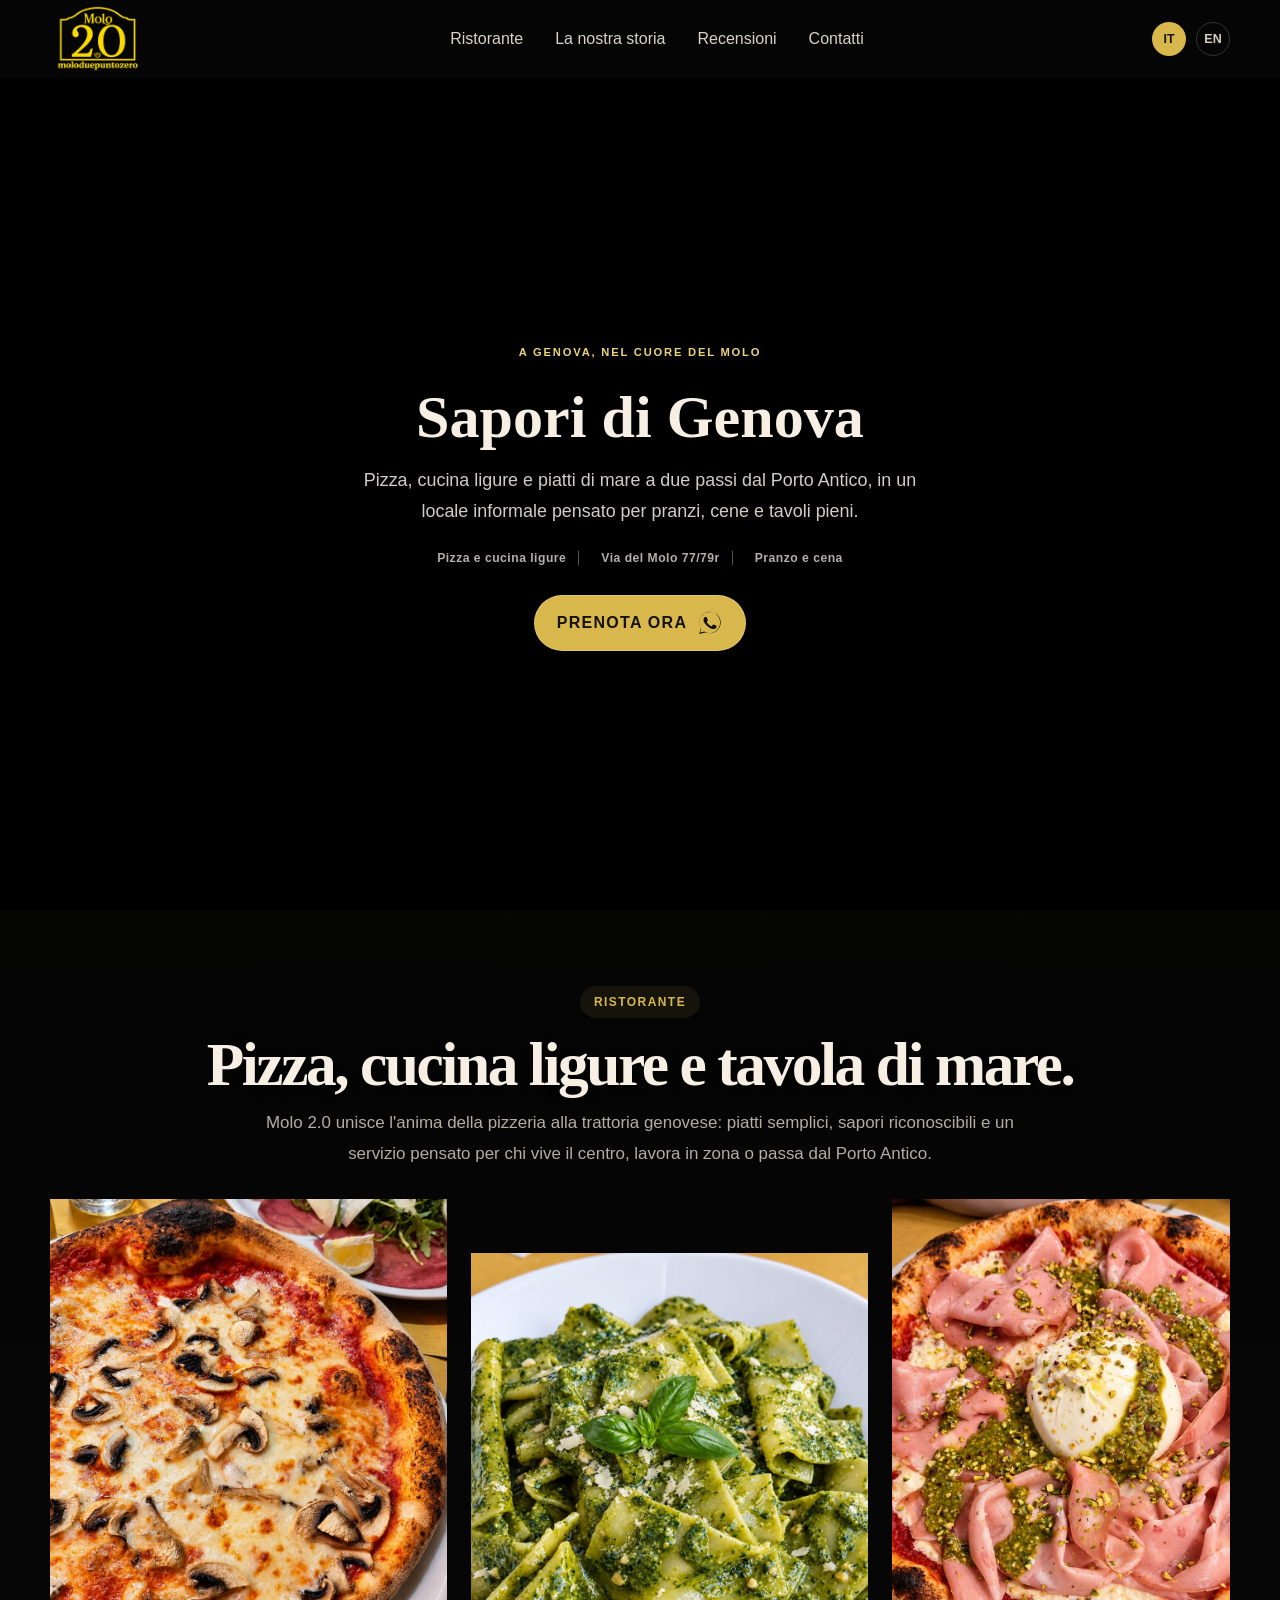
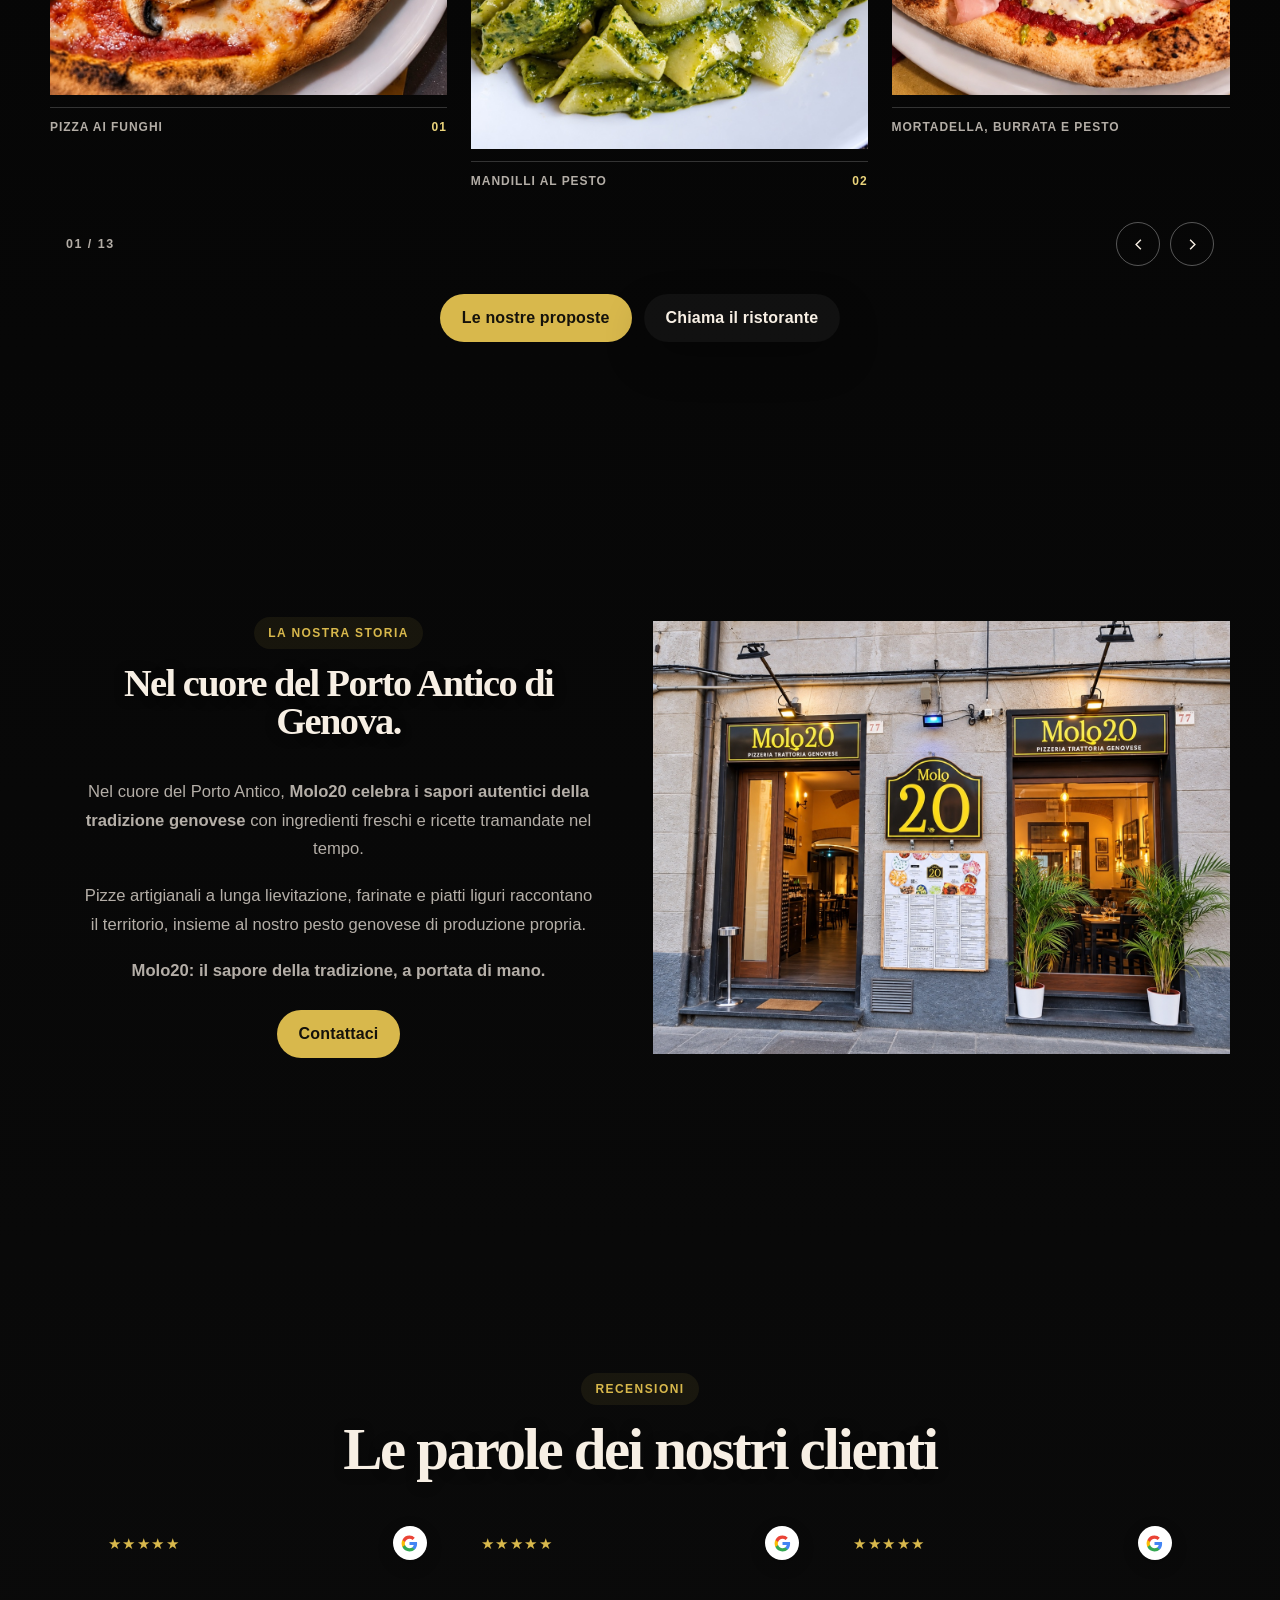
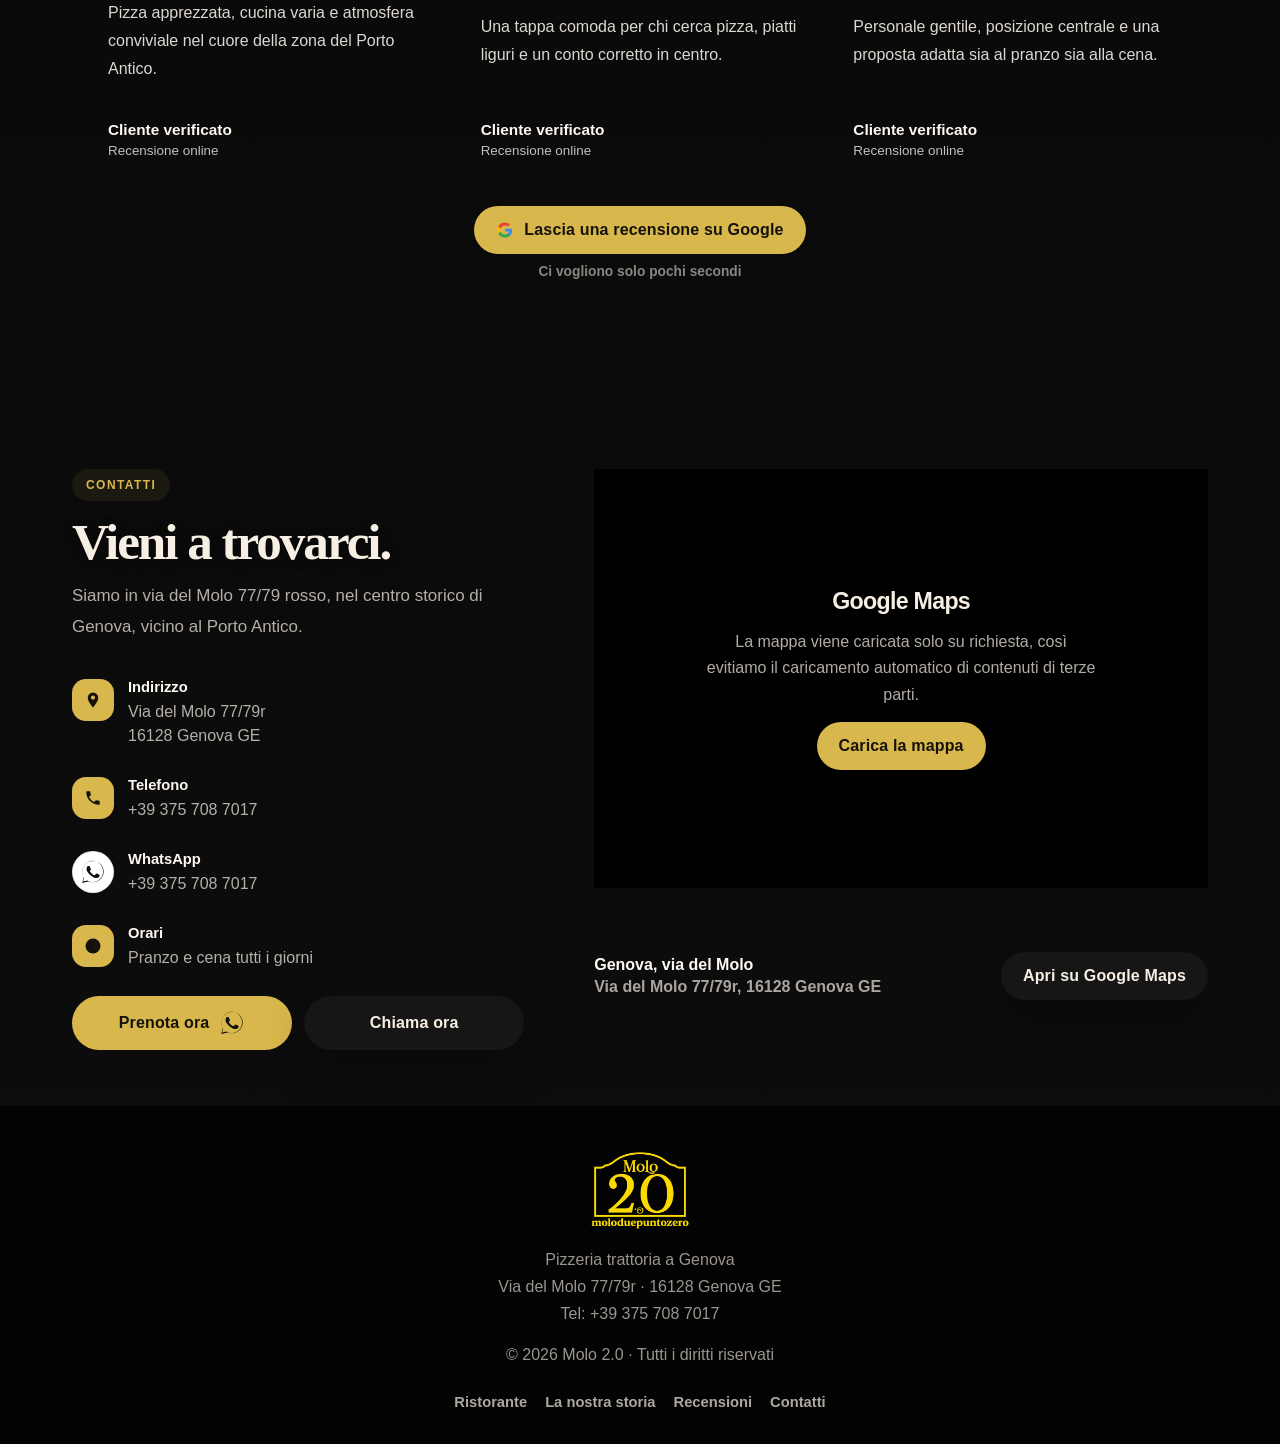
==== index.html @ 2ad23a44 "Point menu CTA to ordering subdomain" ====
<!DOCTYPE html>
<html lang="it" class="notranslate" translate="no">
<head>
  <meta charset="UTF-8" />
  <meta name="viewport" content="width=device-width, initial-scale=1.0" />
  <meta name="google" content="notranslate" />
  <meta name="color-scheme" content="only light" />
  <meta name="supported-color-schemes" content="light" />
  <meta name="theme-color" content="#060606" />
  <title>Molo 2.0 | Pizzeria trattoria a Genova</title>
  <meta
    name="description"
    content="Molo 2.0, pizzeria trattoria a Genova in via del Molo 77/79 rosso: cucina ligure, pizza, pranzo e cena nel cuore del centro storico."
  />
  <link rel="preload" as="image" href="hero-01-desktop.png" media="(min-width: 641px)" fetchpriority="high" />
  <link rel="preload" as="image" href="hero-01-mobile.png" media="(max-width: 640px)" fetchpriority="high" />
  <link
    rel="icon"
    type="image/svg+xml"
    href="data:image/svg+xml,%3Csvg xmlns='http://www.w3.org/2000/svg' viewBox='0 0 64 64'%3E%3Crect width='64' height='64' rx='14' fill='%23060606'/%3E%3Ccircle cx='32' cy='32' r='22' fill='none' stroke='%23d8b45c' stroke-width='5'/%3E%3Cpath d='M20 37c6-9 18-9 24 0' fill='none' stroke='%23fff9f2' stroke-width='5' stroke-linecap='round'/%3E%3Ccircle cx='26' cy='27' r='3' fill='%23d8b45c'/%3E%3Ccircle cx='38' cy='27' r='3' fill='%23d8b45c'/%3E%3C/svg%3E"
  />
  <style>
    :root {
      --cream: #f7efe4;
      --ivory: #fff9f2;
      --paper: rgba(18, 18, 18, 0.86);
      --ink: #e6d8c7;
      --sea: #6eb7bc;
      --foam: #192022;
      --gold: #d1ad4f;
      --gold-deep: #a27c26;
      --gold-light: #ecd486;
      --accent-rgb: 209, 173, 79;
      --line: rgba(255, 255, 255, 0.09);
      --line-strong: rgba(255, 255, 255, 0.18);
      --shadow: 0 30px 80px rgba(0, 0, 0, 0.42);
      --shadow-soft: 0 18px 40px rgba(0, 0, 0, 0.26);
      --radius-xl: 34px;
      --radius-lg: 24px;
      --radius-md: 18px;
      --max: 1180px;
      --body-font: "Avenir Next", Avenir, "Helvetica Neue", Helvetica, Arial, sans-serif;
      --display-font: "Didot", "Bodoni 72", "Bodoni MT", "Baskerville", "Iowan Old Style", "Palatino Linotype", "Book Antiqua", Georgia, serif;
      color-scheme: only light;
    }

    * {
      box-sizing: border-box;
    }

    body,
    body * {
      font-family: var(--body-font) !important;
    }

    h1,
    h2,
    h3,
    h4,
    .brand-name,
    .footer-legal-company {
      font-family: var(--display-font) !important;
    }

    html {
      scroll-behavior: smooth;
      color-scheme: only light;
      -webkit-text-size-adjust: 100%;
      text-size-adjust: 100%;
    }

    body {
      margin: 0;
      color: var(--cream);
      background:
        linear-gradient(180deg, rgba(var(--accent-rgb), 0.06) 0%, rgba(0, 0, 0, 0) 22%),
        linear-gradient(180deg, #020202 0%, #070707 42%, #0d0d0d 100%);
      overflow-x: hidden;
      color-scheme: only light;
      forced-color-adjust: none;
      background-color: #060606;
      -webkit-font-smoothing: antialiased;
      text-rendering: optimizeLegibility;
    }

    body.booking-modal-open,
    body.map-open,
    body.menu-open {
      overflow: hidden;
    }

    a {
      color: inherit;
      text-decoration: none;
    }

    button,
    input,
    textarea {
      font: inherit;
    }

    img {
      display: block;
      max-width: 100%;
    }

    .container {
      width: min(var(--max), calc(100% - 32px));
      margin: 0 auto;
    }

    .topbar {
      position: sticky;
      top: 0;
      z-index: 30;
      background: rgba(6, 6, 6, 0.92);
      backdrop-filter: blur(18px);
      border-bottom: 1px solid rgba(255, 255, 255, 0.08);
      box-shadow: 0 12px 32px rgba(0, 0, 0, 0.22);
    }

    .nav {
      min-height: 68px;
      display: flex;
      align-items: center;
      justify-content: space-between;
      gap: 24px;
    }

    .brand {
      display: inline-flex;
      align-items: center;
      min-width: 0;
      flex: 0 0 auto;
    }

    .brand-logo-wrap {
      display: inline-flex;
      align-items: center;
      justify-content: center;
      min-width: 188px;
      min-height: 66px;
      padding: 4px 14px;
      background: #050505;
      border-radius: 6px;
      box-shadow: 0 18px 32px rgba(0, 0, 0, 0.2);
      line-height: 1;
      overflow: visible;
      flex-shrink: 0;
    }

    .brand-logo-image {
      display: block;
      width: 174px;
      height: 56px;
      object-fit: contain;
    }

    .nav-links {
      display: flex;
      align-items: center;
      gap: 32px;
      flex: 1 1 auto;
      flex-wrap: wrap;
      justify-content: center;
    }

    .nav-links a {
      font-size: 1rem;
      font-weight: 500;
      letter-spacing: 0;
      color: rgba(247, 239, 228, 0.88);
      transition: color 0.2s ease;
    }

    .nav-links a:hover,
    .nav-links a:focus-visible {
      color: var(--gold);
    }

    .nav-actions {
      display: flex;
      align-items: center;
      gap: 12px;
      flex: 0 0 auto;
    }

    .lang-switcher {
      display: inline-flex;
      align-items: center;
      gap: 10px;
      padding: 0;
      border-radius: 999px;
      background: transparent;
      border: 0;
      box-shadow: none;
    }

    .lang-btn {
      display: inline-flex;
      align-items: center;
      justify-content: center;
      width: 34px;
      height: 34px;
      border: 1px solid rgba(255, 255, 255, 0.18);
      background: transparent;
      color: rgba(247, 239, 228, 0.86);
      border-radius: 999px;
      padding: 0;
      font-size: 0.78rem;
      font-weight: 700;
      letter-spacing: 0;
      cursor: pointer;
      transition: background 0.2s ease, color 0.2s ease, transform 0.2s ease, border-color 0.2s ease;
    }

    .lang-btn::before {
      content: attr(data-short);
      display: block;
      line-height: 1;
    }

    .lang-btn:hover {
      transform: translateY(-1px);
    }

    .lang-btn.active {
      background: linear-gradient(145deg, var(--gold-light), var(--gold));
      color: #15120b;
      border-color: transparent;
      box-shadow: none;
    }

    .menu-toggle {
      display: none;
      width: 42px;
      height: 42px;
      border-radius: 12px;
      border: 1px solid rgba(255, 255, 255, 0.1);
      background: rgba(255, 255, 255, 0.04);
      color: var(--cream);
      cursor: pointer;
      align-items: center;
      justify-content: center;
    }

    .menu-toggle svg {
      width: 20px;
      height: 20px;
      display: block;
    }

    .mobile-menu {
      display: none;
      position: fixed;
      top: 78px;
      left: 12px;
      right: 12px;
      z-index: 40;
      padding: 16px;
      border-radius: 24px;
      background: linear-gradient(180deg, rgba(12, 12, 12, 0.98), rgba(18, 18, 18, 0.96));
      box-shadow: var(--shadow);
      border: 1px solid rgba(255, 255, 255, 0.08);
    }

    .mobile-menu.open {
      display: grid;
      gap: 8px;
    }

    .mobile-menu-logo {
      display: block;
      width: 168px;
      height: 64px;
      margin: 0 auto 8px;
      object-fit: contain;
    }

    .mobile-menu a {
      padding: 14px 12px;
      border-bottom: 1px solid rgba(255, 255, 255, 0.08);
      font-size: 0.95rem;
      font-weight: 700;
      color: rgba(247, 239, 228, 0.88);
    }

    .mobile-menu a:last-child {
      border-bottom: 0;
    }

    .btn,
    .btn-ghost {
      display: inline-flex;
      align-items: center;
      justify-content: center;
      gap: 10px;
      min-height: 48px;
      padding: 14px 22px;
      border-radius: 999px;
      border: 0;
      cursor: pointer;
      font-weight: 800;
      letter-spacing: 0.01em;
      transition: transform 0.2s ease, box-shadow 0.2s ease, background 0.2s ease;
    }

    .btn:hover,
    .btn-ghost:hover {
      transform: translateY(-1px);
    }

    .btn {
      color: #15120b;
      background: linear-gradient(145deg, var(--gold-light), var(--gold) 52%, var(--gold-deep));
      box-shadow: 0 16px 32px rgba(var(--accent-rgb), 0.18);
    }

    .btn-ghost {
      color: var(--cream);
      background: rgba(255, 255, 255, 0.04);
      border: 1px solid rgba(255, 255, 255, 0.12);
      box-shadow: var(--shadow-soft);
    }

    .hero {
      position: relative;
      padding: 22px 0 58px;
      min-height: calc(100vh - 68px);
      background: #050505;
      overflow: hidden;
    }

    .hero-media {
      position: absolute;
      inset: 0;
      z-index: 0;
      overflow: hidden;
      background: #000;
    }

    .hero-media::after {
      content: "";
      position: absolute;
      inset: 0;
      background:
        linear-gradient(90deg, rgba(0, 0, 0, 0.3) 0%, rgba(0, 0, 0, 0.12) 50%, rgba(0, 0, 0, 0.28) 100%),
        linear-gradient(180deg, rgba(0, 0, 0, 0.18) 0%, rgba(0, 0, 0, 0) 42%, rgba(0, 0, 0, 0.24) 100%);
      pointer-events: none;
    }

    .hero-grid {
      position: relative;
      z-index: 1;
      display: grid;
      grid-template-columns: minmax(0, 1.16fr) minmax(330px, 400px);
      gap: 22px;
      align-items: center;
      min-height: calc(100vh - 130px);
    }

    .hero-copy,
    .booking-card,
    .panel,
    .review,
    .contact-card,
    .map-card {
      border: 1px solid rgba(255, 255, 255, 0.1);
      box-shadow: var(--shadow);
      border-radius: var(--radius-xl);
    }

    .hero-copy {
      position: relative;
      padding: 40px 30px;
      min-height: 500px;
      overflow: hidden;
      display: flex;
      flex-direction: column;
      justify-content: center;
      background:
        linear-gradient(145deg, rgba(12, 12, 12, 0.04), rgba(8, 8, 8, 0.01)),
        linear-gradient(120deg, rgba(255, 255, 255, 0.01), rgba(255, 255, 255, 0));
      border-width: 1.5px;
      border-color: rgba(255, 255, 255, 0.68);
      box-shadow:
        0 0 0 2px rgba(255, 255, 255, 0.18),
        0 16px 34px rgba(0, 0, 0, 0.1);
    }

    .eyebrow,
    .section-eyebrow,
    .badge {
      display: inline-flex;
      align-items: center;
      gap: 10px;
      width: fit-content;
      padding: 9px 14px;
      border-radius: 999px;
      font-size: 12px;
      font-weight: 800;
      text-transform: uppercase;
      letter-spacing: 0.12em;
    }

    .eyebrow {
      margin-bottom: 22px;
      color: var(--gold);
      background: rgba(var(--accent-rgb), 0.1);
      border: 1px solid rgba(var(--accent-rgb), 0.18);
    }

    .hero-copy h1,
    .section-title h2 {
      margin: 0;
      letter-spacing: -0.04em;
      color: var(--cream);
      text-shadow: 0 2px 14px rgba(0, 0, 0, 0.32);
    }

    .hero-copy h1 {
      max-width: 100%;
      font-size: clamp(2.15rem, 3.95vw, 3.62rem);
      line-height: 0.92;
      margin-bottom: 14px;
      text-wrap: balance;
    }

    .hero-title-line {
      display: block;
      white-space: nowrap;
    }

    .hero-copy p {
      max-width: 640px;
      margin: 0;
      font-size: 0.98rem;
      line-height: 1.72;
      color: var(--cream);
      text-shadow: 0 2px 10px rgba(0, 0, 0, 0.28);
    }

    .hero-facts {
      display: flex;
      flex-wrap: wrap;
      gap: 10px;
      margin-top: 20px;
      position: relative;
      z-index: 1;
    }

    .hero-fact {
      display: inline-flex;
      align-items: center;
      min-height: 36px;
      padding: 9px 13px;
      border-radius: 999px;
      background: rgba(255, 255, 255, 0.06);
      border: 1px solid rgba(255, 255, 255, 0.12);
      color: rgba(255, 249, 242, 0.92);
      font-size: 0.84rem;
      font-weight: 800;
      white-space: nowrap;
    }

    .hero-call-cta {
      margin-top: 18px;
      display: flex;
      align-items: center;
      gap: 12px;
      position: relative;
      z-index: 1;
      width: fit-content;
      flex-wrap: wrap;
    }

    .booking-card {
      position: relative;
      z-index: 1;
      scroll-margin-top: 92px;
      padding: 26px;
      background: linear-gradient(180deg, rgba(14, 14, 14, 0.06), rgba(9, 9, 9, 0.02));
      border-width: 1.5px;
      border-color: rgba(255, 255, 255, 0.68);
      display: grid;
      gap: 16px;
      box-shadow:
        0 0 0 2px rgba(255, 255, 255, 0.18),
        0 16px 34px rgba(0, 0, 0, 0.1);
    }

    .booking-card h2,
    .booking-sheet h2 {
      margin: 0;
      font-size: clamp(1.65rem, 3vw, 2.15rem);
      letter-spacing: -0.03em;
      line-height: 0.98;
    }

    .booking-text {
      margin: 0;
      font-size: 0.95rem;
      line-height: 1.65;
      color: rgba(255, 250, 244, 0.94);
      text-shadow: 0 1px 8px rgba(0, 0, 0, 0.26);
    }

    .form {
      display: grid;
      gap: 12px;
    }

    .field-grid {
      display: grid;
      grid-template-columns: 1fr;
      gap: 12px;
    }

    .field {
      display: grid;
      gap: 8px;
    }

    .field label {
      font-size: 13px;
      font-weight: 800;
      color: rgba(255, 250, 244, 0.98);
      text-shadow: 0 1px 8px rgba(0, 0, 0, 0.28);
    }

    input,
    textarea {
      width: 100%;
      padding: 14px 15px;
      border-radius: 16px;
      border: 1px solid rgba(255, 255, 255, 0.1);
      background: rgba(255, 255, 255, 0.02);
      color: var(--cream);
      outline: none;
    }

    input:focus,
    textarea:focus {
      border-color: rgba(var(--accent-rgb), 0.56);
      box-shadow: 0 0 0 3px rgba(var(--accent-rgb), 0.1);
    }

    textarea {
      min-height: 102px;
      resize: vertical;
    }

    input::placeholder,
    textarea::placeholder {
      color: rgba(255, 250, 244, 0.74);
      opacity: 1;
    }

    input[type="date"],
    input[type="time"] {
      color-scheme: dark;
    }

    input::-webkit-calendar-picker-indicator {
      filter: invert(1) brightness(1.08);
      opacity: 0.92;
    }

    .booking-actions {
      display: grid;
      gap: 0;
      margin-top: 4px;
    }

    .booking-actions .btn {
      width: 100%;
    }

    .btn-wa-icon {
      display: none;
    }

    .whatsapp-mark {
      width: 24px;
      height: 24px;
      display: inline-flex;
      align-items: center;
      justify-content: center;
      flex: 0 0 auto;
      color: currentColor;
      background: currentColor;
      -webkit-mask: url("data:image/svg+xml,%3Csvg xmlns='http://www.w3.org/2000/svg' viewBox='0 0 24 24'%3E%3Cpath fill='black' d='M17.47 14.38c-.3-.15-1.76-.87-2.03-.97-.27-.1-.47-.15-.67.15-.2.3-.77.97-.94 1.17-.17.2-.35.22-.64.07-.3-.15-1.26-.46-2.39-1.48-.88-.79-1.48-1.76-1.65-2.06-.17-.3-.02-.46.13-.61.13-.13.3-.35.45-.52.15-.17.2-.3.3-.5.1-.2.05-.37-.02-.52-.08-.15-.67-1.61-.92-2.21-.24-.58-.49-.5-.67-.51h-.57c-.2 0-.52.07-.79.37-.27.3-1.04 1.02-1.04 2.48s1.07 2.88 1.21 3.08c.15.2 2.1 3.2 5.08 4.49.71.31 1.26.49 1.69.63.71.23 1.36.19 1.87.12.57-.08 1.76-.72 2.01-1.41.25-.7.25-1.29.17-1.41-.07-.13-.27-.2-.57-.35ZM12.04 21.4h-.01a9.84 9.84 0 0 1-5.02-1.38l-.36-.21-3.73.98 1-3.64-.24-.37A9.83 9.83 0 1 1 12.04 21.4Zm0-19.74A9.9 9.9 0 0 0 3.56 16.7L2.05 22.2l5.63-1.48a9.9 9.9 0 1 0 4.36-19.06Z'/%3E%3C/svg%3E") center / contain no-repeat;
      mask: url("data:image/svg+xml,%3Csvg xmlns='http://www.w3.org/2000/svg' viewBox='0 0 24 24'%3E%3Cpath fill='black' d='M17.47 14.38c-.3-.15-1.76-.87-2.03-.97-.27-.1-.47-.15-.67.15-.2.3-.77.97-.94 1.17-.17.2-.35.22-.64.07-.3-.15-1.26-.46-2.39-1.48-.88-.79-1.48-1.76-1.65-2.06-.17-.3-.02-.46.13-.61.13-.13.3-.35.45-.52.15-.17.2-.3.3-.5.1-.2.05-.37-.02-.52-.08-.15-.67-1.61-.92-2.21-.24-.58-.49-.5-.67-.51h-.57c-.2 0-.52.07-.79.37-.27.3-1.04 1.02-1.04 2.48s1.07 2.88 1.21 3.08c.15.2 2.1 3.2 5.08 4.49.71.31 1.26.49 1.69.63.71.23 1.36.19 1.87.12.57-.08 1.76-.72 2.01-1.41.25-.7.25-1.29.17-1.41-.07-.13-.27-.2-.57-.35ZM12.04 21.4h-.01a9.84 9.84 0 0 1-5.02-1.38l-.36-.21-3.73.98 1-3.64-.24-.37A9.83 9.83 0 1 1 12.04 21.4Zm0-19.74A9.9 9.9 0 0 0 3.56 16.7L2.05 22.2l5.63-1.48a9.9 9.9 0 1 0 4.36-19.06Z'/%3E%3C/svg%3E") center / contain no-repeat;
      box-shadow: none;
    }

    .hero-mobile-booking,
    .booking-sheet {
      display: none;
    }

    .section {
      padding: 94px 0;
    }

    .section-title {
      max-width: 820px;
      margin-bottom: 26px;
    }

    .section-eyebrow {
      margin-bottom: 16px;
      color: var(--gold);
      background: rgba(var(--accent-rgb), 0.08);
      border: 1px solid rgba(var(--accent-rgb), 0.18);
    }

    .section-title h2 {
      font-size: clamp(2.6rem, 4.8vw, 4.5rem);
      line-height: 0.98;
      margin-bottom: 14px;
    }

    .section-title p {
      margin: 0;
      font-size: 1.06rem;
      line-height: 1.8;
      color: rgba(247, 239, 228, 0.72);
    }

    .story-grid {
      display: grid;
      grid-template-columns: repeat(2, minmax(0, 1fr));
      gap: 26px;
      align-items: stretch;
    }

    .panel {
      padding: 34px;
      background: rgba(16, 16, 16, 0.88);
    }

    .story-copy {
      min-height: clamp(560px, 48vw, 680px);
      text-align: center;
      display: flex;
      flex-direction: column;
      justify-content: center;
    }

    .story-copy .section-title {
      max-width: 700px;
      margin: 0 auto 24px;
      text-align: center;
    }

    .story-copy .section-title h2 {
      font-size: clamp(1.9rem, 3vw, 2.7rem);
    }

    .story-copy p {
      max-width: 720px;
      margin: 0 auto 18px;
      font-size: clamp(1.04rem, 1.28vw, 1.14rem);
      line-height: 1.72;
      color: rgba(247, 239, 228, 0.72);
    }

    .story-cta-row {
      display: flex;
      justify-content: center;
      margin-top: 6px;
    }

    .story-photo-card,
    .restaurant-visual-card,
    .map-frame-placeholder {
      background: #000;
    }

    .story-photo-card {
      padding: 0;
      width: 100%;
      min-height: 0;
      aspect-ratio: 4 / 3;
      align-self: center;
      position: relative;
      overflow: hidden;
      display: flex;
      border-radius: var(--radius-xl);
      border: 1px solid rgba(255, 255, 255, 0.1);
      box-shadow: var(--shadow);
      background-image: url("molo-storia.jpg");
      background-size: cover;
      background-position: center center;
      background-repeat: no-repeat;
    }

    .story-photo-card::after,
    .restaurant-visual-card::after {
      content: "";
      position: absolute;
      inset: 0;
      border-radius: inherit;
      border: 1px solid rgba(255, 255, 255, 0.08);
      pointer-events: none;
    }

    .restaurant-section {
      padding-top: 76px;
    }

    .restaurant-showcase {
      display: grid;
      gap: 28px;
    }

    .restaurant-header {
      display: flex;
      justify-content: center;
      text-align: center;
    }

    .restaurant-header .section-title {
      max-width: 940px;
      margin: 0 auto;
    }

    .restaurant-header .section-eyebrow {
      margin-left: auto;
      margin-right: auto;
    }

    .restaurant-header .section-title p {
      max-width: 800px;
      margin-left: auto;
      margin-right: auto;
    }

    .restaurant-kicker {
      color: var(--gold);
      background: rgba(var(--accent-rgb), 0.08);
      border: 1px solid rgba(var(--accent-rgb), 0.18);
    }

    .proposals-menu {
      display: grid;
      gap: 24px;
      scroll-margin-top: 92px;
    }

    .proposals-track {
      display: flex;
      gap: clamp(16px, 2vw, 24px);
      overflow-x: auto;
      overscroll-behavior-x: contain;
      scroll-behavior: smooth;
      scroll-snap-type: x mandatory;
      scrollbar-width: none;
      padding: 2px max(16px, calc((100vw - var(--max)) / 2)) 10px;
    }

    .proposals-track::-webkit-scrollbar { display: none; }

    .proposal-card {
      flex: 0 0 clamp(280px, 31vw, 410px);
      margin: 0;
      scroll-snap-align: start;
    }

    .proposal-card:nth-child(even) { padding-top: 54px; }

    .proposal-card img {
      display: block;
      width: 100%;
      aspect-ratio: 4 / 5;
      object-fit: cover;
      border-radius: 8px;
      box-shadow: var(--shadow);
    }

    .proposal-card figcaption {
      display: flex;
      justify-content: space-between;
      gap: 14px;
      margin-top: 12px;
      padding-top: 12px;
      border-top: 1px solid rgba(255, 255, 255, 0.18);
      color: rgba(247, 239, 228, 0.72);
      font-size: 0.75rem;
      font-weight: 700;
      letter-spacing: 0.08em;
      text-transform: uppercase;
    }

    .proposal-card figcaption span { color: var(--gold-light); }

    .proposals-footer {
      width: min(var(--max), calc(100% - 32px));
      margin: 0 auto;
      display: flex;
      align-items: center;
      justify-content: space-between;
    }

    .proposals-counter {
      margin: 0;
      color: rgba(247, 239, 228, 0.72);
      font-size: 0.78rem;
      font-weight: 800;
      letter-spacing: 0.12em;
    }

    .proposals-arrows { display: flex; gap: 10px; }

    .proposals-arrows button {
      width: 44px;
      height: 44px;
      display: inline-flex;
      align-items: center;
      justify-content: center;
      padding: 0;
      border: 1px solid rgba(255, 255, 255, 0.32);
      border-radius: 50%;
      color: var(--cream);
      background: transparent;
      cursor: pointer;
      transition: color 0.2s ease, background 0.2s ease, border-color 0.2s ease;
    }

    .proposals-arrows button:hover,
    .proposals-arrows button:focus-visible {
      color: #111;
      background: var(--gold);
      border-color: var(--gold);
    }

    .proposals-arrows button:hover,
    .proposals-arrows button:focus-visible {
      color: #111;
      background: var(--gold-light);
      border-color: var(--gold-light);
    }

    .proposals-arrows svg { width: 19px; height: 19px; }

    .restaurant-cta-row {
      display: flex;
      align-items: center;
      justify-content: center;
      gap: 12px;
      flex-wrap: wrap;
    }

    .reviews-shell {
      width: min(var(--max), calc(100% - 32px));
      margin: 0 auto;
      padding: 40px;
      border-radius: 34px;
      background: linear-gradient(180deg, rgba(18, 18, 18, 0.94), rgba(10, 10, 10, 0.98));
      border: 1px solid rgba(255, 255, 255, 0.09);
      box-shadow: var(--shadow);
      position: relative;
      overflow: hidden;
    }

    .reviews-intro {
      max-width: 730px;
      margin: 0 auto 24px;
      text-align: center;
    }

    .reviews-intro .section-eyebrow {
      margin-left: auto;
      margin-right: auto;
    }

    .reviews-intro h2 {
      font-size: clamp(2.35rem, 4.6vw, 4.2rem);
      line-height: 0.98;
    }

    .review-grid {
      display: grid;
      grid-template-columns: repeat(3, minmax(0, 1fr));
      gap: 18px;
    }

    .review {
      padding: 24px;
      background: rgba(255, 255, 255, 0.035);
      min-height: 280px;
      display: flex;
      flex-direction: column;
      justify-content: space-between;
    }

    .review-top {
      display: flex;
      align-items: center;
      justify-content: space-between;
      gap: 12px;
      margin-bottom: 24px;
    }

    .stars {
      color: var(--gold);
      letter-spacing: 0.1em;
      font-size: 0.92rem;
    }

    .review-source-pill {
      display: inline-flex;
      align-items: center;
      justify-content: center;
      width: 34px;
      height: 34px;
      border-radius: 50%;
      background: #fff;
      border: 1px solid rgba(255, 255, 255, 0.16);
      box-shadow: 0 5px 16px rgba(0, 0, 0, 0.22);
    }

    .google-icon {
      width: 19px;
      height: 19px;
      flex: 0 0 auto;
    }

    .btn .google-icon {
      width: 18px;
      height: 18px;
    }

    .review p {
      margin: 0 0 24px;
      color: rgba(255, 249, 242, 0.86);
      font-size: 1rem;
      line-height: 1.74;
    }

    .review footer {
      display: grid;
      gap: 4px;
      color: rgba(255, 249, 242, 0.76);
    }

    .review footer strong {
      color: var(--ivory);
      font-size: 0.96rem;
    }

    .review footer span {
      font-size: 0.84rem;
    }

    .reviews-cta-wrap {
      margin-top: 24px;
      display: grid;
      justify-items: center;
      gap: 10px;
    }

    .reviews-note {
      color: rgba(247, 239, 228, 0.54);
      font-size: 0.86rem;
      font-weight: 700;
    }

    #contatti {
      padding: 34px 0;
    }

    .contact-grid {
      display: grid;
      grid-template-columns: minmax(0, 0.86fr) minmax(0, 1.14fr);
      gap: 26px;
      align-items: stretch;
    }

    .contact-card,
    .map-card {
      background: linear-gradient(180deg, rgba(18, 18, 18, 0.95), rgba(10, 10, 10, 0.98));
      padding: 22px;
    }

    .contact-card {
      display: flex;
      flex-direction: column;
      justify-content: space-between;
      min-height: 470px;
    }

    .contact-list {
      list-style: none;
      padding: 0;
      margin: 16px 0 0;
      display: grid;
      gap: 9px;
    }

    .contact-list li {
      display: grid;
      grid-template-columns: 42px minmax(0, 1fr);
      gap: 14px;
      padding: 10px 12px;
      border-radius: 14px;
      background: rgba(255, 255, 255, 0.035);
      border: 1px solid rgba(255, 255, 255, 0.08);
    }

    .contact-item-icon {
      width: 42px;
      height: 42px;
      border-radius: 14px;
      display: inline-flex;
      align-items: center;
      justify-content: center;
      color: #15120b;
      background: linear-gradient(145deg, var(--gold-light), var(--gold));
    }

    .contact-item-icon svg {
      width: 18px;
      height: 18px;
    }

    .contact-item-icon.whatsapp-contact-mark {
      color: #111;
      background: #fff;
      border-radius: 50%;
      box-shadow: inset 0 0 0 1px rgba(0, 0, 0, 0.08);
    }

    .contact-item-icon.whatsapp-contact-mark svg { display: none; }
    .contact-item-icon.whatsapp-contact-mark::before {
      content: "";
      width: 22px;
      height: 22px;
      background: #111;
      -webkit-mask: inherit;
      mask: inherit;
      -webkit-mask-image: url("data:image/svg+xml,%3Csvg xmlns='http://www.w3.org/2000/svg' viewBox='0 0 24 24'%3E%3Cpath fill='black' d='M17.47 14.38c-.3-.15-1.76-.87-2.03-.97-.27-.1-.47-.15-.67.15-.2.3-.77.97-.94 1.17-.17.2-.35.22-.64.07-.3-.15-1.26-.46-2.39-1.48-.88-.79-1.48-1.76-1.65-2.06-.17-.3-.02-.46.13-.61.13-.13.3-.35.45-.52.15-.17.2-.3.3-.5.1-.2.05-.37-.02-.52-.08-.15-.67-1.61-.92-2.21-.24-.58-.49-.5-.67-.51h-.57c-.2 0-.52.07-.79.37-.27.3-1.04 1.02-1.04 2.48s1.07 2.88 1.21 3.08c.15.2 2.1 3.2 5.08 4.49.71.31 1.26.49 1.69.63.71.23 1.36.19 1.87.12.57-.08 1.76-.72 2.01-1.41.25-.7.25-1.29.17-1.41-.07-.13-.27-.2-.57-.35ZM12.04 21.4h-.01a9.84 9.84 0 0 1-5.02-1.38l-.36-.21-3.73.98 1-3.64-.24-.37A9.83 9.83 0 1 1 12.04 21.4Zm0-19.74A9.9 9.9 0 0 0 3.56 16.7L2.05 22.2l5.63-1.48a9.9 9.9 0 1 0 4.36-19.06Z'/%3E%3C/svg%3E");
      -webkit-mask-position: center;
      -webkit-mask-size: contain;
      -webkit-mask-repeat: no-repeat;
      mask-position: center;
      mask-size: contain;
      mask-repeat: no-repeat;
    }

    .contact-item-body {
      display: grid;
      gap: 5px;
      min-width: 0;
    }

    .contact-item-body strong {
      color: var(--ivory);
      font-size: 0.92rem;
    }

    .contact-item-body span,
    .contact-item-body a {
      color: rgba(247, 239, 228, 0.72);
      line-height: 1.5;
      overflow-wrap: anywhere;
    }

    .contact-item-body a:hover {
      color: var(--gold);
    }

    .contact-actions {
      display: flex;
      flex-wrap: wrap;
      gap: 12px;
      margin-top: 16px;
    }

    .contact-actions .btn,
    .contact-actions .btn-ghost {
      flex: 1 1 170px;
    }

    .map-card {
      display: grid;
      gap: 14px;
      min-height: 470px;
    }

    .map-frame {
      position: relative;
      min-height: 320px;
      border-radius: 26px;
      overflow: hidden;
      background: #000;
      border: 1px solid rgba(255, 255, 255, 0.08);
    }

    .map-frame iframe {
      width: 100%;
      height: 100%;
      min-height: 320px;
      border: 0;
      display: block;
      background: #000;
    }

    .map-consent {
      position: absolute;
      inset: 0;
      display: grid;
      place-items: center;
      padding: 24px;
      background: #000;
      text-align: center;
    }

    .map-consent-inner {
      display: grid;
      justify-items: center;
      gap: 14px;
      max-width: 390px;
    }

    .map-consent strong {
      font-size: 1.45rem;
      letter-spacing: -0.03em;
    }

    .map-consent p {
      margin: 0;
      color: rgba(247, 239, 228, 0.72);
      line-height: 1.65;
    }

    .map-caption {
      display: flex;
      align-items: center;
      justify-content: space-between;
      gap: 16px;
      color: rgba(247, 239, 228, 0.68);
      font-weight: 700;
    }

    .map-caption strong {
      color: var(--ivory);
      display: block;
      margin-bottom: 4px;
    }

    .footer {
      padding: 44px 0 34px;
      border-top: 1px solid rgba(255, 255, 255, 0.08);
      background: rgba(3, 3, 3, 0.94);
    }

    .footer-grid {
      display: grid;
      grid-template-columns: minmax(0, 1.35fr) minmax(260px, 0.65fr);
      gap: 26px;
      align-items: start;
    }

    .footer-legal-company {
      display: block;
      margin-bottom: 10px;
      color: var(--ivory);
      font-size: 1.35rem;
      letter-spacing: -0.03em;
    }

    .footer-logo {
      display: block;
      width: min(240px, 70vw);
      height: 82px;
      margin: 0 auto 14px;
      object-fit: contain;
    }

    .footer p {
      margin: 0;
      color: rgba(247, 239, 228, 0.62);
      line-height: 1.7;
    }

    .footer-links {
      display: flex;
      flex-wrap: wrap;
      justify-content: flex-end;
      gap: 12px 18px;
      color: rgba(247, 239, 228, 0.7);
      font-size: 0.92rem;
      font-weight: 700;
    }

    .footer-links a:hover {
      color: var(--gold);
    }

    .menu-sheet {
      display: none;
      position: fixed;
      inset: 0;
      z-index: 320;
      background: rgba(0, 0, 0, 0.86);
      backdrop-filter: blur(10px);
    }

    body.menu-sheet-open { overflow: hidden; }
    body.menu-sheet-open .menu-sheet { display: block; }

    .menu-sheet-dialog {
      position: absolute;
      inset: 18px;
      display: grid;
      grid-template-rows: auto auto 1fr;
      overflow: hidden;
      background: #f2eee3;
      color: #18120e;
      border: 1px solid rgba(var(--accent-rgb), 0.62);
      border-radius: 8px;
      box-shadow: 0 28px 90px rgba(0, 0, 0, 0.62);
    }

    .menu-sheet-header {
      position: relative;
      display: flex;
      align-items: center;
      justify-content: center;
      min-height: 104px;
      padding: 12px 72px;
      color: var(--gold-light);
      background: #080706;
      border-bottom: 12px solid var(--gold);
    }

    .menu-sheet-logo { width: 190px; height: 70px; object-fit: contain; }
    .menu-sheet-close {
      position: absolute;
      top: 26px;
      right: 26px;
      width: 44px;
      height: 44px;
      display: inline-flex;
      align-items: center;
      justify-content: center;
      padding: 0;
      border: 1px solid rgba(255, 255, 255, 0.34);
      border-radius: 50%;
      color: #fff;
      background: transparent;
      cursor: pointer;
    }

    .menu-categories {
      display: flex;
      gap: 8px;
      overflow-x: auto;
      padding: 14px max(18px, calc((100% - 1120px) / 2));
      scrollbar-width: none;
      background: #18120e;
    }
    .menu-categories::-webkit-scrollbar { display: none; }
    .menu-category {
      flex: 0 0 auto;
      min-height: 38px;
      padding: 8px 15px;
      border: 1px solid rgba(var(--accent-rgb), 0.45);
      border-radius: 999px;
      color: #f2eee3;
      background: transparent;
      font: inherit;
      font-size: 0.76rem;
      font-weight: 800;
      cursor: pointer;
    }
    .menu-category.active { color: #17110a; background: var(--gold); border-color: var(--gold); }

    .digital-menu-content {
      overflow-y: auto;
      padding: 46px max(24px, calc((100% - 1040px) / 2)) 72px;
      background-color: #f2eee3;
      background-image: repeating-linear-gradient(118deg, rgba(76, 57, 35, 0.025) 0 1px, transparent 1px 12px);
    }
    .digital-menu-section[hidden] { display: none; }
    .digital-menu-title {
      margin: 0 0 34px;
      padding-bottom: 16px;
      text-align: center;
      color: #1d1510;
      border-bottom: 2px solid #1d1510;
      font-size: clamp(2.4rem, 6vw, 5rem);
      line-height: 0.95;
    }
    .menu-items { display: grid; grid-template-columns: repeat(2, minmax(0, 1fr)); gap: 0 54px; }
    .menu-item {
      display: grid;
      grid-template-columns: minmax(0, 1fr) auto;
      gap: 6px 18px;
      padding: 16px 0;
      border-bottom: 1px solid rgba(29, 21, 16, 0.22);
    }
    .menu-item h4 { margin: 0; color: #17110d; font-size: 1rem; line-height: 1.3; text-transform: uppercase; }
    .menu-item p { grid-column: 1 / -1; margin: 0; color: rgba(29, 21, 16, 0.68); font-size: 0.9rem; line-height: 1.5; }
    .menu-price { color: #17110d; font-weight: 900; white-space: nowrap; }
    .beer-pairing {
      grid-column: 1 / -1;
      width: fit-content;
      margin-top: 3px;
      padding: 5px 9px;
      border: 1px solid rgba(162, 124, 38, 0.38);
      border-radius: 4px;
      color: #654b15;
      background: rgba(var(--accent-rgb), 0.16);
      font-size: 0.7rem;
      font-weight: 800;
      text-transform: uppercase;
    }
    .menu-note { margin: 34px 0 0; color: rgba(29, 21, 16, 0.66); text-align: center; font-size: 0.8rem; }

    [data-animate] {
      opacity: 0;
      transform: translateY(18px);
      transition: opacity 0.55s ease, transform 0.55s ease;
    }

    [data-animate].visible {
      opacity: 1;
      transform: translateY(0);
    }

    .sr-only {
      position: absolute;
      width: 1px;
      height: 1px;
      padding: 0;
      margin: -1px;
      overflow: hidden;
      clip: rect(0, 0, 0, 0);
      white-space: nowrap;
      border: 0;
    }

    @media (max-width: 1080px) {
      .nav-links {
        gap: 22px;
      }

      .hero-grid {
        grid-template-columns: minmax(0, 1fr) minmax(300px, 360px);
      }

      .reviews-shell {
        padding: 32px;
      }

      .review-grid {
        gap: 14px;
      }
    }

    @media (max-width: 880px) {
      .container {
        width: min(100% - 24px, var(--max));
      }

      .nav {
        min-height: 66px;
        gap: 12px;
      }

      .brand-logo-wrap {
        min-width: 134px;
        min-height: 52px;
        padding: 4px 12px;
      }

      .brand-logo-image {
        width: 150px;
        height: 50px;
      }

      .nav-links,
      .lang-switcher {
        display: none;
      }

      .menu-toggle {
        display: inline-flex;
      }

      .hero {
        padding: 18px 0 42px;
        min-height: auto;
      }

      .hero-grid {
        min-height: calc(100svh - 106px);
        grid-template-columns: 1fr;
        align-content: center;
      }

      .hero-copy {
        min-height: min(620px, calc(100svh - 126px));
        padding: 34px 24px;
        border-radius: 30px;
      }

      .hero-copy h1 {
        font-size: clamp(2.55rem, 13vw, 4.5rem);
        line-height: 0.9;
      }

      .hero-title-line {
        white-space: normal;
      }

      .hero-copy p {
        font-size: 1rem;
      }

      .booking-card {
        display: none;
      }

      .hero-mobile-booking {
        display: inline-flex;
      }

      .booking-sheet {
        display: none;
        position: fixed;
        inset: 0;
        z-index: 260;
        overflow: hidden;
      }

      body.booking-modal-open .booking-sheet {
        display: block;
      }

      .booking-sheet-backdrop {
        position: absolute;
        inset: 0;
        border: 0;
        padding: 0;
        background: rgba(4, 4, 4, 0.68);
        backdrop-filter: blur(12px);
      }

      .booking-sheet-dialog {
        position: absolute;
        top: 50%;
        left: 50%;
        width: min(540px, calc(100% - 28px));
        max-height: calc(100svh - 44px);
        display: grid;
        align-content: start;
        gap: 16px;
        overflow-x: hidden;
        overflow-y: auto;
        padding: 58px 24px 22px;
        border-radius: 28px;
        background: linear-gradient(180deg, rgba(18, 18, 18, 0.985), rgba(10, 10, 10, 0.995));
        border: 1px solid rgba(255, 255, 255, 0.1);
        box-shadow: 0 24px 64px rgba(0, 0, 0, 0.42);
        transform: translate(-50%, -50%);
        overscroll-behavior: contain;
      }

      .booking-sheet-close {
        position: absolute;
        top: 12px;
        right: 12px;
        width: 40px;
        height: 40px;
        display: inline-flex;
        align-items: center;
        justify-content: center;
        border: 0;
        border-radius: 999px;
        color: rgba(255, 250, 244, 0.94);
        background: rgba(255, 255, 255, 0.06);
        cursor: pointer;
      }

      .booking-sheet-close svg {
        width: 16px;
        height: 16px;
      }

      .section {
        padding: 76px 0;
      }

      .section-title h2 {
        font-size: clamp(2.35rem, 10vw, 3.8rem);
      }

      .story-grid,
      .restaurant-header,
      .contact-grid,
      .footer-grid {
        grid-template-columns: 1fr;
      }

      .story-copy,
      .story-photo-card {
        min-height: auto;
      }

      .story-copy {
        padding: 28px 22px;
      }

      .story-photo-card {
        min-height: 0;
      }

      .proposal-card { flex-basis: min(72vw, 390px); }
      .proposal-card:nth-child(even) { padding-top: 36px; }

      .review-grid {
        display: grid;
        grid-auto-flow: column;
        grid-auto-columns: minmax(80%, 1fr);
        grid-template-columns: none;
        gap: 14px;
        overflow-x: auto;
        scroll-snap-type: x mandatory;
        padding-bottom: 10px;
      }

      .review {
        min-height: 300px;
        scroll-snap-align: center;
      }

      .contact-card,
      .map-card {
        min-height: auto;
      }

      .map-frame,
      .map-frame iframe {
        min-height: 380px;
      }

      .footer-links {
        justify-content: flex-start;
      }

      .menu-sheet-dialog { inset: 8px; }
      .menu-sheet-header { min-height: 86px; padding-inline: 58px; border-bottom-width: 8px; }
      .menu-sheet-logo { width: 150px; height: 56px; }
      .menu-sheet-close { top: 20px; right: 16px; width: 40px; height: 40px; }
      .digital-menu-content { padding: 34px 20px 56px; }
      .menu-items { grid-template-columns: 1fr; }
    }

    @media (max-width: 640px) {
      .topbar {
        position: sticky;
      }

      .mobile-menu {
        top: 76px;
        border-radius: 22px;
      }

      .hero {
        padding-top: 12px;
      }

      .hero-grid {
        min-height: calc(100svh - 90px);
      }

      .hero-copy {
        min-height: min(680px, calc(100svh - 100px));
        padding: 28px 20px;
        justify-content: flex-end;
      }

      .eyebrow,
      .section-eyebrow,
      .badge {
        font-size: 0.7rem;
        letter-spacing: 0.1em;
        padding: 8px 12px;
      }

      .hero-copy h1 {
        font-size: clamp(2.38rem, 13.5vw, 4rem);
        max-width: 8.2em;
      }

      .hero-call-cta,
      .restaurant-cta-row,
      .contact-actions {
        width: 100%;
      }

      .hero-call-cta .btn,
      .hero-call-cta .btn-ghost,
      .restaurant-cta-row .btn,
      .restaurant-cta-row .btn-ghost {
        flex: 1 1 100%;
        width: 100%;
      }

      .hero-facts {
        display: grid;
        grid-template-columns: 1fr;
        gap: 8px;
      }

      .hero-fact {
        justify-content: center;
        white-space: normal;
      }

      .section {
        padding: 64px 0;
      }

      .panel,
      .reviews-shell,
      .contact-card,
      .map-card {
        border-radius: 28px;
      }

      .reviews-shell {
        width: min(100% - 24px, var(--max));
        padding: 26px 18px;
      }

      .review-grid {
        grid-auto-columns: minmax(88%, 1fr);
      }

      .restaurant-visual-grid {
        grid-auto-columns: minmax(88%, 1fr);
      }

      .restaurant-visual-card {
        min-height: 360px;
        border-radius: 26px;
      }

      .story-photo-card {
        min-height: 360px;
        border-radius: 28px;
      }

      .story-photo-note {
        left: 14px;
        right: 14px;
        bottom: 14px;
        padding: 15px;
        border-radius: 18px;
      }

      .contact-list li {
        grid-template-columns: 38px minmax(0, 1fr);
        gap: 12px;
      }

      .contact-item-icon {
        width: 38px;
        height: 38px;
      }

      .map-caption {
        display: grid;
        gap: 12px;
      }
    }

    @media (max-width: 430px) {
      .container {
        width: min(100% - 20px, var(--max));
      }

      .brand-logo-wrap {
        min-width: 122px;
      }

      .brand-logo-text strong {
        font-size: 1.12rem;
      }

      .brand-logo-text span {
        font-size: 0.51rem;
      }

      .hero-copy {
        padding: 24px 18px;
      }

      .hero-copy h1 {
        font-size: clamp(2.18rem, 13.2vw, 3.3rem);
      }

      .section-title h2 {
        font-size: clamp(2.08rem, 11vw, 3.1rem);
      }
    }

    /* Refined hero, booking dialog and footer */
    .hero { padding: 0; min-height: calc(100svh - 68px); }
    .hero-media::after {
      background: radial-gradient(circle at 50% 46%, rgba(255,255,255,.025), transparent 42%), linear-gradient(180deg, rgba(0,0,0,.16), rgba(0,0,0,.34));
    }
    .hero-grid {
      display: flex; align-items: center; justify-content: center;
      min-height: calc(100svh - 68px); padding-block: 56px;
    }
    .hero-copy {
      width: min(820px, 100%); min-height: 0; padding: 52px 44px;
      align-items: center; text-align: center; background: rgba(4,4,4,.16);
      border: 1px solid rgba(255,255,255,.2); border-radius: 8px;
      box-shadow: 0 24px 70px rgba(0,0,0,.18); backdrop-filter: blur(2px);
    }
    .hero-copy .eyebrow {
      margin: 0 0 20px; color: var(--gold-light); background: transparent;
      border-color: rgba(var(--accent-rgb),.45); border-radius: 4px;
      font-size: .7rem; font-weight: 700; letter-spacing: .16em;
    }
    .hero-copy h1 {
      margin-bottom: 18px; font-size: clamp(3.8rem,8vw,7.2rem);
      line-height: .88; letter-spacing: 0;
    }
    .hero-copy p {
      max-width: 590px; font-size: clamp(1rem,1.45vw,1.12rem);
      line-height: 1.75; color: rgba(255,249,242,.82);
    }
    .hero-facts { justify-content: center; margin-top: 24px; }
    .hero-fact {
      min-height: auto; padding: 0 12px; border: 0;
      border-right: 1px solid rgba(var(--accent-rgb),.45); border-radius: 0;
      background: transparent; color: rgba(255,249,242,.7);
      font-size: .76rem; font-weight: 600; letter-spacing: .04em;
    }
    .hero-fact:last-child { border-right: 0; }
    .hero-call-cta { justify-content: center; margin-top: 30px; }
    .hero-booking-cta {
      min-width: 190px; text-transform: uppercase; letter-spacing: .08em;
      border: 1px solid rgba(255,235,178,.28);
    }
    .booking-sheet { display: none; position: fixed; inset: 0; z-index: 260; overflow: hidden; }
    body.booking-modal-open .booking-sheet { display: block; }
    .booking-sheet-backdrop {
      position: absolute; inset: 0; border: 0; padding: 0;
      background: rgba(0,0,0,.76); backdrop-filter: blur(10px);
    }
    .booking-sheet-dialog {
      position: absolute; top: 50%; left: 50%; width: min(520px,calc(100% - 32px));
      max-height: calc(100svh - 40px); display: grid; align-content: start; gap: 16px;
      overflow-y: auto; padding: 54px 30px 28px; border: 1px solid rgba(var(--accent-rgb),.28);
      border-radius: 8px; background: #101010; box-shadow: 0 28px 90px rgba(0,0,0,.55);
      transform: translate(-50%,-50%); overscroll-behavior: contain;
    }
    .booking-sheet-close {
      position: absolute; top: 12px; right: 12px; width: 38px; height: 38px;
      display: inline-flex; align-items: center; justify-content: center;
      border: 1px solid rgba(255,255,255,.1); border-radius: 50%;
      color: var(--cream); background: rgba(255,255,255,.04); cursor: pointer;
    }
    .booking-sheet-close svg { width: 16px; height: 16px; }
    .booking-sheet h2 { letter-spacing: 0; }
    .footer-grid { grid-template-columns: 1fr; justify-items: center; text-align: center; }
    .footer-links { justify-content: center; }

    @media (max-width: 880px) {
      .hero, .hero-grid { min-height: calc(100svh - 66px); }
      .hero-grid { padding-block: 34px; }
      .hero-copy { min-height: 0; padding: 44px 28px; border-radius: 8px; }
      .hero-copy h1 { font-size: clamp(3.5rem,15vw,6rem); line-height: .9; }
      .footer-links { justify-content: center; }
    }
    @media (max-width: 640px) {
      .hero { padding: 0; }
      .hero-grid { min-height: calc(100svh - 66px); padding-block: 24px; }
      .hero-copy { min-height: 0; padding: 38px 20px; justify-content: center; }
      .hero-copy h1 { max-width: none; font-size: clamp(3.25rem,18vw,5rem); }
      .hero-facts { display: flex; flex-wrap: wrap; gap: 9px 0; }
      .hero-fact { justify-content: center; white-space: normal; }
      .hero-call-cta { width: auto; }
      .hero-call-cta .hero-booking-cta { width: auto; min-width: 190px; flex: 0 0 auto; }
      .booking-sheet-dialog { padding: 52px 20px 22px; }
      .proposal-card { flex-basis: 84vw; }
      .proposal-card:nth-child(even) { padding-top: 24px; }
      .story-photo-card { min-height: 0; aspect-ratio: 4 / 3; }
    }

    @media (min-width: 881px) {
      .contact-card .section-title h2 {
        white-space: nowrap;
        font-size: clamp(2.35rem, 4vw, 4rem);
      }
    }

    /* Final visual system: open sections, restrained gold-yellow, clean brand marks. */
    :root {
      --gold: #d8b84c;
      --gold-deep: #a47b20;
      --gold-light: #ead37b;
      --accent-rgb: 216, 184, 76;
    }

    .nav { min-height: 78px; }
    .brand-logo-wrap {
      width: 112px;
      min-width: 112px;
      height: 70px;
      min-height: 70px;
      padding: 0;
      overflow: visible;
      background: transparent;
      box-shadow: none;
    }
    .brand-logo-image {
      width: auto;
      max-width: none;
      height: 66px;
      flex: 0 0 auto;
      object-fit: contain;
    }

    .btn,
    .lang-btn.active,
    .contact-item-icon {
      background: var(--gold);
      box-shadow: none;
    }
    .topbar,
    .footer,
    .btn-ghost,
    .review-source-pill { border: 0; }
    .btn:hover,
    .btn:focus-visible { background: var(--gold-light); }

    .whatsapp-mark {
      width: 27px;
      height: 27px;
      filter: none;
      -webkit-mask-image: url("whatsapp-mark.png");
      mask-image: url("whatsapp-mark.png");
    }

    .contact-item-icon.whatsapp-contact-mark::before {
      width: 25px;
      height: 25px;
      -webkit-mask-image: url("whatsapp-mark.png");
      mask-image: url("whatsapp-mark.png");
    }

    .hero-copy,
    .booking-card,
    .panel,
    .story-photo-card,
    .reviews-shell,
    .review,
    .contact-card,
    .map-card,
    .map-frame,
    .contact-list li,
    .proposal-card img {
      border: 0;
      box-shadow: none;
    }

    .hero-copy,
    .panel,
    .reviews-shell,
    .review,
    .contact-card,
    .map-card,
    .contact-list li {
      background: transparent;
    }

    .hero-copy { border-radius: 0; }
    .reviews-shell { overflow: visible; }
    .review { padding-inline: 18px; }
    .contact-list li { padding-inline: 0; }
    .story-photo-card,
    .proposal-card img,
    .map-frame { border-radius: 0; }
    .story-photo-card::after,
    .restaurant-visual-card::after { display: none; }

    .menu-modal-card,
    .menu-category,
    .menu-list-item,
    .booking-sheet-panel,
    .booking-sheet-close,
    .restaurant-carousel,
    .carousel-control,
    .carousel-dot {
      border: 0;
      box-shadow: none;
    }

    .eyebrow,
    .section-eyebrow,
    .restaurant-kicker,
    .hero-copy .eyebrow {
      border: 0;
      box-shadow: none;
    }

    @media (max-width: 880px) {
      .nav { min-height: 72px; }
      .brand-logo-wrap {
        width: 104px;
        min-width: 104px;
        height: 64px;
        min-height: 64px;
        padding: 0;
      }
      .brand-logo-image {
        width: auto;
        max-width: none;
        height: 62px;
      }
      .hero-copy { border-radius: 0; }
      .reviews-shell,
      .contact-card,
      .map-card,
      .panel { border-radius: 0; }
    }

    @media (max-width: 430px) {
      .brand-logo-wrap { width: 100px; min-width: 100px; }
      .brand-logo-image { width: auto; height: 60px; }
    }

    /* Cinematic hero carousel */
    .hero-media {
      isolation: isolate;
    }

    .hero-slide {
      position: absolute;
      inset: 0;
      z-index: 0;
      margin: 0;
      opacity: 0;
      transition: opacity 0.8s ease-in-out;
      pointer-events: none;
    }

    .hero-slide.is-active {
      z-index: 1;
      opacity: 1;
    }

    .hero-slide picture,
    .hero-slide img {
      display: block;
      width: 100%;
      height: 100%;
    }

    .hero-slide img {
      object-fit: cover;
      object-position: var(--desktop-position, center);
      transform: scale(1);
      transition: transform 4.8s linear;
      will-change: transform, opacity;
    }

    .hero-slide.is-active img {
      transform: scale(1.03);
    }

    .hero-media::after {
      z-index: 2;
      background:
        linear-gradient(90deg, rgba(0, 0, 0, 0.13), rgba(0, 0, 0, 0.04) 50%, rgba(0, 0, 0, 0.13)),
        linear-gradient(180deg, rgba(0, 0, 0, 0.12), rgba(0, 0, 0, 0.02) 42%, rgba(0, 0, 0, 0.2));
    }

    .hero-copy {
      background: transparent;
      backdrop-filter: none;
    }

    .hero-copy h1 {
      max-width: calc(100vw - 64px);
      font-size: clamp(2.65rem, 4.7vw, 4.9rem);
      line-height: 1;
      white-space: nowrap;
      opacity: 1;
      transform: translateY(0);
      transition: opacity 0.34s ease, transform 0.34s ease;
    }

    .hero-copy h1[data-hero-index="4"] {
      font-size: clamp(2.4rem, 3.9vw, 4.25rem);
    }

    .hero-copy h1.is-changing {
      opacity: 0;
      transform: translateY(10px);
    }

    @media (max-width: 640px) {
      .hero-slide img {
        object-position: var(--mobile-position, center);
      }

      .hero-copy h1 {
        max-width: calc(100vw - 32px);
        font-size: clamp(2.35rem, 11vw, 3.8rem);
        line-height: 1.04;
        white-space: normal;
        text-wrap: balance;
      }

      .hero-copy h1[data-hero-index="4"] {
        max-width: calc(100vw - 40px);
        font-size: clamp(2rem, 9vw, 3.15rem);
        line-height: 1.06;
      }
    }

    .hero-booking-cta .whatsapp-mark {
      width: 25px;
      height: 25px;
      background: none;
      -webkit-mask: none;
      mask: none;
    }

    .hero-booking-cta .btn-wa-icon {
      display: block;
      width: 25px;
      height: 25px;
      fill: currentColor;
    }

    .hero-copy { overflow: visible; }

    .whatsapp-mark {
      width: 26px !important;
      height: 26px !important;
      display: inline-flex !important;
      align-items: center;
      justify-content: center;
      background: transparent !important;
      -webkit-mask: none !important;
      mask: none !important;
      filter: none !important;
    }

    .whatsapp-mark .btn-wa-icon {
      display: block !important;
      width: 26px !important;
      height: 26px !important;
      fill: #111 !important;
      flex: 0 0 26px;
    }

    .contact-item-icon.whatsapp-contact-mark::before { display: none !important; content: none !important; }
    .contact-item-icon.whatsapp-contact-mark svg {
      display: block !important;
      width: 26px !important;
      height: 26px !important;
      fill: #111 !important;
    }

    @media (prefers-reduced-motion: reduce) {
      .hero-slide,
      .hero-slide img,
      .hero-copy h1 {
        transition: none;
      }

      .hero-slide.is-active img {
        transform: none;
      }
    }
  </style>
</head>
<body>
  <header class="topbar">
    <nav class="container nav" aria-label="Navigazione principale">
      <a class="brand" href="#top" aria-label="Molo 2.0">
        <span class="brand-logo-wrap">
          <img class="brand-logo-image" src="molo20-logo-cropped.png" alt="" aria-hidden="true" />
        </span>
      </a>

      <div class="nav-links" aria-label="Sezioni">
        <a href="#ristorante" data-i18n="nav_restaurant">Ristorante</a>
        <a href="#storia" data-i18n="nav_story">La nostra storia</a>
        <a href="#recensioni" data-i18n="nav_reviews">Recensioni</a>
        <a href="#contatti" data-i18n="nav_contacts">Contatti</a>
      </div>

      <div class="nav-actions">
        <div class="lang-switcher" aria-label="Lingua">
          <button class="lang-btn active" type="button" data-lang="it" data-short="IT" aria-label="Italiano"></button>
          <button class="lang-btn" type="button" data-lang="en" data-short="EN" aria-label="English"></button>
        </div>
        <button class="menu-toggle" type="button" aria-label="Apri menu" aria-expanded="false" aria-controls="mobileMenu">
          <svg xmlns="http://www.w3.org/2000/svg" viewBox="0 0 24 24" fill="none" stroke="currentColor" stroke-width="2" aria-hidden="true">
            <path d="M4 7h16M4 12h16M4 17h16" />
          </svg>
        </button>
      </div>
    </nav>
  </header>

  <div class="mobile-menu" id="mobileMenu">
    <img class="mobile-menu-logo" src="molo20-logo.png" alt="Molo20" />
    <a href="#ristorante" data-i18n="nav_restaurant">Ristorante</a>
    <a href="#storia" data-i18n="nav_story">La nostra storia</a>
    <a href="#recensioni" data-i18n="nav_reviews">Recensioni</a>
    <a href="#contatti" data-i18n="nav_contacts">Contatti</a>
  </div>

  <main>
    <section class="hero" id="top">
      <div class="hero-media" aria-hidden="true">
        <figure class="hero-slide is-active" data-hero-slide style="--desktop-position: center 54%; --mobile-position: center 50%;">
          <picture>
            <source media="(max-width: 640px)" srcset="hero-01-mobile.png" />
            <img src="hero-01-desktop.png" alt="" fetchpriority="high" decoding="async" />
          </picture>
        </figure>
        <figure class="hero-slide" data-hero-slide data-desktop="hero-02-desktop.png" data-mobile="hero-02-mobile.png" style="--desktop-position: center 51%; --mobile-position: center 50%;">
          <picture><source media="(max-width: 640px)" /><img alt="" decoding="async" /></picture>
        </figure>
        <figure class="hero-slide" data-hero-slide data-desktop="hero-03-desktop.png" data-mobile="hero-03-mobile.png" style="--desktop-position: center 58%; --mobile-position: center 54%;">
          <picture><source media="(max-width: 640px)" /><img alt="" decoding="async" /></picture>
        </figure>
        <figure class="hero-slide" data-hero-slide data-desktop="hero-04-desktop.png" data-mobile="hero-04-mobile.png" style="--desktop-position: center 53%; --mobile-position: center 50%;">
          <picture><source media="(max-width: 640px)" /><img alt="" decoding="async" /></picture>
        </figure>
        <figure class="hero-slide" data-hero-slide data-desktop="hero-05-desktop.png" data-mobile="hero-05-mobile.png" style="--desktop-position: center 52%; --mobile-position: center 50%;">
          <picture><source media="(max-width: 640px)" /><img alt="" decoding="async" /></picture>
        </figure>
      </div>
      <div class="container hero-grid">
        <div class="hero-copy" data-animate>
          <span class="eyebrow" data-i18n="hero_eyebrow">A Genova, nel cuore del Molo</span>
          <h1 data-hero-title data-hero-index="0" aria-live="polite">Sapori di Genova</h1>
          <p data-i18n="hero_text">
            Pizza, cucina ligure e piatti di mare a due passi dal Porto Antico, in un locale informale pensato per pranzi, cene e tavoli pieni.
          </p>
          <div class="hero-facts" aria-label="Punti forti">
            <span class="hero-fact" data-i18n="hero_fact_1">Pizza e cucina ligure</span>
            <span class="hero-fact" data-i18n="hero_fact_2">Via del Molo 77/79r</span>
            <span class="hero-fact" data-i18n="hero_fact_3">Pranzo e cena</span>
          </div>
          <div class="hero-call-cta">
            <button class="btn hero-booking-cta" type="button" data-open-booking>
              <span data-i18n="hero_booking_cta">Prenota ora</span>
              <span class="whatsapp-mark"><svg class="btn-wa-icon" viewBox="0 0 24 24" aria-hidden="true"><path d="M17.47 14.38c-.3-.15-1.76-.87-2.03-.97-.27-.1-.47-.15-.67.15-.2.3-.77.97-.94 1.17-.17.2-.35.22-.64.07-.3-.15-1.26-.46-2.39-1.48-.88-.79-1.48-1.76-1.65-2.06-.17-.3-.02-.46.13-.61.13-.13.3-.35.45-.52.15-.17.2-.3.3-.5.1-.2.05-.37-.02-.52-.08-.15-.67-1.61-.92-2.21-.24-.58-.49-.5-.67-.51h-.57c-.2 0-.52.07-.79.37-.27.3-1.04 1.02-1.04 2.48s1.07 2.88 1.21 3.08c.15.2 2.1 3.2 5.08 4.49.71.31 1.26.49 1.69.63.71.23 1.36.19 1.87.12.57-.08 1.76-.72 2.01-1.41.25-.7.25-1.29.17-1.41-.07-.13-.27-.2-.57-.35ZM12.04 21.4h-.01a9.84 9.84 0 0 1-5.02-1.38l-.36-.21-3.73.98 1-3.64-.24-.37A9.83 9.83 0 1 1 12.04 21.4Zm0-19.74A9.9 9.9 0 0 0 3.56 16.7L2.05 22.2l5.63-1.48a9.9 9.9 0 1 0 4.36-19.06Z"/></svg></span>
            </button>
          </div>
        </div>
      </div>
    </section>

    <section class="section restaurant-section" id="ristorante">
      <div class="container restaurant-showcase">
        <div class="restaurant-header" data-animate>
          <div class="section-title">
            <span class="section-eyebrow restaurant-kicker" data-i18n="restaurant_eyebrow">Ristorante</span>
            <h2 data-i18n="restaurant_title">Pizza, cucina ligure e tavola di mare.</h2>
            <p data-i18n="restaurant_text">
              Molo 2.0 unisce l'anima della pizzeria alla trattoria genovese: piatti semplici, sapori riconoscibili e un servizio pensato per chi vive il centro, lavora in zona o passa dal Porto Antico.
            </p>
          </div>
        </div>

        <div class="proposals-menu" id="proposte" data-animate>
          <div class="proposals-track" data-proposals-track aria-label="Le nostre proposte">
            <figure class="proposal-card"><img src="proposta-01.jpg" alt="Pizza ai funghi" loading="lazy" /><figcaption><strong>Pizza ai funghi</strong><span>01</span></figcaption></figure>
            <figure class="proposal-card"><img src="proposta-02.jpg" alt="Mandilli al pesto" loading="lazy" /><figcaption><strong>Mandilli al pesto</strong><span>02</span></figcaption></figure>
            <figure class="proposal-card"><img src="proposta-03.jpg" alt="Pizza con mortadella, burrata e pesto" loading="lazy" /><figcaption><strong>Mortadella, burrata e pesto</strong><span>03</span></figcaption></figure>
            <figure class="proposal-card"><img src="proposta-04.jpg" alt="Pansoti in salsa di noci" loading="lazy" /><figcaption><strong>Pansoti in salsa di noci</strong><span>04</span></figcaption></figure>
            <figure class="proposal-card"><img src="proposta-05.jpg" alt="Pizza al pesto" loading="lazy" /><figcaption><strong>Pizza al pesto</strong><span>05</span></figcaption></figure>
            <figure class="proposal-card"><img src="proposta-06.jpg" alt="Spaghetti allo scoglio" loading="lazy" /><figcaption><strong>Spaghetti allo scoglio</strong><span>06</span></figcaption></figure>
            <figure class="proposal-card"><img src="proposta-07.jpg" alt="Focaccia al formaggio" loading="lazy" /><figcaption><strong>Focaccia al formaggio</strong><span>07</span></figcaption></figure>
            <figure class="proposal-card"><img src="proposta-08.jpg" alt="Spaghetti alle vongole" loading="lazy" /><figcaption><strong>Spaghetti alle vongole</strong><span>08</span></figcaption></figure>
            <figure class="proposal-card"><img src="proposta-09.jpg" alt="Pizza con salsiccia" loading="lazy" /><figcaption><strong>Pizza con salsiccia</strong><span>09</span></figcaption></figure>
            <figure class="proposal-card"><img src="proposta-10.jpg" alt="Carbonara" loading="lazy" /><figcaption><strong>Carbonara</strong><span>10</span></figcaption></figure>
            <figure class="proposal-card"><img src="proposta-11.jpg" alt="Fritto di calamari" loading="lazy" /><figcaption><strong>Fritto di calamari</strong><span>11</span></figcaption></figure>
            <figure class="proposal-card"><img src="proposta-12.jpg" alt="Calzone al cioccolato" loading="lazy" /><figcaption><strong>Calzone al cioccolato</strong><span>12</span></figcaption></figure>
            <figure class="proposal-card"><img src="proposta-13.jpg" alt="Torta della nonna" loading="lazy" /><figcaption><strong>Torta della nonna</strong><span>13</span></figcaption></figure>
          </div>
          <div class="proposals-footer">
            <p class="proposals-counter"><span data-proposals-current>01</span> / 13</p>
            <div class="proposals-arrows">
              <button type="button" data-proposals-prev aria-label="Proposta precedente"><svg viewBox="0 0 24 24" width="20" height="20" fill="none" stroke="currentColor" stroke-width="1.8" aria-hidden="true"><path d="m15 18-6-6 6-6" /></svg></button>
              <button type="button" data-proposals-next aria-label="Proposta successiva"><svg viewBox="0 0 24 24" width="20" height="20" fill="none" stroke="currentColor" stroke-width="1.8" aria-hidden="true"><path d="m9 18 6-6-6-6" /></svg></button>
            </div>
          </div>
        </div>

        <div class="restaurant-cta-row" data-animate>
          <a class="btn" href="https://ordina.pizzeria-trattoria-molo.it">
            <span data-i18n="restaurant_cta_primary">Le nostre proposte</span>
          </a>
          <a class="btn-ghost" href="tel:+393757087017" data-i18n="restaurant_cta_secondary">Chiama il ristorante</a>
        </div>
      </div>
    </section>

    <section class="section" id="storia">
      <div class="container story-grid">
        <div class="panel story-copy" data-animate>
          <div class="section-title">
            <span class="section-eyebrow" data-i18n="story_eyebrow">La nostra storia</span>
            <h2 data-i18n="story_title">Nel cuore del Porto Antico di Genova.</h2>
          </div>
          <p data-i18n="story_text_1">Nel cuore del Porto Antico, <strong>Molo20 celebra i sapori autentici della tradizione genovese</strong> con ingredienti freschi e ricette tramandate nel tempo.</p>
          <p data-i18n="story_text_2">Pizze artigianali a lunga lievitazione, farinate e piatti liguri raccontano il territorio, insieme al nostro pesto genovese di produzione propria.</p>
          <p data-i18n="story_closing"><strong>Molo20: il sapore della tradizione, a portata di mano.</strong></p>
          <div class="story-cta-row">
            <a class="btn" href="#contatti" data-i18n="story_cta">Contattaci</a>
          </div>
        </div>

        <div class="story-photo-card" role="img" aria-label="Ingresso della pizzeria trattoria Molo 2.0 in via del Molo a Genova" data-animate></div>
      </div>
    </section>

    <section class="section" id="recensioni">
      <div class="reviews-shell">
        <div class="section-title reviews-intro" data-animate>
          <span class="section-eyebrow" data-i18n="reviews_eyebrow">Recensioni</span>
          <h2 data-i18n="reviews_title">Le parole dei nostri clienti</h2>
        </div>

        <div class="review-grid">
          <article class="review" data-animate>
            <div class="review-top">
              <span class="stars" aria-label="5 stelle">★★★★★</span>
              <span class="review-source-pill" aria-label="Google"><svg class="google-icon" viewBox="0 0 24 24" aria-hidden="true"><path fill="#4285F4" d="M21.6 12.23c0-.71-.06-1.4-.18-2.05H12v3.87h5.38a4.6 4.6 0 0 1-2 3.02v2.51h3.24c1.9-1.75 2.98-4.33 2.98-7.35Z"/><path fill="#34A853" d="M12 22c2.7 0 4.96-.9 6.62-2.42l-3.24-2.51c-.9.6-2.05.96-3.38.96-2.6 0-4.81-1.76-5.6-4.12H3.05v2.59A10 10 0 0 0 12 22Z"/><path fill="#FBBC05" d="M6.4 13.91A6.02 6.02 0 0 1 6.09 12c0-.66.11-1.31.31-1.91V7.5H3.05A10 10 0 0 0 2 12c0 1.61.39 3.14 1.05 4.5l3.35-2.59Z"/><path fill="#EA4335" d="M12 5.97c1.47 0 2.79.51 3.82 1.5l2.87-2.87A9.62 9.62 0 0 0 12 2a10 10 0 0 0-8.95 5.5l3.35 2.59c.79-2.36 3-4.12 5.6-4.12Z"/></svg></span>
            </div>
            <p data-i18n="reviews_quote_1">Pizza apprezzata, cucina varia e atmosfera conviviale nel cuore della zona del Porto Antico.</p>
            <footer>
              <strong data-i18n="reviews_verified">Cliente verificato</strong>
              <span data-i18n="reviews_source">Recensione online</span>
            </footer>
          </article>

          <article class="review" data-animate>
            <div class="review-top">
              <span class="stars" aria-label="5 stelle">★★★★★</span>
              <span class="review-source-pill" aria-label="Google"><svg class="google-icon" viewBox="0 0 24 24" aria-hidden="true"><path fill="#4285F4" d="M21.6 12.23c0-.71-.06-1.4-.18-2.05H12v3.87h5.38a4.6 4.6 0 0 1-2 3.02v2.51h3.24c1.9-1.75 2.98-4.33 2.98-7.35Z"/><path fill="#34A853" d="M12 22c2.7 0 4.96-.9 6.62-2.42l-3.24-2.51c-.9.6-2.05.96-3.38.96-2.6 0-4.81-1.76-5.6-4.12H3.05v2.59A10 10 0 0 0 12 22Z"/><path fill="#FBBC05" d="M6.4 13.91A6.02 6.02 0 0 1 6.09 12c0-.66.11-1.31.31-1.91V7.5H3.05A10 10 0 0 0 2 12c0 1.61.39 3.14 1.05 4.5l3.35-2.59Z"/><path fill="#EA4335" d="M12 5.97c1.47 0 2.79.51 3.82 1.5l2.87-2.87A9.62 9.62 0 0 0 12 2a10 10 0 0 0-8.95 5.5l3.35 2.59c.79-2.36 3-4.12 5.6-4.12Z"/></svg></span>
            </div>
            <p data-i18n="reviews_quote_2">Una tappa comoda per chi cerca pizza, piatti liguri e un conto corretto in centro.</p>
            <footer>
              <strong data-i18n="reviews_verified">Cliente verificato</strong>
              <span data-i18n="reviews_source">Recensione online</span>
            </footer>
          </article>

          <article class="review" data-animate>
            <div class="review-top">
              <span class="stars" aria-label="5 stelle">★★★★★</span>
              <span class="review-source-pill" aria-label="Google"><svg class="google-icon" viewBox="0 0 24 24" aria-hidden="true"><path fill="#4285F4" d="M21.6 12.23c0-.71-.06-1.4-.18-2.05H12v3.87h5.38a4.6 4.6 0 0 1-2 3.02v2.51h3.24c1.9-1.75 2.98-4.33 2.98-7.35Z"/><path fill="#34A853" d="M12 22c2.7 0 4.96-.9 6.62-2.42l-3.24-2.51c-.9.6-2.05.96-3.38.96-2.6 0-4.81-1.76-5.6-4.12H3.05v2.59A10 10 0 0 0 12 22Z"/><path fill="#FBBC05" d="M6.4 13.91A6.02 6.02 0 0 1 6.09 12c0-.66.11-1.31.31-1.91V7.5H3.05A10 10 0 0 0 2 12c0 1.61.39 3.14 1.05 4.5l3.35-2.59Z"/><path fill="#EA4335" d="M12 5.97c1.47 0 2.79.51 3.82 1.5l2.87-2.87A9.62 9.62 0 0 0 12 2a10 10 0 0 0-8.95 5.5l3.35 2.59c.79-2.36 3-4.12 5.6-4.12Z"/></svg></span>
            </div>
            <p data-i18n="reviews_quote_3">Personale gentile, posizione centrale e una proposta adatta sia al pranzo sia alla cena.</p>
            <footer>
              <strong data-i18n="reviews_verified">Cliente verificato</strong>
              <span data-i18n="reviews_source">Recensione online</span>
            </footer>
          </article>
        </div>

        <div class="reviews-cta-wrap" data-animate>
          <a class="btn" href="https://www.google.com/search?q=Pizzeria+Trattoria+Molo+2.0+Via+del+Molo+77+79r+Genova+recensioni" target="_blank" rel="noopener noreferrer">
            <svg class="google-icon" viewBox="0 0 24 24" aria-hidden="true"><path fill="#4285F4" d="M21.6 12.23c0-.71-.06-1.4-.18-2.05H12v3.87h5.38a4.6 4.6 0 0 1-2 3.02v2.51h3.24c1.9-1.75 2.98-4.33 2.98-7.35Z"/><path fill="#34A853" d="M12 22c2.7 0 4.96-.9 6.62-2.42l-3.24-2.51c-.9.6-2.05.96-3.38.96-2.6 0-4.81-1.76-5.6-4.12H3.05v2.59A10 10 0 0 0 12 22Z"/><path fill="#FBBC05" d="M6.4 13.91A6.02 6.02 0 0 1 6.09 12c0-.66.11-1.31.31-1.91V7.5H3.05A10 10 0 0 0 2 12c0 1.61.39 3.14 1.05 4.5l3.35-2.59Z"/><path fill="#EA4335" d="M12 5.97c1.47 0 2.79.51 3.82 1.5l2.87-2.87A9.62 9.62 0 0 0 12 2a10 10 0 0 0-8.95 5.5l3.35 2.59c.79-2.36 3-4.12 5.6-4.12Z"/></svg>
            <span data-i18n="reviews_cta">Lascia una recensione su Google</span>
          </a>
          <div class="reviews-note" data-i18n="reviews_note">Ci vogliono solo pochi secondi</div>
        </div>
      </div>
    </section>

    <section class="section" id="contatti">
      <div class="container contact-grid">
        <div class="contact-card" data-animate>
          <div>
            <div class="section-title">
              <span class="section-eyebrow" data-i18n="contact_eyebrow">Contatti</span>
              <h2 data-i18n="contact_title">Vieni a trovarci.</h2>
              <p data-i18n="contact_text">Siamo in via del Molo 77/79 rosso, nel centro storico di Genova, vicino al Porto Antico.</p>
            </div>

            <ul class="contact-list">
              <li>
                <span class="contact-item-icon" aria-hidden="true">
                  <svg xmlns="http://www.w3.org/2000/svg" viewBox="0 0 24 24" fill="currentColor">
                    <path d="M12 2a7 7 0 0 0-7 7c0 5.25 7 13 7 13s7-7.75 7-13a7 7 0 0 0-7-7Zm0 9.5A2.5 2.5 0 1 1 12 6a2.5 2.5 0 0 1 0 5.5Z" />
                  </svg>
                </span>
                <div class="contact-item-body">
                  <strong data-i18n="contact_address_label">Indirizzo</strong>
                  <span>Via del Molo 77/79r<br />16128 Genova GE</span>
                </div>
              </li>
              <li>
                <span class="contact-item-icon" aria-hidden="true">
                  <svg xmlns="http://www.w3.org/2000/svg" viewBox="0 0 24 24" fill="currentColor">
                    <path d="M6.62 10.79a15.05 15.05 0 0 0 6.59 6.59l2.2-2.2a1 1 0 0 1 1.01-.24c1.11.37 2.31.56 3.58.56a1 1 0 0 1 1 1V20a1 1 0 0 1-1 1C10.61 21 3 13.39 3 4a1 1 0 0 1 1-1h3.5a1 1 0 0 1 1 1c0 1.27.19 2.47.56 3.58a1 1 0 0 1-.24 1.01l-2.2 2.2Z" />
                  </svg>
                </span>
                <div class="contact-item-body">
                  <strong data-i18n="contact_phone_label">Telefono</strong>
                  <a href="tel:+393757087017">+39 375 708 7017</a>
                </div>
              </li>
              <li>
                <span class="contact-item-icon whatsapp-contact-mark" aria-hidden="true">
                  <svg xmlns="http://www.w3.org/2000/svg" viewBox="0 0 24 24" fill="currentColor">
                    <path d="M17.47 14.38c-.3-.15-1.76-.87-2.03-.97-.27-.1-.47-.15-.67.15-.2.3-.77.97-.94 1.17-.17.2-.35.22-.64.07-.3-.15-1.26-.46-2.39-1.48-.88-.79-1.48-1.76-1.65-2.06-.17-.3-.02-.46.13-.61.13-.13.3-.35.45-.52.15-.17.2-.3.3-.5.1-.2.05-.37-.02-.52-.08-.15-.67-1.61-.92-2.21-.24-.58-.49-.5-.67-.51h-.57c-.2 0-.52.07-.79.37-.27.3-1.04 1.02-1.04 2.48s1.07 2.88 1.21 3.08c.15.2 2.1 3.2 5.08 4.49.71.31 1.26.49 1.69.63.71.23 1.36.19 1.87.12.57-.08 1.76-.72 2.01-1.41.25-.7.25-1.29.17-1.41-.07-.13-.27-.2-.57-.35ZM12.04 21.4h-.01a9.84 9.84 0 0 1-5.02-1.38l-.36-.21-3.73.98 1-3.64-.24-.37A9.83 9.83 0 1 1 12.04 21.4Zm0-19.74A9.9 9.9 0 0 0 3.56 16.7L2.05 22.2l5.63-1.48a9.9 9.9 0 1 0 4.36-19.06Z"/>
                  </svg>
                </span>
                <div class="contact-item-body">
                  <strong>WhatsApp</strong>
                  <a href="https://wa.me/393757087017" target="_blank" rel="noopener noreferrer">+39 375 708 7017</a>
                </div>
              </li>
              <li>
                <span class="contact-item-icon" aria-hidden="true">
                  <svg xmlns="http://www.w3.org/2000/svg" viewBox="0 0 24 24" fill="currentColor">
                    <path d="M12 2a10 10 0 1 0 10 10A10.01 10.01 0 0 0 12 2Zm1 10.41V6h-2v7.25l5.15 3.09 1-1.64-4.15-2.29Z" />
                  </svg>
                </span>
                <div class="contact-item-body">
                  <strong data-i18n="contact_hours_label">Orari</strong>
                  <span data-i18n="contact_hours_value">Pranzo e cena tutti i giorni</span>
                </div>
              </li>
            </ul>
          </div>

          <div class="contact-actions">
            <button class="btn" type="button" data-open-booking>
              <span data-i18n="contact_book">Prenota ora</span>
              <span class="whatsapp-mark"><svg class="btn-wa-icon" viewBox="0 0 24 24" aria-hidden="true"><path d="M17.47 14.38c-.3-.15-1.76-.87-2.03-.97-.27-.1-.47-.15-.67.15-.2.3-.77.97-.94 1.17-.17.2-.35.22-.64.07-.3-.15-1.26-.46-2.39-1.48-.88-.79-1.48-1.76-1.65-2.06-.17-.3-.02-.46.13-.61.13-.13.3-.35.45-.52.15-.17.2-.3.3-.5.1-.2.05-.37-.02-.52-.08-.15-.67-1.61-.92-2.21-.24-.58-.49-.5-.67-.51h-.57c-.2 0-.52.07-.79.37-.27.3-1.04 1.02-1.04 2.48s1.07 2.88 1.21 3.08c.15.2 2.1 3.2 5.08 4.49.71.31 1.26.49 1.69.63.71.23 1.36.19 1.87.12.57-.08 1.76-.72 2.01-1.41.25-.7.25-1.29.17-1.41-.07-.13-.27-.2-.57-.35ZM12.04 21.4h-.01a9.84 9.84 0 0 1-5.02-1.38l-.36-.21-3.73.98 1-3.64-.24-.37A9.83 9.83 0 1 1 12.04 21.4Zm0-19.74A9.9 9.9 0 0 0 3.56 16.7L2.05 22.2l5.63-1.48a9.9 9.9 0 1 0 4.36-19.06Z"/></svg></span>
            </button>
            <a class="btn-ghost" href="tel:+393757087017" data-i18n="contact_call">Chiama ora</a>
          </div>
        </div>

        <div class="map-card" data-animate>
          <div class="map-frame" id="mapFrame">
            <div class="map-consent" id="mapConsent">
              <div class="map-consent-inner">
                <strong>Google Maps</strong>
                <p data-i18n="map_text">La mappa viene caricata solo su richiesta, cos&igrave; evitiamo il caricamento automatico di contenuti di terze parti.</p>
                <button class="btn" type="button" id="loadMap" data-i18n="map_button">Carica la mappa</button>
              </div>
            </div>
          </div>
          <div class="map-caption">
            <div>
              <strong data-i18n="map_caption_title">Genova, via del Molo</strong>
              <span>Via del Molo 77/79r, 16128 Genova GE</span>
            </div>
            <a class="btn-ghost" href="https://www.google.com/maps/search/?api=1&query=Via%20del%20Molo%2077%2079r%20Genova" target="_blank" rel="noopener noreferrer" data-i18n="map_open">Apri su Google Maps</a>
          </div>
        </div>
      </div>
    </section>
  </main>

  <footer class="footer">
    <div class="container footer-grid">
      <div>
        <img class="footer-logo" src="molo20-logo.png" alt="Molo20" />
        <p>
          <span data-i18n="footer_line_1">Pizzeria trattoria a Genova</span><br />
          Via del Molo 77/79r · 16128 Genova GE<br />
          Tel: <a href="tel:+393757087017">+39 375 708 7017</a>
        </p>
        <p style="margin-top: 14px;">&copy; <span id="year"></span> Molo 2.0 · <span data-i18n="footer_rights">Tutti i diritti riservati</span></p>
      </div>
      <div class="footer-links" aria-label="Link footer">
        <a href="#ristorante" data-i18n="nav_restaurant">Ristorante</a>
        <a href="#storia" data-i18n="nav_story">La nostra storia</a>
        <a href="#recensioni" data-i18n="nav_reviews">Recensioni</a>
        <a href="#contatti" data-i18n="nav_contacts">Contatti</a>
      </div>
    </div>
  </footer>

  <div class="booking-sheet" id="bookingSheet" aria-hidden="true">
    <button class="booking-sheet-backdrop" type="button" data-close-booking aria-label="Chiudi prenotazione"></button>
    <div class="booking-sheet-dialog" role="dialog" aria-modal="true" aria-labelledby="bookingSheetTitle">
      <button class="booking-sheet-close" type="button" data-close-booking aria-label="Chiudi">
        <svg xmlns="http://www.w3.org/2000/svg" viewBox="0 0 24 24" fill="none" stroke="currentColor" stroke-width="2" aria-hidden="true">
          <path d="M18 6 6 18M6 6l12 12" />
        </svg>
      </button>
      <h2 id="bookingSheetTitle" data-i18n="booking_title">Prenota il tuo tavolo</h2>
      <p class="booking-text" data-i18n="booking_text">Compila i dettagli e invia la richiesta su WhatsApp in pochi secondi.</p>
      <form class="form booking-form">
        <div class="field">
          <label for="mobileName" data-i18n="form_name">Nome</label>
          <input id="mobileName" name="name" autocomplete="name" placeholder="Mario Rossi" required />
        </div>
        <div class="field-grid">
          <div class="field">
            <label for="mobilePeople" data-i18n="form_people">Persone</label>
            <input id="mobilePeople" name="people" type="number" inputmode="numeric" min="1" max="30" placeholder="2" required />
          </div>
          <div class="field">
            <label for="mobileDate" data-i18n="form_date">Data</label>
            <input id="mobileDate" name="date" type="date" required />
          </div>
          <div class="field">
            <label for="mobileTime" data-i18n="form_time">Ora</label>
            <input id="mobileTime" name="time" type="time" required />
          </div>
        </div>
        <div class="field">
          <label for="mobileNotes" data-i18n="form_notes">Note</label>
          <textarea id="mobileNotes" name="notes" placeholder="Richieste particolari"></textarea>
        </div>
        <div class="booking-actions">
          <button class="btn" type="submit">
            <span class="whatsapp-mark"><svg class="btn-wa-icon" viewBox="0 0 24 24" aria-hidden="true"><path d="M17.47 14.38c-.3-.15-1.76-.87-2.03-.97-.27-.1-.47-.15-.67.15-.2.3-.77.97-.94 1.17-.17.2-.35.22-.64.07-.3-.15-1.26-.46-2.39-1.48-.88-.79-1.48-1.76-1.65-2.06-.17-.3-.02-.46.13-.61.13-.13.3-.35.45-.52.15-.17.2-.3.3-.5.1-.2.05-.37-.02-.52-.08-.15-.67-1.61-.92-2.21-.24-.58-.49-.5-.67-.51h-.57c-.2 0-.52.07-.79.37-.27.3-1.04 1.02-1.04 2.48s1.07 2.88 1.21 3.08c.15.2 2.1 3.2 5.08 4.49.71.31 1.26.49 1.69.63.71.23 1.36.19 1.87.12.57-.08 1.76-.72 2.01-1.41.25-.7.25-1.29.17-1.41-.07-.13-.27-.2-.57-.35ZM12.04 21.4h-.01a9.84 9.84 0 0 1-5.02-1.38l-.36-.21-3.73.98 1-3.64-.24-.37A9.83 9.83 0 1 1 12.04 21.4Zm0-19.74A9.9 9.9 0 0 0 3.56 16.7L2.05 22.2l5.63-1.48a9.9 9.9 0 1 0 4.36-19.06Z"/></svg></span>
            <span data-i18n="form_submit">Invia su WhatsApp</span>
          </button>
        </div>
      </form>
    </div>
  </div>

  <div class="menu-sheet" id="menuSheet" aria-hidden="true">
    <div class="menu-sheet-dialog" role="dialog" aria-modal="true" aria-labelledby="digitalMenuTitle">
      <header class="menu-sheet-header">
        <img class="menu-sheet-logo" src="molo20-logo.png" alt="Molo20" />
        <button class="menu-sheet-close" type="button" data-close-menu aria-label="Chiudi menu">
          <svg viewBox="0 0 24 24" width="18" height="18" fill="none" stroke="currentColor" stroke-width="2" aria-hidden="true"><path d="M18 6 6 18M6 6l12 12" /></svg>
        </button>
      </header>
      <nav class="menu-categories" aria-label="Categorie del menu" data-menu-categories></nav>
      <div class="digital-menu-content" id="digitalMenuTitle" data-menu-content></div>
    </div>
  </div>

  <script>
    const phoneNumber = "393757087017";
    const toggle = document.querySelector(".menu-toggle");
    const mobileMenu = document.getElementById("mobileMenu");
    const menuLinks = mobileMenu.querySelectorAll("a");
    const year = document.getElementById("year");
    const mapFrame = document.getElementById("mapFrame");
    const mapConsent = document.getElementById("mapConsent");
    const loadMap = document.getElementById("loadMap");
    const bookingSheet = document.getElementById("bookingSheet");
    const bookingOpeners = document.querySelectorAll("[data-open-booking]");
    const bookingClosers = document.querySelectorAll("[data-close-booking]");
    const langButtons = document.querySelectorAll(".lang-btn");
    const proposalsTrack = document.querySelector("[data-proposals-track]");
    const proposalCards = Array.from(document.querySelectorAll(".proposal-card"));
    const proposalsCurrent = document.querySelector("[data-proposals-current]");
    const proposalsPrev = document.querySelector("[data-proposals-prev]");
    const proposalsNext = document.querySelector("[data-proposals-next]");
    const menuSheet = document.getElementById("menuSheet");
    const menuOpeners = document.querySelectorAll("[data-open-menu]");
    const menuClosers = document.querySelectorAll("[data-close-menu]");
    const menuCategories = document.querySelector("[data-menu-categories]");
    const menuContent = document.querySelector("[data-menu-content]");
    const heroSlides = Array.from(document.querySelectorAll("[data-hero-slide]"));
    const heroTitle = document.querySelector("[data-hero-title]");

    const heroTitles = [
      "Sapori di Genova",
      "La pizza, come deve essere",
      "La tradizione genovese",
      "Nel cuore di Genova",
      "Una tradizione da condividere"
    ];

    let activeHeroSlide = 0;
    let heroTimer;
    let heroIsChanging = false;

    function loadHeroSlide(index) {
      const slide = heroSlides[index];
      if (!slide || slide.dataset.loaded === "true" || index === 0) {
        return Promise.resolve();
      }

      const source = slide.querySelector("source");
      const image = slide.querySelector("img");
      source.srcset = slide.dataset.mobile;
      image.src = slide.dataset.desktop;
      slide.dataset.loaded = "true";

      if (image.decode) {
        return image.decode().catch(() => {});
      }
      return new Promise((resolve) => {
        image.addEventListener("load", resolve, { once: true });
        image.addEventListener("error", resolve, { once: true });
      });
    }

    async function advanceHero() {
      if (heroIsChanging || heroSlides.length < 2) return;
      heroIsChanging = true;
      const nextIndex = (activeHeroSlide + 1) % heroSlides.length;
      await loadHeroSlide(nextIndex);

      heroTitle.classList.add("is-changing");
      heroSlides[activeHeroSlide].classList.remove("is-active");
      heroSlides[nextIndex].classList.add("is-active");

      window.setTimeout(() => {
        heroTitle.dataset.heroIndex = String(nextIndex);
        heroTitle.textContent = heroTitles[nextIndex];
        heroTitle.classList.remove("is-changing");
      }, 300);

      activeHeroSlide = nextIndex;
      loadHeroSlide((activeHeroSlide + 1) % heroSlides.length);
      window.setTimeout(() => { heroIsChanging = false; }, 850);
    }

    function startHeroCarousel() {
      window.clearInterval(heroTimer);
      heroTimer = window.setInterval(advanceHero, 4000);
    }

    if (heroSlides.length && heroTitle) {
      heroSlides[0].dataset.loaded = "true";
      loadHeroSlide(1);
      startHeroCarousel();
      document.addEventListener("visibilitychange", () => {
        if (document.hidden) {
          window.clearInterval(heroTimer);
        } else {
          startHeroCarousel();
        }
      });
    }

    const digitalMenu = [
      { id: "pizze", title: "Le Pizze", note: "Tutte le pizze hanno pasta base con farina 00, acqua, olio EVO, sale, lievito e lievito pasta madre.", items: [
        ["Marinara", "Pomodoro, aglio, origano", "7"], ["Marinara gorgonzola", "Pomodoro, aglio, origano e gorgonzola", "7,5"], ["Margherita", "Pomodoro, mozzarella, basilico fresco", "7,5"], ["Prosciutto cotto", "Pomodoro, mozzarella, prosciutto cotto", "8,5"], ["Funghi", "Pomodoro, mozzarella, champignon", "8,5"], ["Würstel", "Pomodoro, mozzarella, würstel", "8,5"], ["Patatine", "Pomodoro, mozzarella, patatine fritte", "8"], ["Sfiziosa", "Pomodoro, mozzarella, panna, burrata, mortadella, pistacchio", "11"], ["Napoli", "Pomodoro, mozzarella, acciughe, origano", "7,5"], ["Salsiccia", "Pomodoro, mozzarella, salsiccia", "8,5"], ["Stracchino rossa", "Pomodoro, stracchino", "8,5"], ["Biancaneve", "Stracchino, mozzarella", "8,5"], ["Salame dolce, piccante o 'nduja", "Pomodoro, mozzarella e salame a scelta", "8,5"], ["Pizza di mare", "Pomodoro, mozzarella, vongole, cozze, gamberetti", "12"], ["Tonno e cipolla", "Pomodoro, mozzarella, tonno, cipolla", "8,5"], ["Bismark", "Pomodoro, mozzarella, prosciutto cotto e uovo", "9"], ["Panna e speck", "Panna, speck", "9"], ["Vegetariana", "Pomodoro, mozzarella, zucchine, melanzane, peperoni", "8,5"], ["Quattro formaggi", "Bianca o rossa con mozzarella, stracchino, brie e gorgonzola", "8"], ["Valtellina", "Pomodoro, mozzarella, bresaola, rucola e grana", "9"], ["Pesto 2.0", "Stracchino, Pesto 2.0, patate, fagiolini", "8,5"], ["Parmigiana", "Pomodoro, mozzarella, melanzane, prosciutto cotto, formaggio, grana", "9,5"], ["Amatriciana", "Pomodoro, guanciale, pecorino", "9,5"], ["Regina", "Pomodoro, mozzarella, prosciutto cotto, funghi", "9"], ["Rustica", "Pomodoro, mozzarella, speck, zola", "9,5"], ["Ripiena", "Fantasia del pizzaiolo con cornicione ripieno", "10"], ["Appetitosa", "Pomodoro, scamorza, friarielli, salsiccia", "11"], ["Delicata", "Pomodoro, mozzarella, panna, stracchino, salmone", "12"], ["Bufala", "Pomodoro, mozzarella di bufala DOP, basilico fresco", "9"], ["Quattro stagioni", "Pomodoro, mozzarella, champignon, prosciutto cotto, carciofi, olive", "8,5"], ["Crudo", "Pomodoro, mozzarella, prosciutto crudo", "9"], ["Crudo e grana", "Pomodoro, mozzarella, prosciutto crudo, grana, basilico, olio EVO", "9"], ["Calzone", "Pomodoro, mozzarella, aglio, origano", "9"], ["Calzone farcito", "Pomodoro, mozzarella, aglio, origano e farcitura a scelta", "10"], ["Boscaiola", "Pomodoro, mozzarella, salsiccia, funghi", "9,5"], ["Pizza fritta", "Pomodoro, aglio, origano e farcitura a scelta", "10"], ["Capricciosa", "Pomodoro, mozzarella, prosciutto cotto, funghi, olive e carciofini", "8,5"]
      ]},
      { id: "focacce", title: "Focacce e Farinate", items: [
        ["Focaccia al formaggio", "Stracchino", "10"], ["Focaccia pizzata", "Stracchino, pomodoro, acciughe, capperi, olive, origano", "11"], ["Focaccia formaggio Pesto 2.0", "Stracchino e Pesto 2.0", "11"], ["Focaccia formaggio crudo o cotto", "Stracchino e prosciutto", "11"], ["Focaccia formaggio 2.0", "Metà Pesto 2.0 e metà prosciutto crudo", "12"], ["Focaccia in salsa di noci", "Stracchino e salsa di noci", "11"], ["Focaccia formaggio salmone", "Stracchino e salmone", "12"], ["Farinata", "Acqua, olio EVO, farina di ceci, sale", "8"], ["Farinata con zola", "Con gorgonzola", "9"], ["Farinata con salsiccia", "Con salsiccia", "9"], ["Farinata con cipolle", "Con cipolle", "9"], ["Farinata con carciofi", "Con carciofi", "9"], ["Farinata mix", "Uno spicchio di ogni farinata", "11"]
      ]},
      { id: "specialita", title: "Specialità", items: [
        ["Fugassette di Sori fritte - 2 pz", "Stracchino", "4,5"], ["Fugassette di Sori con cotto", "Stracchino e prosciutto cotto", "5"], ["Fugassette di Sori con Pesto 2.0", "Stracchino e Pesto 2.0", "5"], ["Tris fugassette", "Pesto, crudo e cotto", "6"], ["Panissette fritte", "Farina di ceci", "4"], ["Schiacciata con sale e origano", "", "4"], ["Schiacciata Molo 2.0", "Pomodoro, salsa, olio EVO e grana padano", "7,5"], ["Focaccia a pezzetti", "Con Pesto 2.0", "4"]
      ]},
      { id: "antipasti", title: "Antipasti e Sfizi", items: [
        ["Torta di bietole", "", "5"], ["Torta di cipolle", "", "5"], ["Torta di zucchine", "", "5"], ["Polpettone genovese", "Senza carne", "5"], ["Misto torte", "", "7"], ["Misto della casa", "", "8"], ["Tagliere poca fame", "Salumi e formaggi con schiacciata", "8"], ["Tagliere sì ho fame", "Salumi e formaggi con schiacciata", "12"], ["Tagliere tanta fame", "Salumi e formaggi con schiacciata", "15"], ["Caprese", "Mozzarella e pomodori", "7"], ["Caprese di bufala", "Mozzarella di bufala e pomodori", "8"], ["Condigiun", "Tonno, patate, fagiolini, cipolla cruda e uovo sodo", "8,5"], ["Bresaola, rucola e grana", "", "10"], ["Crudo e melone", "", "10"], ["Crudo e bufala", "", "10"]
      ]},
      { id: "primi", title: "Primi Piatti", items: [
        ["Trofie al Pesto 2.0", "Fagiolini e patate", "10"], ["Taglierini al Pesto 2.0", "Fagiolini e patate", "10"], ["Gnocchi al Pesto 2.0", "", "10"], ["Mandilli al Pesto 2.0", "", "10"], ["Pansoti", "Della tradizione in salsa di noci", "10"], ["Lasagna al forno", "Pesto o ragù", "10"], ["Parmigiana di melanzane", "", "8,5"], ["Ravioli al ragù", "", "10"], ["Spaghetti aglio, olio e peperoncino", "", "7"], ["Spaghetti al ragù", "", "7,5"], ["Spaghetti alla carbonara", "", "10"], ["Linguine allo scoglio", "In bianco o rosso", "13"], ["Taglierini panna e salmone", "", "12"], ["Taglierini alle vongole", "", "12"], ["Taglierini con i muscoli", "", "12"], ["Taglierini gamberi e zucchine", "", "12"], ["Taglierini Molo 2.0", "Gambero, burrata e pistacchio", "14"], ["Primo del giorno", "", "12"]
      ]},
      { id: "secondi", title: "Secondi Piatti", items: [
        ["Cappon magro", "", "12"], ["Acciughe fritte", "", "9,5"], ["Fritto di calamari", "", "13"], ["Fritto misto di pesce", "", "15"], ["Burridda", "Seppie con piselli, patate e pomodoro", "9,5"], ["Cozze", "Impepate, al guazzetto o alla sorrentina", "9"], ["Trancio di pesce spada", "", "12"], ["Trancio di tonno alla griglia", "", "15"], ["Salmone alla piastra", "", "11"], ["Gamberoni alla griglia", "", "16"], ["Grigliata di pesce", "Gambero, salmone, pesce spada e calamaro", "22"], ["Tartare di salmone", "", "12"], ["Costata di manzo", "", "22"], ["Tartare di manzo", "", "12"], ["Tagliata di manzo", "Rucola e grana", "18"], ["Cotoletta alla milanese", "", "8"], ["Hamburger di Fassona con patatine", "", "11"], ["Hamburger Molo 2.0", "Panino", "14"]
      ]},
      { id: "contorni", title: "Contorni e Insalate", items: [
        ["Insalata mista", "", "5"], ["Patate fritte casalinghe", "", "5"], ["Verdure grigliate", "", "5"], ["Insalata base", "Iceberg, rucola e pomodori", "5"], ["Aggiunte vegetali", "Mais, olive verdi, uovo sodo, fagiolini o cipolla", "0,5"], ["Aggiunte speciali", "Tonno, salmone, bufala, prosciutto crudo o cotto, acciughe", "2"]
      ]},
      { id: "dolci", title: "I Dolci", items: [
        ["Fugassetta di Sori alla Nutella", "", "4,5"], ["Cheesecake", "", "5"], ["Focaccia tipo Recco alla Nutella", "", "4,5"], ["Tiramisù tradizionale o in coppa", "", "5"], ["Panna cotta", "Con glassa a scelta", "4"], ["Torta della nonna o limone", "", "5"], ["Sacher", "", "5"], ["Crostata", "", "4,5"], ["Sorbetto al limone", "", "4,5"], ["Sorbetto al limone con vodka", "", "5"], ["Macedonia", "", "4,5"], ["Macedonia con gelato", "", "5"], ["Coppa gelato affogato", "", "6,5"], ["Melone con gelato", "", "5"], ["Dolce del giorno", "", "5"]
      ]},
      { id: "bere", title: "Il Bere", items: [
        ["Bibite in lattina 33 cl", "Coca Cola, Coca Zero, Fanta, Sprite", "3"], ["Tè limone o pesca 33 cl", "", "3"], ["Bibite in bottiglietta 33 cl", "Coca Cola, Fanta, Sprite", "3,5"], ["Succo di frutta 20 cl", "", "3,5"], ["Chinotto o gazzosa 27 cl", "", "3,5"], ["Acqua microfiltrata 75 cl", "Naturale o frizzante", "2"], ["Acqua 50 cl", "Naturale o frizzante", "1,5"], ["Spritz 2.0", "Aperol, Campari, Martini, Hugo o Limoncello", "7"], ["Beer Spritz", "", "7"], ["Gin tonic", "", "7"], ["Gin lemon", "", "7"], ["Vodka lemon", "", "7"], ["Americano", "", "7"], ["Negroni", "", "7"], ["Negrosky", "", "7"], ["Martini bianco, rosé o rosso", "", "7"],
        ["Peroni Nastro Azzurro alla spina", "20 cl €3,5 · 40 cl €5,5 · 1 lt €8 · enorme €13", ""], ["Raffo grezza alla spina", "20 cl €4 · 40 cl €6 · 1 lt €9 · enorme €15", ""], ["Gran Riserva Rossa alla spina", "20 cl €4 · 40 cl €6 · 1 lt €9 · enorme €15", ""], ["Fuller's Golden Pride alla spina", "20 cl €4 · 40 cl €6 · 1 lt €9 · enorme €15", ""],
        ["Peroni Nastro Azzurro 0.0", "Bottiglia 33 cl", "4,5"], ["Peroni Capri", "Bottiglia 33 cl", "4,5"], ["Peroni senza glutine", "Bottiglia 33 cl", "4,5"], ["Gran Riserva Doppio Malto", "Bottiglia 33 cl", "5"], ["St. Stefanus", "Bottiglia 33 cl", "5"],
        ["Maltus Faber Bianca", "Birrissima artigianale ligure, bottiglia 33 cl", "5"], ["Maltus Faber Cippa l'Ipa", "Birrissima artigianale ligure, bottiglia 33 cl", "5"], ["Maltus Faber Amber", "Birrissima artigianale ligure, bottiglia 33 cl", "5"],
        ["Caffè", "", "1,5"], ["Caffè americano", "", "2"], ["Cappuccino, orzo, ginseng o decaffeinato", "", "2"], ["Limoncello", "", "3"], ["Sambuca", "", "3"], ["Mirto", "", "3,5"], ["Nocino", "", "3,5"], ["Liquirizia", "", "3,5"], ["Whisky", "", "5"], ["Grappa morbida", "", "3"], ["Grappa barricata", "", "3"],
        ["Vino sfuso bianco fermo", "25 cl €3,5 · 1/2 lt €6 · 1 lt €10", ""], ["Vino sfuso bianco mosso", "25 cl €3,5 · 1/2 lt €6 · 1 lt €10", ""], ["Vino sfuso rosso fermo", "25 cl €3,5 · 1/2 lt €6 · 1 lt €10", ""], ["Vino sfuso rosé mosso", "25 cl €3,5 · 1/2 lt €6 · 1 lt €10", ""],
        ["Dolcetto Ovada", "Rocchin", "18"], ["Barbera d'Asti DOCG", "Duca di Aleramo", "16"], ["Nero d'Avola DOC", "Terre Forti", "18"], ["Rossese DOP", "Terrae", "21"], ["Rosso fermo Salento IGP", "Due Palme Risalita", "19"], ["Pigato", "Terrae", "21"], ["Vermentino", "Terrae", "19"], ["Bianchetta Bunassa", "Colline Genovesato", "22"], ["Gewürztraminer", "Tremisse", "21"], ["Ribolla ferma IGT", "Lorenzon Morer", "19"], ["Ribolla gialla mossa brut", "Casa Coller", "18"], ["Greco di Tufo DOCG", "Grotte Castelfranci", "19"], ["Moscato dolce", "Casa Coller", "16"], ["Prosecco", "Lenynae", "18"], ["Valdobbiadene DOCG", "Tre Ville", "23"], ["Ferrari Brut", "Trento D.O.C.", "30"], ["Champagne", "Moët & Chandon", "70"]
      ]},
      { id: "menu", title: "Menu e Formule", items: [
        ["Menu fisso", "Primo, secondo, contorno, acqua, 1/4 vino e caffè", "13"], ["Giro pizza", "Disponibile tutte le sere, minimo 4 persone", "20"], ["Menu degustazione", "Antipasti della casa, primo e secondo in pirofila, sorbetto e caffè", "35"]
      ]},
      { id: "allergeni", title: "Allergeni", note: "In caso di allergie o intolleranze alimentari, avvisare il personale al momento dell'ordinazione.", items: [
        ["1 · Cereali contenenti glutine", "Frumento, segale, orzo, avena, farro, kamut e prodotti derivati", ""], ["2 · Crostacei", "Crostacei e prodotti a base di crostacei", ""], ["3 · Uova", "Uova e prodotti a base di uova", ""], ["4 · Pesce", "Pesce e prodotti ittici", ""], ["5 · Arachidi", "Arachidi e prodotti a base di arachidi", ""], ["6 · Soia", "Soia e prodotti a base di soia", ""], ["7 · Latte", "Latte e prodotti a base di latte", ""], ["8 · Frutta a guscio", "Mandorle, nocciole, noci, pistacchi e loro prodotti", ""], ["9 · Sedano", "Sedano e prodotti contenenti sedano", ""], ["10 · Senape", "Senape e prodotti contenenti senape", ""], ["11 · Semi di sesamo", "Semi di sesamo e prodotti a base di semi di sesamo", ""], ["12 · Anidride solforosa e solfiti", "In concentrazioni superiori a 10 mg/kg o 10 mg/litro", ""], ["13 · Lupini", "Lupini e prodotti a base di lupini", ""], ["14 · Molluschi", "Molluschi e prodotti a base di molluschi", ""]
      ]}
    ];

    const beerPairings = {
      pizze: ["Gran Riserva Rossa", "Raffo Grezza", "Peroni Nastro Azzurro", "Peroni Capri", "Gran Riserva Doppio Malto", "Peroni Nastro Azzurro", "Raffo Grezza", "Gran Riserva Rossa", "Peroni Capri", "St. Stefanus", "Raffo Grezza", "Peroni Nastro Azzurro", "Fuller's Golden Pride", "Peroni Capri", "Peroni Nastro Azzurro", "Raffo Grezza", "Gran Riserva Rossa", "St. Stefanus", "Raffo Grezza", "Gran Riserva Rossa", "Peroni Nastro Azzurro", "Fuller's Golden Pride", "Raffo Grezza", "Peroni Nastro Azzurro", "St. Stefanus", "Gran Riserva Doppio Malto", "Peroni Nastro Azzurro", "Peroni Capri", "Raffo Grezza", "Gran Riserva Doppio Malto", "Gran Riserva Rossa", "St. Stefanus", "Peroni Nastro Azzurro", "Fuller's Golden Pride", "Raffo Grezza", "Peroni Nastro Azzurro", "Gran Riserva Rossa"],
      focacce: ["Peroni Nastro Azzurro", "Raffo Grezza", "Peroni Nastro Azzurro", "Gran Riserva Rossa", "Fuller's Golden Pride", "Gran Riserva Doppio Malto", "Peroni Capri", "Peroni Nastro Azzurro", "Raffo Grezza", "Fuller's Golden Pride", "Peroni Nastro Azzurro", "Gran Riserva Rossa", ""],
      specialita: ["Peroni Nastro Azzurro", "Raffo Grezza", "Gran Riserva Rossa", "Peroni Nastro Azzurro", "Fuller's Golden Pride", "Peroni Nastro Azzurro", "Peroni Nastro Azzurro", "Raffo Grezza"]
    };

    const translations = {
      it: {
        nav_restaurant: "Ristorante",
        nav_story: "La nostra storia",
        nav_reviews: "Recensioni",
        nav_contacts: "Contatti",
        hero_eyebrow: "A Genova, nel cuore del Molo",
        hero_title_1: "Molo 2.0",
        hero_text: "Pizza, cucina ligure e piatti di mare a due passi dal Porto Antico, in un locale informale pensato per pranzi, cene e tavoli pieni.",
        hero_fact_1: "Pizza e cucina ligure",
        hero_fact_2: "Via del Molo 77/79r",
        hero_fact_3: "Pranzo e cena",
        hero_booking_cta: "Prenota ora",
        hero_call_cta: "Chiama ora",
        hero_restaurant_cta: "Scopri il ristorante",
        booking_title: "Prenota il tuo tavolo",
        booking_text: "Compila i dettagli e invia la richiesta su WhatsApp in pochi secondi.",
        form_name: "Nome",
        form_people: "Persone",
        form_date: "Data",
        form_time: "Ora",
        form_notes: "Note",
        form_submit: "Invia su WhatsApp",
        restaurant_eyebrow: "Ristorante",
        restaurant_title: "Pizza, cucina ligure e tavola di mare.",
        restaurant_text: "Molo 2.0 unisce l'anima della pizzeria alla trattoria genovese: piatti semplici, sapori riconoscibili e un servizio pensato per chi vive il centro, lavora in zona o passa dal Porto Antico.",
        restaurant_card_title: "A pranzo e a cena, senza complicare le cose.",
        restaurant_card_text: "Tavoli informali, cucina diretta e una posizione comoda in via del Molo, tra carruggi, Acquario e passeggiata sul porto.",
        restaurant_cta_primary: "Le nostre proposte",
        restaurant_cta_secondary: "Chiama il ristorante",
        story_eyebrow: "La nostra storia",
        story_title: "Nel cuore del Porto Antico di Genova.",
        story_text_1: "Nel cuore del Porto Antico, <strong>Molo20 celebra i sapori autentici della tradizione genovese</strong> con ingredienti freschi e ricette tramandate nel tempo.",
        story_text_2: "Pizze artigianali a lunga lievitazione, farinate e piatti liguri raccontano il territorio, insieme al nostro pesto genovese di produzione propria.",
        story_closing: "<strong>Molo20: il sapore della tradizione, a portata di mano.</strong>",
        story_cta: "Contattaci",
        story_photo_title: "Via del Molo",
        story_photo_text: "Uno spazio nero pronto per la fotografia del locale, da sostituire quando arriveranno le immagini definitive.",
        reviews_eyebrow: "Recensioni",
        reviews_title: "Le parole dei nostri clienti",
        reviews_quote_1: "Pizza apprezzata, cucina varia e atmosfera conviviale nel cuore della zona del Porto Antico.",
        reviews_quote_2: "Una tappa comoda per chi cerca pizza, piatti liguri e un conto corretto in centro.",
        reviews_quote_3: "Personale gentile, posizione centrale e una proposta adatta sia al pranzo sia alla cena.",
        reviews_verified: "Cliente verificato",
        reviews_source: "Recensione online",
        reviews_cta: "Lascia una recensione su Google",
        reviews_note: "Ci vogliono solo pochi secondi",
        contact_eyebrow: "Contatti",
        contact_title: "Vieni a trovarci.",
        contact_text: "Siamo in via del Molo 77/79 rosso, nel centro storico di Genova, vicino al Porto Antico.",
        contact_address_label: "Indirizzo",
        contact_phone_label: "Telefono",
        contact_hours_label: "Orari",
        contact_hours_value: "Pranzo e cena tutti i giorni",
        contact_book: "Prenota ora",
        contact_call: "Chiama ora",
        map_text: "La mappa viene caricata solo su richiesta, cos&igrave; evitiamo il caricamento automatico di contenuti di terze parti.",
        map_button: "Carica la mappa",
        map_caption_title: "Genova, via del Molo",
        map_open: "Apri su Google Maps",
        footer_line_1: "Pizzeria trattoria a Genova",
        footer_rights: "Tutti i diritti riservati"
      },
      en: {
        nav_restaurant: "Restaurant",
        nav_story: "Our story",
        nav_reviews: "Reviews",
        nav_contacts: "Contacts",
        hero_eyebrow: "In Genoa, in the Molo district",
        hero_title_1: "Molo 2.0",
        hero_text: "Pizza, Ligurian cooking and seafood dishes a few steps from the Porto Antico, in an informal place made for lunches, dinners and lively tables.",
        hero_fact_1: "Pizza and Ligurian cooking",
        hero_fact_2: "Via del Molo 77/79r",
        hero_fact_3: "Lunch and dinner",
        hero_booking_cta: "Book now",
        hero_call_cta: "Call now",
        hero_restaurant_cta: "Discover the restaurant",
        booking_title: "Book your table",
        booking_text: "Fill in the details and send your request on WhatsApp in a few seconds.",
        form_name: "Name",
        form_people: "People",
        form_date: "Date",
        form_time: "Time",
        form_notes: "Notes",
        form_submit: "Send on WhatsApp",
        restaurant_eyebrow: "Restaurant",
        restaurant_title: "Pizza, Ligurian cooking and seafood plates.",
        restaurant_text: "Molo 2.0 brings together a pizzeria spirit and Genoese trattoria comfort: simple dishes, familiar flavours and service for locals, workers nearby and people walking through the Porto Antico.",
        restaurant_card_title: "For lunch and dinner, without making things complicated.",
        restaurant_card_text: "Informal tables, direct cooking and a convenient position in via del Molo, between the old lanes, the Aquarium and the harbour walk.",
        restaurant_cta_primary: "Our proposals",
        restaurant_cta_secondary: "Call the restaurant",
        story_eyebrow: "Our story",
        story_title: "A neighbourhood address in the liveliest Genoa.",
        story_text_1: "In the heart of the Porto Antico, <strong>Molo20 celebrates authentic Genoese flavours</strong> with fresh ingredients and time-honoured recipes.",
        story_text_2: "Long-proved artisan pizzas, farinata and Ligurian dishes tell the story of our region, together with our own Genoese pesto.",
        story_closing: "<strong>Molo20: the taste of tradition, close at hand.</strong>",
        story_cta: "Contact us",
        story_photo_title: "Via del Molo",
        story_photo_text: "A black space ready for the restaurant photo, to be replaced when the final images arrive.",
        reviews_eyebrow: "Reviews",
        reviews_title: "What guests say",
        reviews_quote_1: "Well-loved pizza, varied cooking and a convivial atmosphere in the heart of the Porto Antico area.",
        reviews_quote_2: "A convenient stop for pizza, Ligurian dishes and fair value in the city centre.",
        reviews_quote_3: "Kind staff, central location and a proposal suited to both lunch and dinner.",
        reviews_verified: "Verified customer",
        reviews_source: "Online review",
        reviews_cta: "Leave a Google review",
        reviews_note: "It only takes a few seconds",
        contact_eyebrow: "Contacts",
        contact_title: "Come and visit us.",
        contact_text: "We are in via del Molo 77/79r, in Genoa's old town, near the Porto Antico.",
        contact_address_label: "Address",
        contact_phone_label: "Phone",
        contact_hours_label: "Hours",
        contact_hours_value: "Lunch and dinner every day",
        contact_book: "Book now",
        contact_call: "Call now",
        map_text: "The map loads only on request, avoiding automatic loading of third-party content.",
        map_button: "Load map",
        map_caption_title: "Genoa, via del Molo",
        map_open: "Open in Google Maps",
        footer_line_1: "Pizzeria trattoria in Genoa",
        footer_rights: "All rights reserved"
      }
    };

    if (year) {
      year.textContent = new Date().getFullYear();
    }

    const bookingDate = document.getElementById("mobileDate");
    if (bookingDate) {
      const today = new Date();
      const localToday = new Date(today.getTime() - today.getTimezoneOffset() * 60000)
        .toISOString()
        .slice(0, 10);
      bookingDate.min = localToday;
    }

    function setLanguage(language) {
      const dictionary = translations[language] || translations.it;
      document.documentElement.lang = language;

      document.querySelectorAll("[data-i18n]").forEach((element) => {
        const key = element.dataset.i18n;
        if (!dictionary[key]) {
          return;
        }
        if (dictionary[key].includes("&") || dictionary[key].includes("<")) {
          element.innerHTML = dictionary[key];
        } else {
          element.textContent = dictionary[key];
        }
      });

      langButtons.forEach((button) => {
        button.classList.toggle("active", button.dataset.lang === language);
      });
    }

    langButtons.forEach((button) => {
      button.addEventListener("click", () => setLanguage(button.dataset.lang));
    });

    function renderDigitalMenu(activeId = digitalMenu[0].id) {
      if (!menuCategories || !menuContent) return;
      menuCategories.innerHTML = digitalMenu.map((section) => `
        <button class="menu-category${section.id === activeId ? " active" : ""}" type="button" data-menu-category="${section.id}">${section.title}</button>
      `).join("");
      menuContent.innerHTML = digitalMenu.map((section) => `
        <section class="digital-menu-section" data-menu-section="${section.id}" ${section.id === activeId ? "" : "hidden"}>
          <h2 class="digital-menu-title">${section.title}</h2>
          <div class="menu-items">${section.items.map(([name, description, price], index) => `
            <article class="menu-item">
              <h4>${name}</h4>${price ? `<span class="menu-price">€ ${price}</span>` : ""}
              ${description ? `<p>${description}</p>` : ""}
              ${beerPairings[section.id]?.[index] ? `<span class="beer-pairing">Birra consigliata · ${beerPairings[section.id][index]}</span>` : ""}
            </article>
          `).join("")}</div>
          ${section.note ? `<p class="menu-note">${section.note}</p>` : ""}
        </section>
      `).join("");
      menuCategories.querySelectorAll("[data-menu-category]").forEach((button) => {
        button.addEventListener("click", () => {
          renderDigitalMenu(button.dataset.menuCategory);
          menuContent.scrollTop = 0;
        });
      });
    }

    function openDigitalMenu() {
      renderDigitalMenu();
      document.body.classList.add("menu-sheet-open");
      menuSheet.setAttribute("aria-hidden", "false");
      menuSheet.querySelector(".menu-sheet-close").focus();
    }

    function closeDigitalMenu() {
      document.body.classList.remove("menu-sheet-open");
      menuSheet.setAttribute("aria-hidden", "true");
    }

    menuOpeners.forEach((button) => button.addEventListener("click", openDigitalMenu));
    menuClosers.forEach((button) => button.addEventListener("click", closeDigitalMenu));

    if (proposalsTrack && proposalCards.length && proposalsCurrent && proposalsPrev && proposalsNext) {
      const cardStep = () => {
        const gap = parseFloat(getComputedStyle(proposalsTrack).gap) || 0;
        return proposalCards[0].getBoundingClientRect().width + gap;
      };

      const updateProposalCounter = () => {
        const index = Math.min(
          proposalCards.length,
          Math.max(1, Math.round(proposalsTrack.scrollLeft / cardStep()) + 1)
        );
        proposalsCurrent.textContent = String(index).padStart(2, "0");
      };

      proposalsPrev.addEventListener("click", () => {
        proposalsTrack.scrollBy({ left: -cardStep(), behavior: "smooth" });
      });
      proposalsNext.addEventListener("click", () => {
        proposalsTrack.scrollBy({ left: cardStep(), behavior: "smooth" });
      });
      proposalsTrack.addEventListener("scroll", updateProposalCounter, { passive: true });
      window.addEventListener("resize", updateProposalCounter);
      updateProposalCounter();
    }

    if (toggle && mobileMenu) {
      toggle.addEventListener("click", () => {
        const isOpen = mobileMenu.classList.toggle("open");
        document.body.classList.toggle("menu-open", isOpen);
        toggle.setAttribute("aria-expanded", String(isOpen));
      });

      menuLinks.forEach((link) => {
        link.addEventListener("click", () => {
          mobileMenu.classList.remove("open");
          document.body.classList.remove("menu-open");
          toggle.setAttribute("aria-expanded", "false");
        });
      });
    }

    function buildWhatsAppMessage(form) {
      const formData = new FormData(form);
      const values = {
        name: formData.get("name") || "",
        people: formData.get("people") || "",
        date: formData.get("date") || "",
        time: formData.get("time") || "",
        notes: formData.get("notes") || ""
      };
      const lines = [
        "Ciao Molo 2.0, vorrei prenotare un tavolo.",
        values.name ? `Nome: ${values.name}` : "",
        values.people ? `Persone: ${values.people}` : "",
        values.date ? `Data: ${values.date}` : "",
        values.time ? `Ora: ${values.time}` : "",
        values.notes ? `Note: ${values.notes}` : ""
      ].filter(Boolean);

      return lines.join("\n");
    }

    document.querySelectorAll(".booking-form").forEach((form) => {
      form.addEventListener("submit", (event) => {
        event.preventDefault();
        const message = encodeURIComponent(buildWhatsAppMessage(form));
        window.open(`https://wa.me/${phoneNumber}?text=${message}`, "_blank", "noopener,noreferrer");
      });
    });

    function openBooking() {
      if (!bookingSheet) {
        return;
      }
      bookingSheet.setAttribute("aria-hidden", "false");
      document.body.classList.add("booking-modal-open");
    }

    function closeBooking() {
      if (!bookingSheet) {
        return;
      }
      bookingSheet.setAttribute("aria-hidden", "true");
      document.body.classList.remove("booking-modal-open");
    }

    bookingOpeners.forEach((button) => button.addEventListener("click", openBooking));
    bookingClosers.forEach((button) => button.addEventListener("click", closeBooking));

    document.addEventListener("keydown", (event) => {
      if (event.key === "Escape") {
        closeBooking();
        closeDigitalMenu();
        if (mobileMenu) {
          mobileMenu.classList.remove("open");
          document.body.classList.remove("menu-open");
          if (toggle) {
            toggle.setAttribute("aria-expanded", "false");
          }
        }
      }
    });

    if (loadMap && mapFrame && mapConsent) {
      loadMap.addEventListener("click", () => {
        const iframe = document.createElement("iframe");
        iframe.title = "Mappa Molo 2.0 Genova";
        iframe.loading = "lazy";
        iframe.referrerPolicy = "no-referrer-when-downgrade";
        iframe.src = "https://www.google.com/maps?q=Via%20del%20Molo%2077%2079r%20Genova&output=embed";
        mapFrame.appendChild(iframe);
        mapConsent.remove();
      });
    }

    const animated = document.querySelectorAll("[data-animate]");

    if ("IntersectionObserver" in window) {
      const observer = new IntersectionObserver(
        (entries) => {
          entries.forEach((entry) => {
            if (entry.isIntersecting) {
              entry.target.classList.add("visible");
              observer.unobserve(entry.target);
            }
          });
        },
        { threshold: 0.16 }
      );

      animated.forEach((element) => observer.observe(element));
    } else {
      animated.forEach((element) => element.classList.add("visible"));
    }
  </script>
</body>
</html>
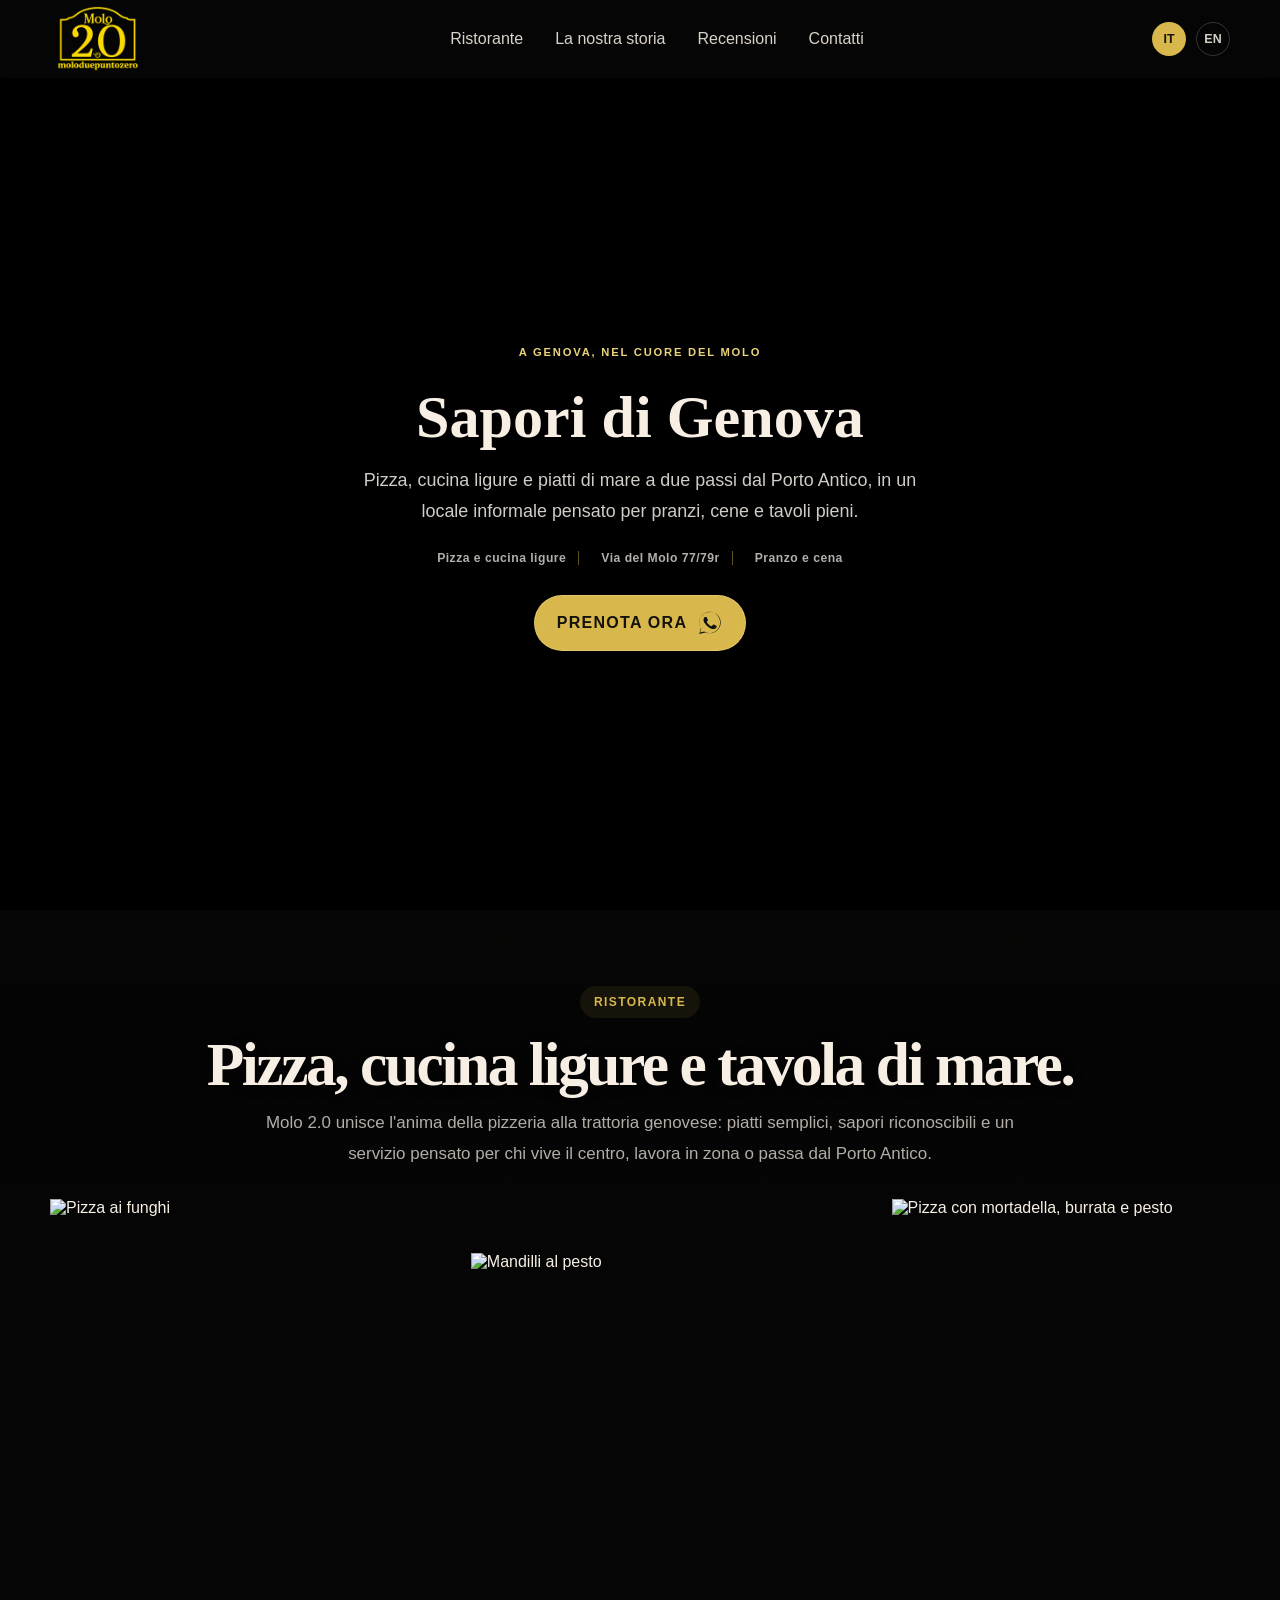
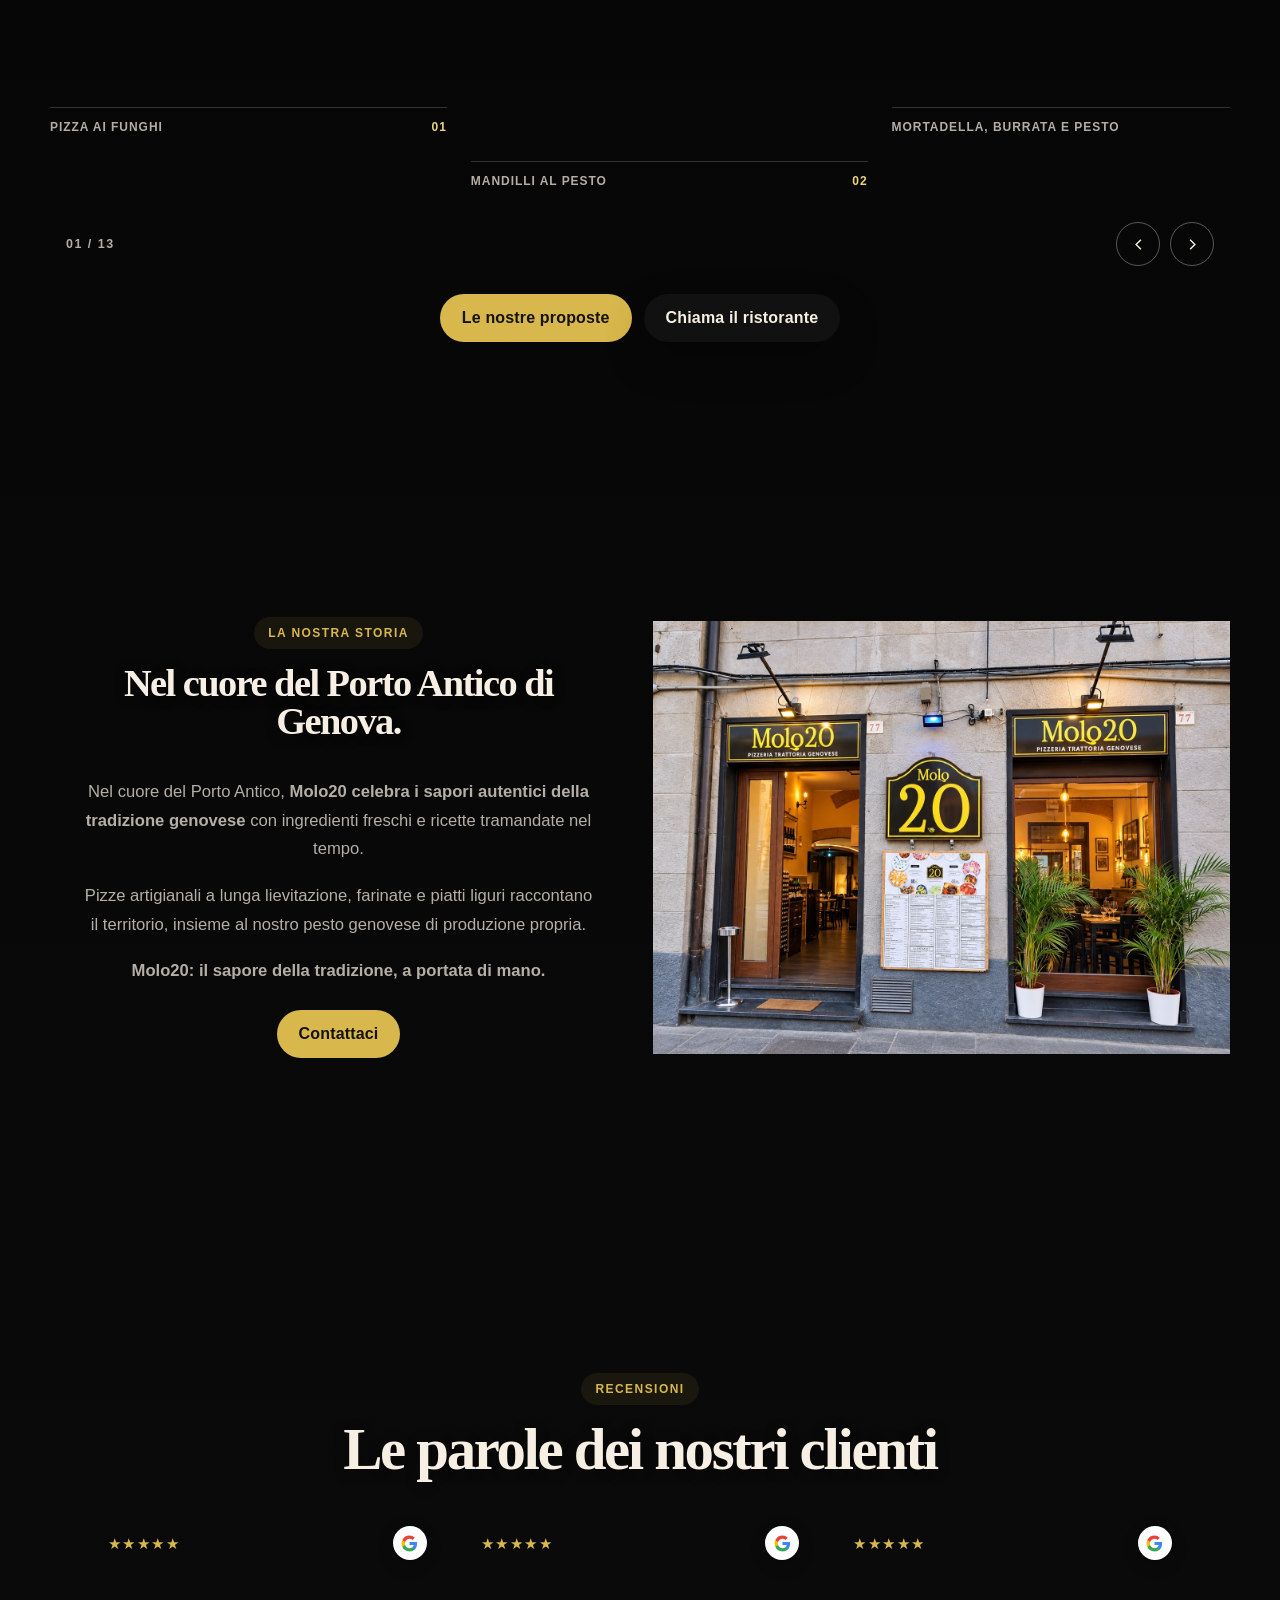
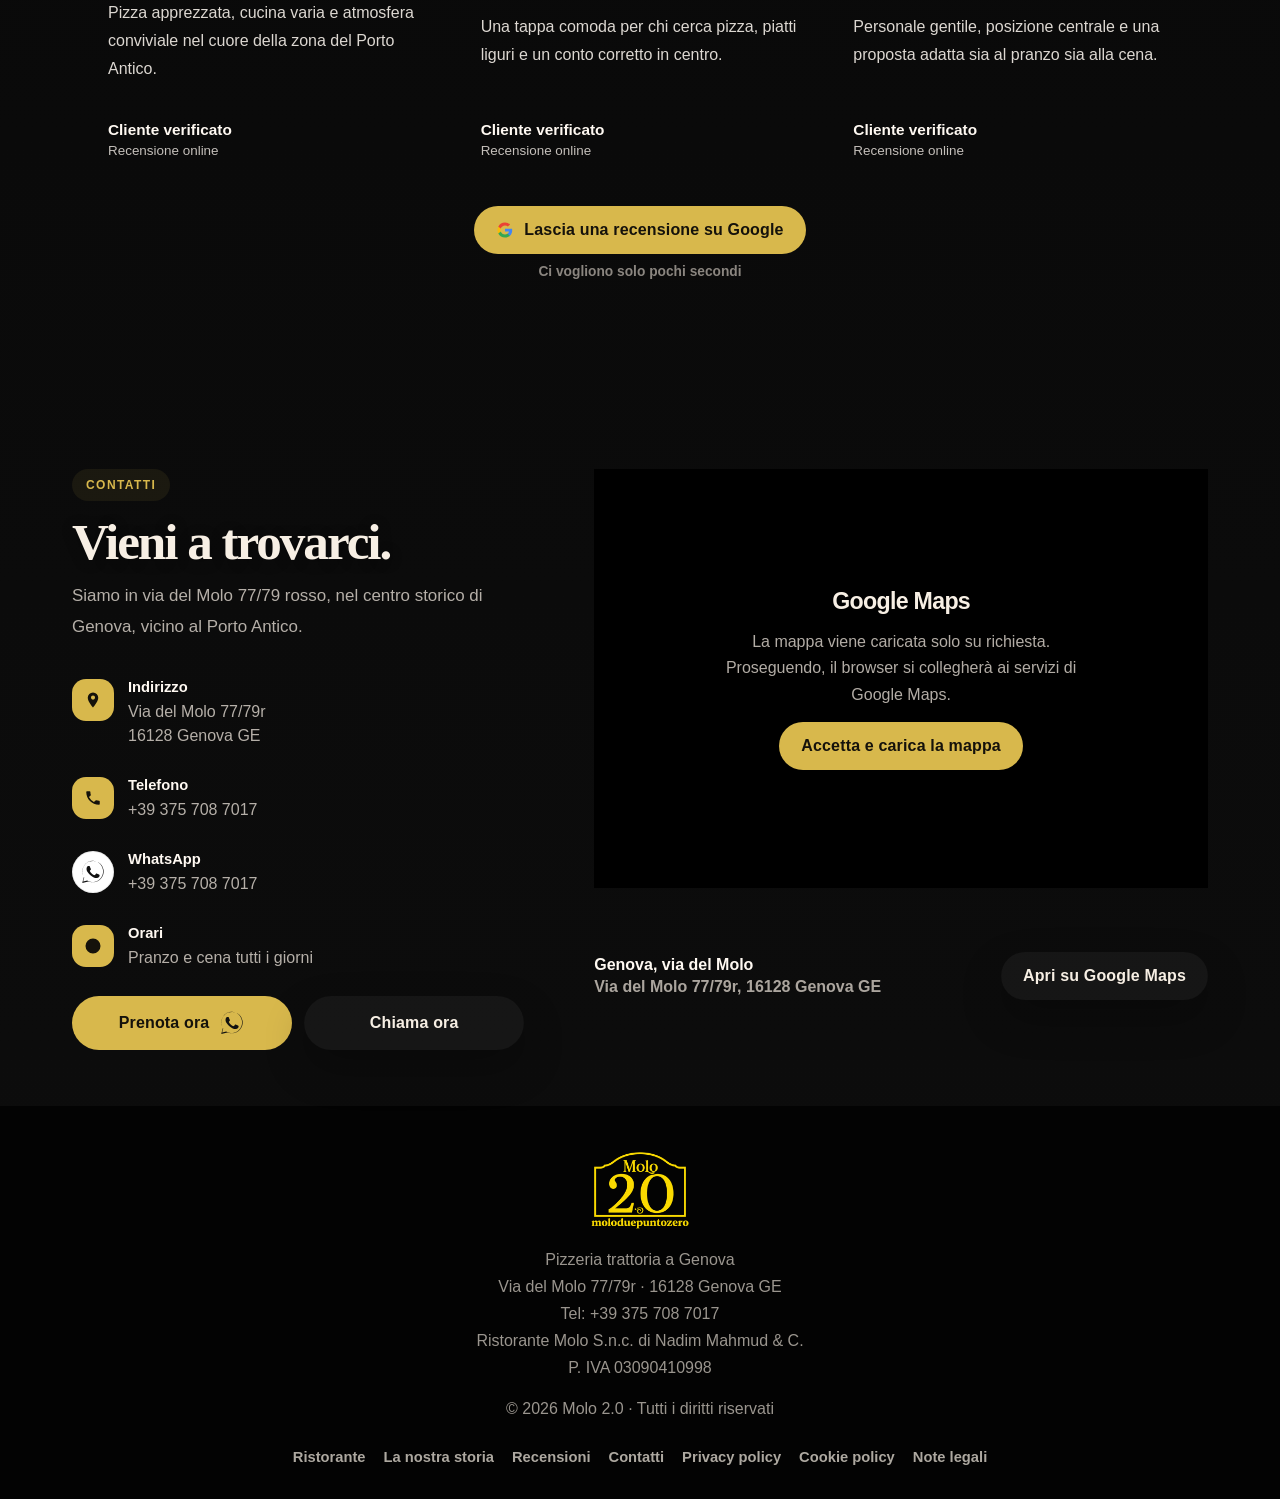
==== commit 88f34d61: "Add legal pages and search engine files" ====
--- a/index.html
+++ b/index.html
@@ -2185,19 +2185,19 @@
 
         <div class="proposals-menu" id="proposte" data-animate>
           <div class="proposals-track" data-proposals-track aria-label="Le nostre proposte">
-            <figure class="proposal-card"><img src="proposta-01.jpg" alt="Pizza ai funghi" loading="lazy" /><figcaption><strong>Pizza ai funghi</strong><span>01</span></figcaption></figure>
-            <figure class="proposal-card"><img src="proposta-02.jpg" alt="Mandilli al pesto" loading="lazy" /><figcaption><strong>Mandilli al pesto</strong><span>02</span></figcaption></figure>
-            <figure class="proposal-card"><img src="proposta-03.jpg" alt="Pizza con mortadella, burrata e pesto" loading="lazy" /><figcaption><strong>Mortadella, burrata e pesto</strong><span>03</span></figcaption></figure>
-            <figure class="proposal-card"><img src="proposta-04.jpg" alt="Pansoti in salsa di noci" loading="lazy" /><figcaption><strong>Pansoti in salsa di noci</strong><span>04</span></figcaption></figure>
-            <figure class="proposal-card"><img src="proposta-05.jpg" alt="Pizza al pesto" loading="lazy" /><figcaption><strong>Pizza al pesto</strong><span>05</span></figcaption></figure>
-            <figure class="proposal-card"><img src="proposta-06.jpg" alt="Spaghetti allo scoglio" loading="lazy" /><figcaption><strong>Spaghetti allo scoglio</strong><span>06</span></figcaption></figure>
-            <figure class="proposal-card"><img src="proposta-07.jpg" alt="Focaccia al formaggio" loading="lazy" /><figcaption><strong>Focaccia al formaggio</strong><span>07</span></figcaption></figure>
-            <figure class="proposal-card"><img src="proposta-08.jpg" alt="Spaghetti alle vongole" loading="lazy" /><figcaption><strong>Spaghetti alle vongole</strong><span>08</span></figcaption></figure>
-            <figure class="proposal-card"><img src="proposta-09.jpg" alt="Pizza con salsiccia" loading="lazy" /><figcaption><strong>Pizza con salsiccia</strong><span>09</span></figcaption></figure>
-            <figure class="proposal-card"><img src="proposta-10.jpg" alt="Carbonara" loading="lazy" /><figcaption><strong>Carbonara</strong><span>10</span></figcaption></figure>
-            <figure class="proposal-card"><img src="proposta-11.jpg" alt="Fritto di calamari" loading="lazy" /><figcaption><strong>Fritto di calamari</strong><span>11</span></figcaption></figure>
-            <figure class="proposal-card"><img src="proposta-12.jpg" alt="Calzone al cioccolato" loading="lazy" /><figcaption><strong>Calzone al cioccolato</strong><span>12</span></figcaption></figure>
-            <figure class="proposal-card"><img src="proposta-13.jpg" alt="Torta della nonna" loading="lazy" /><figcaption><strong>Torta della nonna</strong><span>13</span></figcaption></figure>
+            <figure class="proposal-card"><img src="carousel/proposta-01.jpg" alt="Pizza ai funghi" loading="lazy" /><figcaption><strong>Pizza ai funghi</strong><span>01</span></figcaption></figure>
+            <figure class="proposal-card"><img src="carousel/proposta-02.jpg" alt="Mandilli al pesto" loading="lazy" /><figcaption><strong>Mandilli al pesto</strong><span>02</span></figcaption></figure>
+            <figure class="proposal-card"><img src="carousel/proposta-03.jpg" alt="Pizza con mortadella, burrata e pesto" loading="lazy" /><figcaption><strong>Mortadella, burrata e pesto</strong><span>03</span></figcaption></figure>
+            <figure class="proposal-card"><img src="carousel/proposta-04.jpg" alt="Pansoti in salsa di noci" loading="lazy" /><figcaption><strong>Pansoti in salsa di noci</strong><span>04</span></figcaption></figure>
+            <figure class="proposal-card"><img src="carousel/proposta-05.jpg" alt="Pizza al pesto" loading="lazy" /><figcaption><strong>Pizza al pesto</strong><span>05</span></figcaption></figure>
+            <figure class="proposal-card"><img src="carousel/proposta-06.jpg" alt="Spaghetti allo scoglio" loading="lazy" /><figcaption><strong>Spaghetti allo scoglio</strong><span>06</span></figcaption></figure>
+            <figure class="proposal-card"><img src="carousel/proposta-07.jpg" alt="Focaccia al formaggio" loading="lazy" /><figcaption><strong>Focaccia al formaggio</strong><span>07</span></figcaption></figure>
+            <figure class="proposal-card"><img src="carousel/proposta-08.jpg" alt="Spaghetti alle vongole" loading="lazy" /><figcaption><strong>Spaghetti alle vongole</strong><span>08</span></figcaption></figure>
+            <figure class="proposal-card"><img src="carousel/proposta-09.jpg" alt="Pizza con salsiccia" loading="lazy" /><figcaption><strong>Pizza con salsiccia</strong><span>09</span></figcaption></figure>
+            <figure class="proposal-card"><img src="carousel/proposta-10.jpg" alt="Carbonara" loading="lazy" /><figcaption><strong>Carbonara</strong><span>10</span></figcaption></figure>
+            <figure class="proposal-card"><img src="carousel/proposta-11.jpg" alt="Fritto di calamari" loading="lazy" /><figcaption><strong>Fritto di calamari</strong><span>11</span></figcaption></figure>
+            <figure class="proposal-card"><img src="carousel/proposta-12.jpg" alt="Calzone al cioccolato" loading="lazy" /><figcaption><strong>Calzone al cioccolato</strong><span>12</span></figcaption></figure>
+            <figure class="proposal-card"><img src="carousel/proposta-13.jpg" alt="Torta della nonna" loading="lazy" /><figcaption><strong>Torta della nonna</strong><span>13</span></figcaption></figure>
           </div>
           <div class="proposals-footer">
             <p class="proposals-counter"><span data-proposals-current>01</span> / 13</p>
@@ -2363,8 +2363,8 @@
             <div class="map-consent" id="mapConsent">
               <div class="map-consent-inner">
                 <strong>Google Maps</strong>
-                <p data-i18n="map_text">La mappa viene caricata solo su richiesta, cos&igrave; evitiamo il caricamento automatico di contenuti di terze parti.</p>
-                <button class="btn" type="button" id="loadMap" data-i18n="map_button">Carica la mappa</button>
+                <p data-i18n="map_text">La mappa viene caricata solo su richiesta. Proseguendo, il browser si collegher&agrave; ai servizi di Google Maps.</p>
+                <button class="btn" type="button" id="loadMap" data-i18n="map_button">Accetta e carica la mappa</button>
               </div>
             </div>
           </div>
@@ -2388,6 +2388,8 @@
           <span data-i18n="footer_line_1">Pizzeria trattoria a Genova</span><br />
           Via del Molo 77/79r · 16128 Genova GE<br />
           Tel: <a href="tel:+393757087017">+39 375 708 7017</a>
+          <br />Ristorante Molo S.n.c. di Nadim Mahmud &amp; C.<br />
+          P. IVA 03090410998
         </p>
         <p style="margin-top: 14px;">&copy; <span id="year"></span> Molo 2.0 · <span data-i18n="footer_rights">Tutti i diritti riservati</span></p>
       </div>
@@ -2396,6 +2398,9 @@
         <a href="#storia" data-i18n="nav_story">La nostra storia</a>
         <a href="#recensioni" data-i18n="nav_reviews">Recensioni</a>
         <a href="#contatti" data-i18n="nav_contacts">Contatti</a>
+        <a href="privacy-policy.html">Privacy policy</a>
+        <a href="cookie-policy.html">Cookie policy</a>
+        <a href="note-legali.html">Note legali</a>
       </div>
     </div>
   </footer>
@@ -2439,6 +2444,7 @@
             <span data-i18n="form_submit">Invia su WhatsApp</span>
           </button>
         </div>
+        <p class="booking-text">I dati inseriti saranno trasmessi tramite WhatsApp per gestire la richiesta di prenotazione. Consulta la <a href="privacy-policy.html">privacy policy</a>.</p>
       </form>
     </div>
   </div>
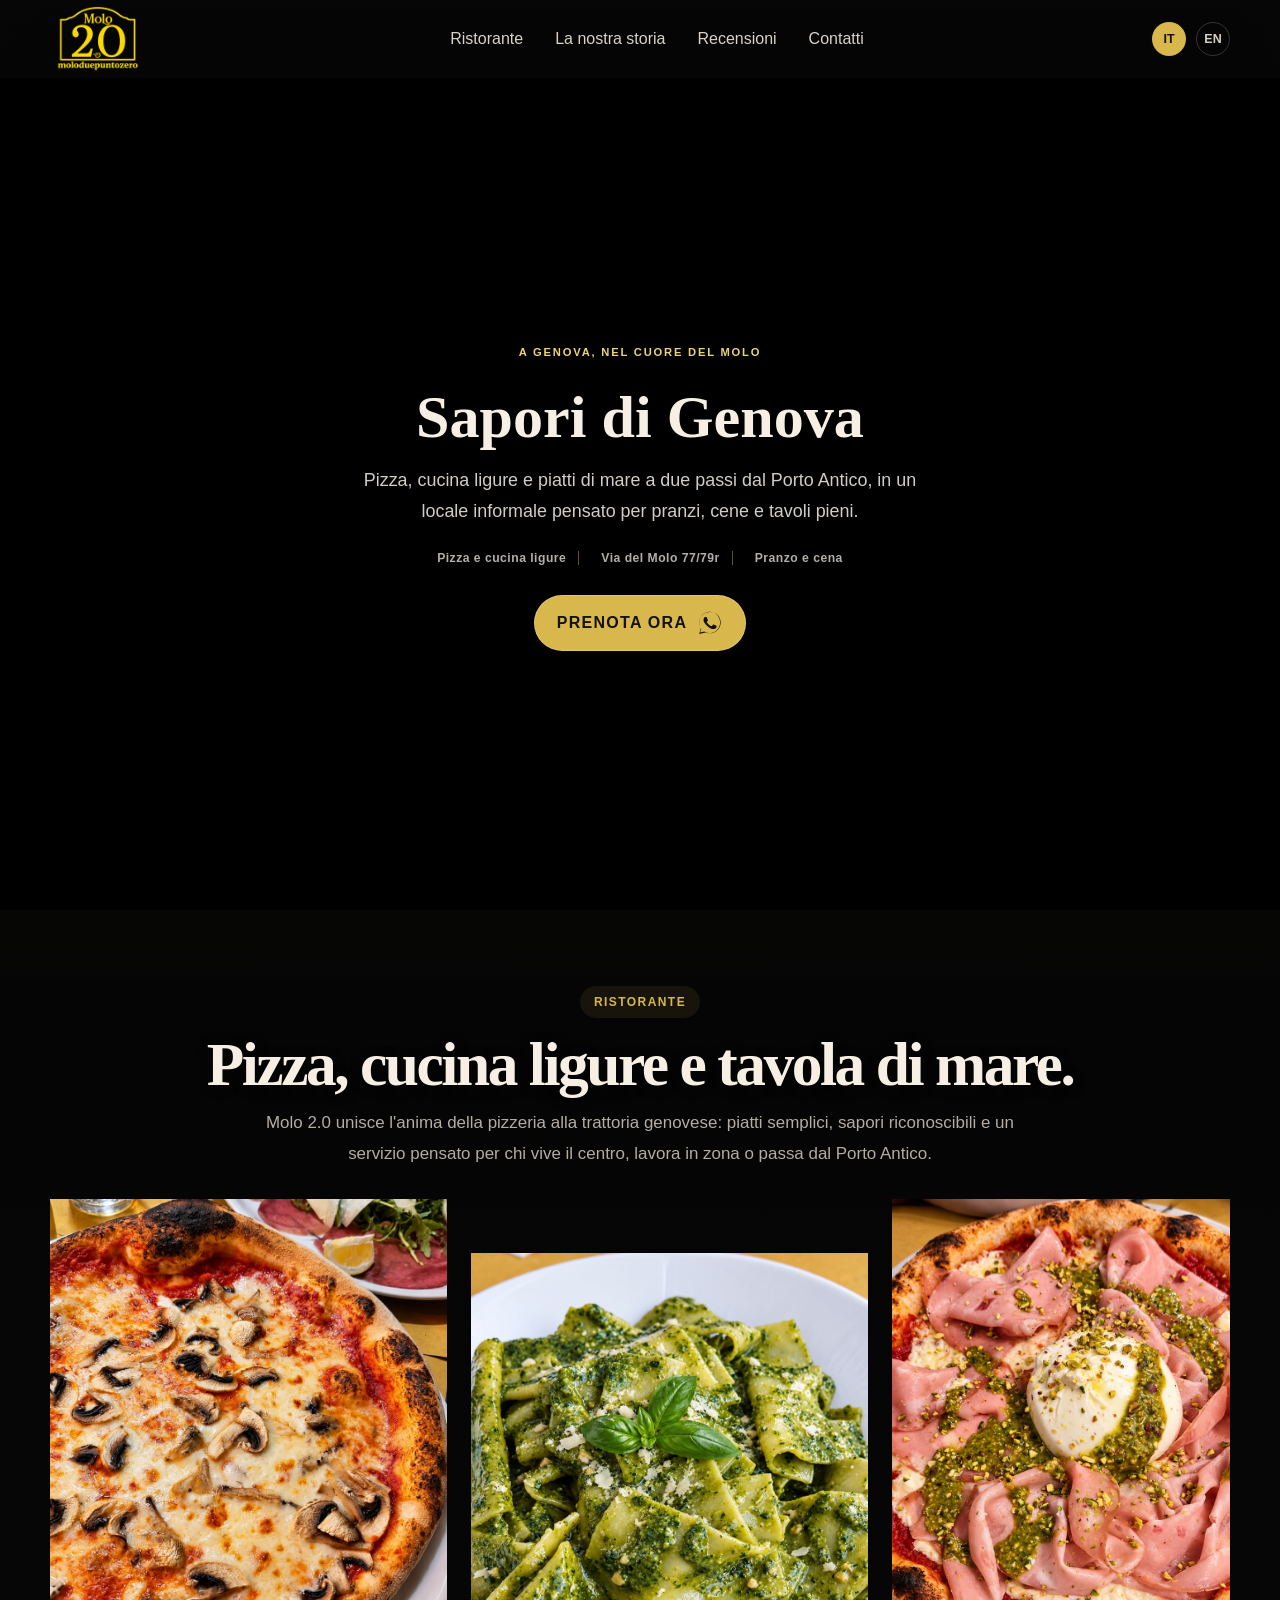
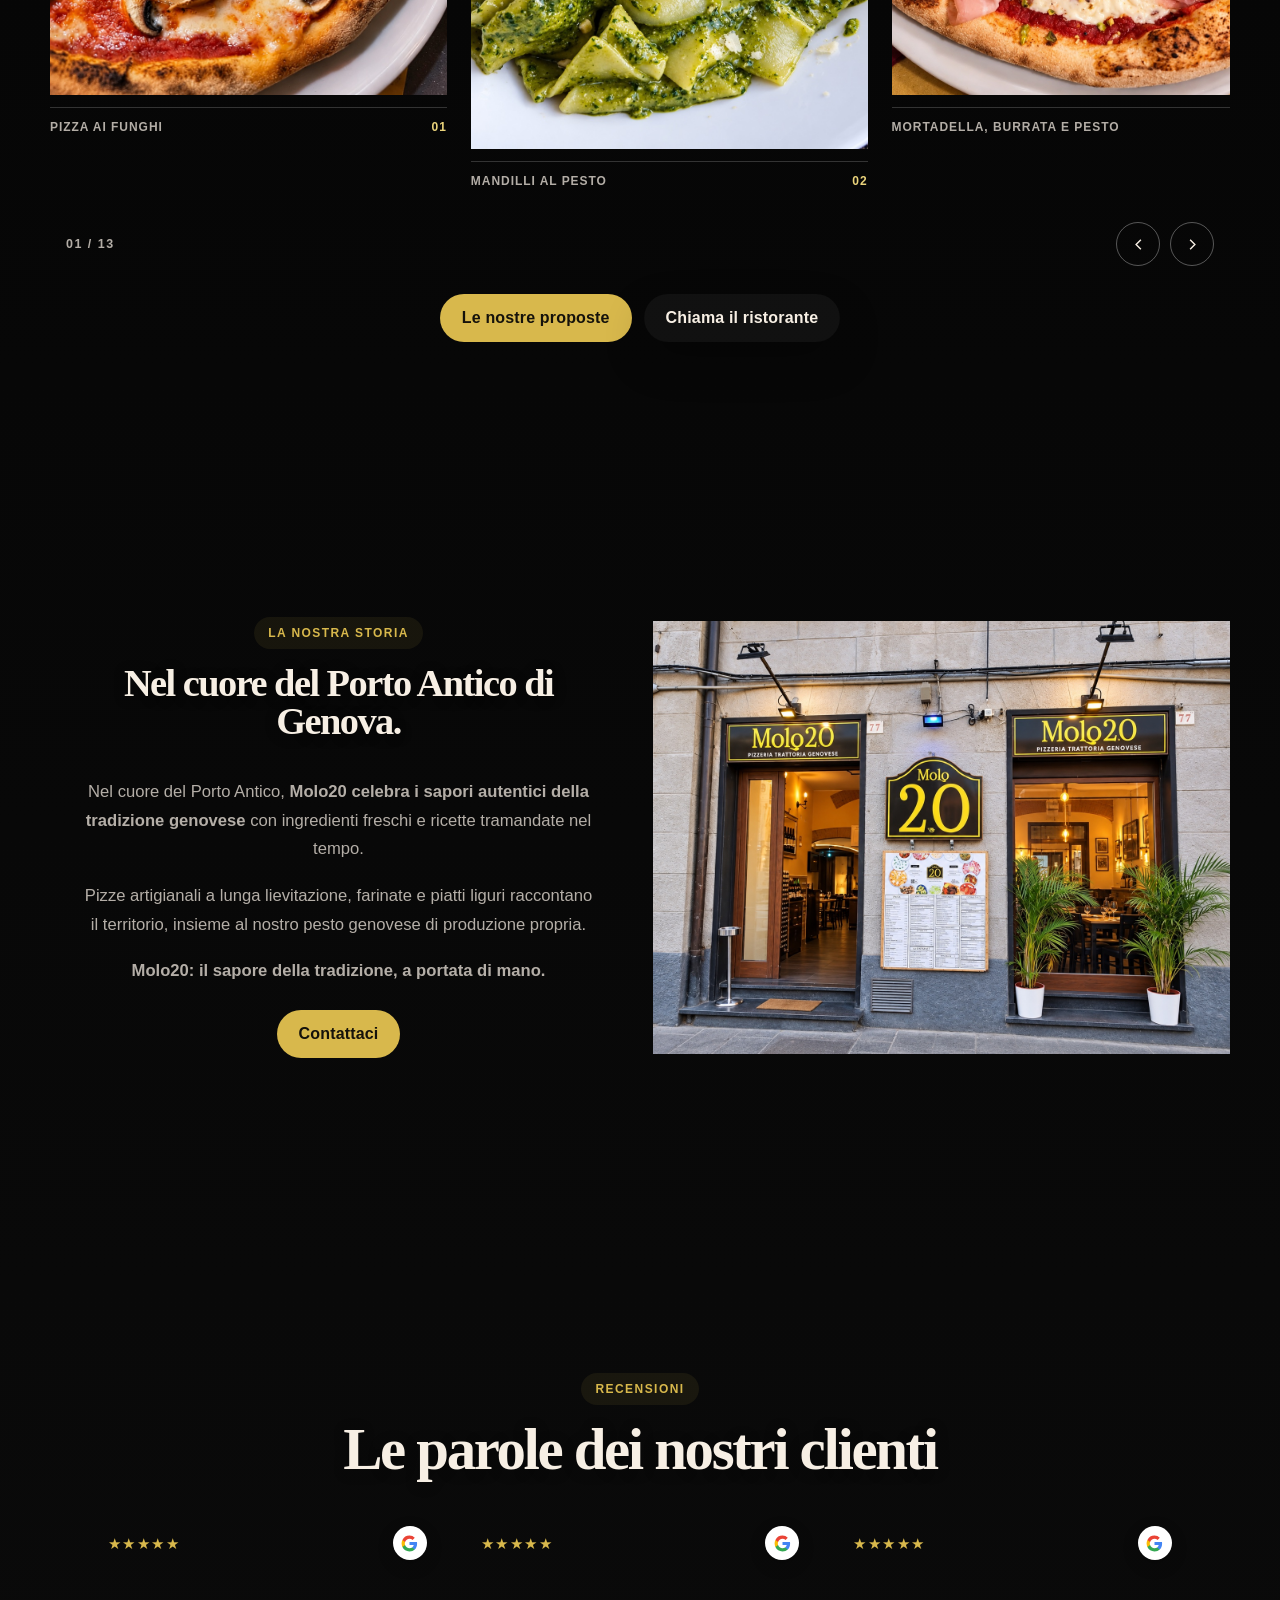
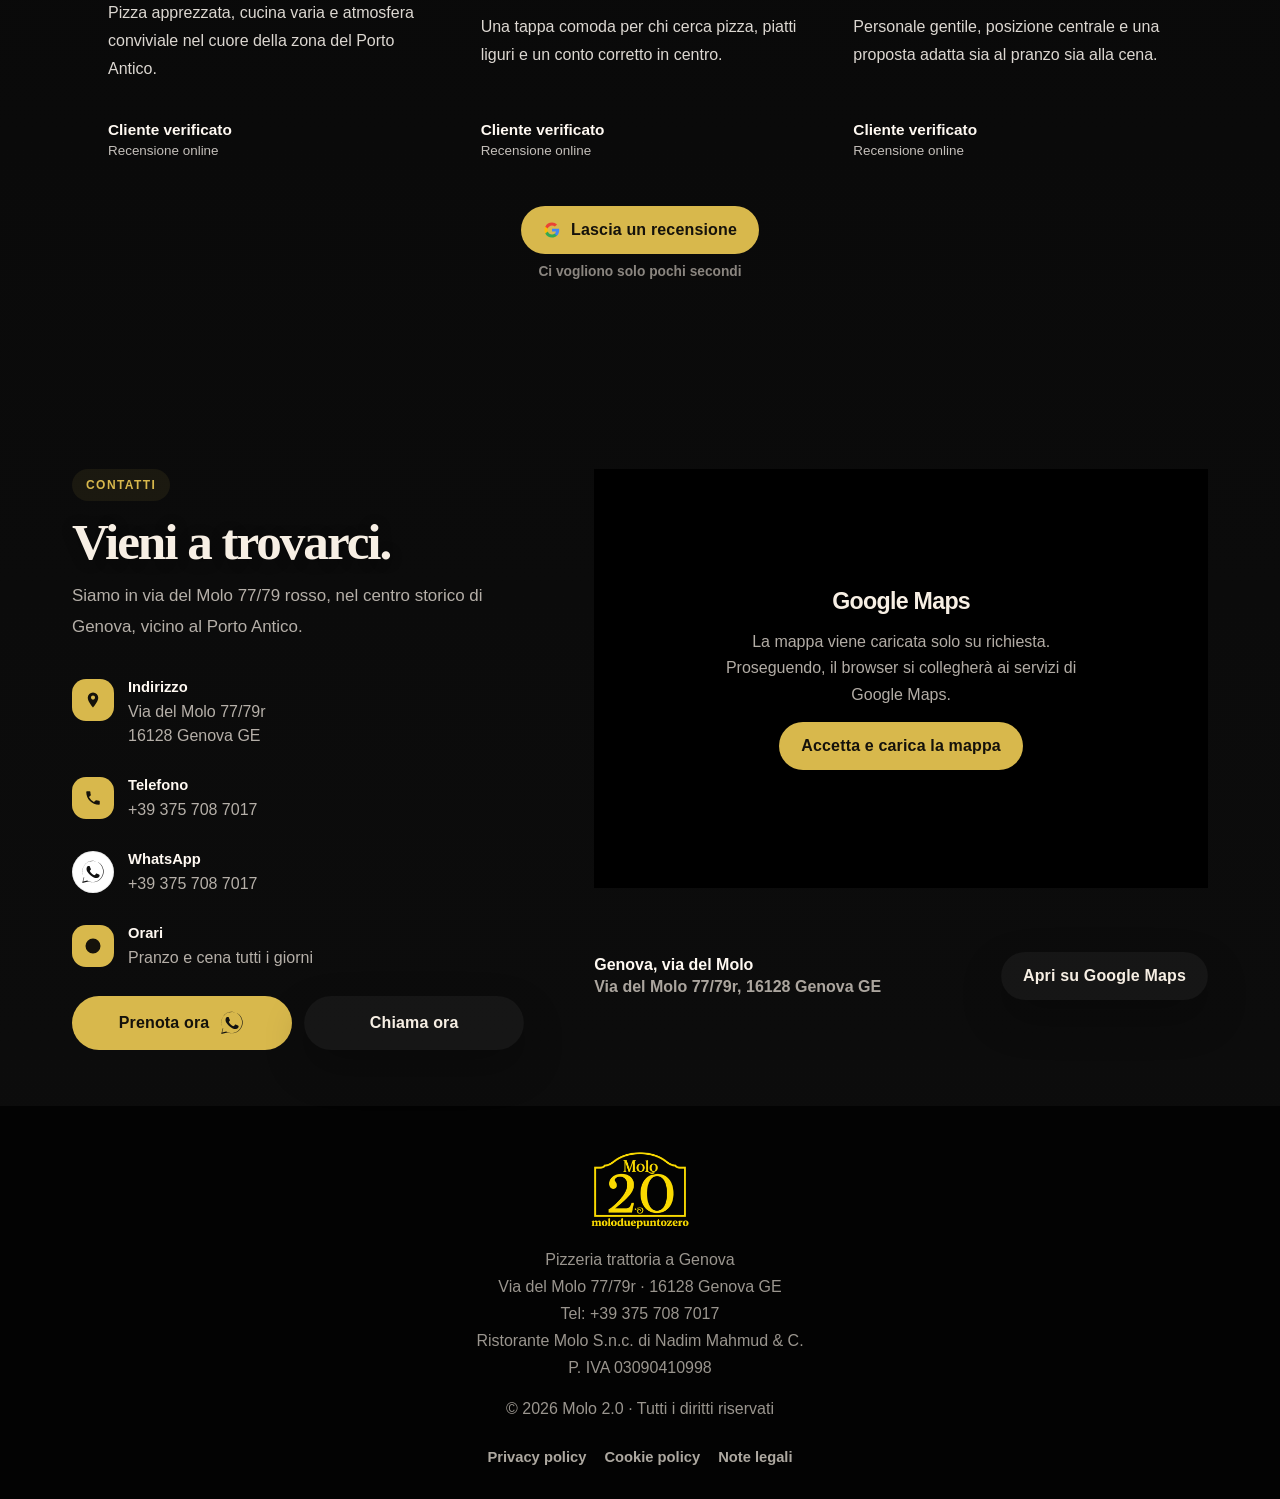
==== commit 23988446: "Refine mobile layout and restore restaurant photos" ====
--- a/index.html
+++ b/index.html
@@ -2087,6 +2087,149 @@
         transform: none;
       }
     }
+
+    /* Mobile refinements */
+    .hero-mobile-text,
+    .story-mobile-summary,
+    .story-mobile-cta {
+      display: none;
+    }
+
+    @media (max-width: 640px) {
+      .nav {
+        gap: 8px;
+      }
+
+      .nav-actions {
+        margin-left: auto;
+        gap: 7px;
+      }
+
+      .nav-actions .lang-switcher {
+        display: inline-flex;
+        gap: 4px;
+      }
+
+      .nav-actions .lang-btn {
+        width: 31px;
+        height: 31px;
+        font-size: 0.68rem;
+      }
+
+      .hero-media::after {
+        background:
+          linear-gradient(180deg, rgba(0, 0, 0, 0.2), rgba(0, 0, 0, 0.08) 34%, rgba(0, 0, 0, 0.55) 76%, rgba(0, 0, 0, 0.7));
+      }
+
+      .hero-copy {
+        padding: 30px 20px;
+        text-shadow: 0 2px 16px rgba(0, 0, 0, 0.76);
+      }
+
+      .hero-copy .hero-desktop-text {
+        display: none;
+      }
+
+      .hero-mobile-text {
+        display: block;
+        max-width: 31ch !important;
+        font-size: 0.91rem !important;
+        line-height: 1.5 !important;
+        color: rgba(255, 255, 255, 0.96) !important;
+        font-weight: 600;
+      }
+
+      .hero-copy h1,
+      .hero-copy .eyebrow,
+      .hero-fact {
+        text-shadow: 0 2px 18px rgba(0, 0, 0, 0.9);
+      }
+
+      .hero-call-cta {
+        margin-top: 20px;
+      }
+
+      .hero-call-cta .hero-booking-cta {
+        min-width: 0;
+        min-height: 42px;
+        padding: 9px 15px;
+        font-size: 0.75rem;
+      }
+
+      .hero-booking-cta .whatsapp-mark,
+      .hero-booking-cta .btn-wa-icon {
+        width: 20px !important;
+        height: 20px !important;
+      }
+
+      .story-copy .story-desktop-text,
+      .story-copy .story-cta-row {
+        display: none;
+      }
+
+      .story-mobile-summary {
+        display: block;
+        margin-bottom: 0;
+      }
+
+      .story-mobile-cta {
+        display: flex;
+        justify-content: center;
+        margin-top: 18px;
+      }
+
+      .story-mobile-cta .btn {
+        min-height: 42px;
+        padding: 9px 18px;
+        font-size: 0.78rem;
+      }
+
+      .review {
+        background: rgba(255, 255, 255, 0.055);
+        border: 1px solid rgba(255, 255, 255, 0.18);
+        box-shadow: 0 14px 34px rgba(0, 0, 0, 0.2);
+      }
+
+      .reviews-cta-wrap .btn {
+        min-height: 42px;
+        padding: 9px 16px;
+        font-size: 0.78rem;
+      }
+
+      .reviews-note {
+        display: none;
+      }
+
+      .contact-card {
+        padding: 24px 18px;
+        background: rgba(255, 255, 255, 0.035);
+        border: 1px solid rgba(255, 255, 255, 0.16);
+        box-shadow: 0 16px 38px rgba(0, 0, 0, 0.2);
+      }
+
+      .contact-card .section-title {
+        text-align: center;
+      }
+
+      .contact-card .section-eyebrow {
+        margin-inline: auto;
+      }
+
+      .contact-card .section-title p {
+        max-width: 34ch;
+        margin-inline: auto;
+      }
+
+      .contact-list li {
+        padding: 11px 10px;
+        background: rgba(255, 255, 255, 0.045);
+        border-bottom: 1px solid rgba(255, 255, 255, 0.11);
+      }
+
+      .footer-links {
+        gap: 10px 16px;
+      }
+    }
   </style>
 </head>
 <body>
@@ -2153,9 +2296,10 @@
         <div class="hero-copy" data-animate>
           <span class="eyebrow" data-i18n="hero_eyebrow">A Genova, nel cuore del Molo</span>
           <h1 data-hero-title data-hero-index="0" aria-live="polite">Sapori di Genova</h1>
-          <p data-i18n="hero_text">
+          <p class="hero-desktop-text" data-i18n="hero_text">
             Pizza, cucina ligure e piatti di mare a due passi dal Porto Antico, in un locale informale pensato per pranzi, cene e tavoli pieni.
           </p>
+          <p class="hero-mobile-text" data-i18n="hero_mobile_text">Pizza, cucina ligure e mare nel cuore di Genova.</p>
           <div class="hero-facts" aria-label="Punti forti">
             <span class="hero-fact" data-i18n="hero_fact_1">Pizza e cucina ligure</span>
             <span class="hero-fact" data-i18n="hero_fact_2">Via del Molo 77/79r</span>
@@ -2185,19 +2329,19 @@
 
         <div class="proposals-menu" id="proposte" data-animate>
           <div class="proposals-track" data-proposals-track aria-label="Le nostre proposte">
-            <figure class="proposal-card"><img src="carousel/proposta-01.jpg" alt="Pizza ai funghi" loading="lazy" /><figcaption><strong>Pizza ai funghi</strong><span>01</span></figcaption></figure>
-            <figure class="proposal-card"><img src="carousel/proposta-02.jpg" alt="Mandilli al pesto" loading="lazy" /><figcaption><strong>Mandilli al pesto</strong><span>02</span></figcaption></figure>
-            <figure class="proposal-card"><img src="carousel/proposta-03.jpg" alt="Pizza con mortadella, burrata e pesto" loading="lazy" /><figcaption><strong>Mortadella, burrata e pesto</strong><span>03</span></figcaption></figure>
-            <figure class="proposal-card"><img src="carousel/proposta-04.jpg" alt="Pansoti in salsa di noci" loading="lazy" /><figcaption><strong>Pansoti in salsa di noci</strong><span>04</span></figcaption></figure>
-            <figure class="proposal-card"><img src="carousel/proposta-05.jpg" alt="Pizza al pesto" loading="lazy" /><figcaption><strong>Pizza al pesto</strong><span>05</span></figcaption></figure>
-            <figure class="proposal-card"><img src="carousel/proposta-06.jpg" alt="Spaghetti allo scoglio" loading="lazy" /><figcaption><strong>Spaghetti allo scoglio</strong><span>06</span></figcaption></figure>
-            <figure class="proposal-card"><img src="carousel/proposta-07.jpg" alt="Focaccia al formaggio" loading="lazy" /><figcaption><strong>Focaccia al formaggio</strong><span>07</span></figcaption></figure>
-            <figure class="proposal-card"><img src="carousel/proposta-08.jpg" alt="Spaghetti alle vongole" loading="lazy" /><figcaption><strong>Spaghetti alle vongole</strong><span>08</span></figcaption></figure>
-            <figure class="proposal-card"><img src="carousel/proposta-09.jpg" alt="Pizza con salsiccia" loading="lazy" /><figcaption><strong>Pizza con salsiccia</strong><span>09</span></figcaption></figure>
-            <figure class="proposal-card"><img src="carousel/proposta-10.jpg" alt="Carbonara" loading="lazy" /><figcaption><strong>Carbonara</strong><span>10</span></figcaption></figure>
-            <figure class="proposal-card"><img src="carousel/proposta-11.jpg" alt="Fritto di calamari" loading="lazy" /><figcaption><strong>Fritto di calamari</strong><span>11</span></figcaption></figure>
-            <figure class="proposal-card"><img src="carousel/proposta-12.jpg" alt="Calzone al cioccolato" loading="lazy" /><figcaption><strong>Calzone al cioccolato</strong><span>12</span></figcaption></figure>
-            <figure class="proposal-card"><img src="carousel/proposta-13.jpg" alt="Torta della nonna" loading="lazy" /><figcaption><strong>Torta della nonna</strong><span>13</span></figcaption></figure>
+            <figure class="proposal-card"><img src="proposta-01.jpg" alt="Pizza ai funghi" loading="lazy" /><figcaption><strong>Pizza ai funghi</strong><span>01</span></figcaption></figure>
+            <figure class="proposal-card"><img src="proposta-02.jpg" alt="Mandilli al pesto" loading="lazy" /><figcaption><strong>Mandilli al pesto</strong><span>02</span></figcaption></figure>
+            <figure class="proposal-card"><img src="proposta-03.jpg" alt="Pizza con mortadella, burrata e pesto" loading="lazy" /><figcaption><strong>Mortadella, burrata e pesto</strong><span>03</span></figcaption></figure>
+            <figure class="proposal-card"><img src="proposta-04.jpg" alt="Pansoti in salsa di noci" loading="lazy" /><figcaption><strong>Pansoti in salsa di noci</strong><span>04</span></figcaption></figure>
+            <figure class="proposal-card"><img src="proposta-05.jpg" alt="Pizza al pesto" loading="lazy" /><figcaption><strong>Pizza al pesto</strong><span>05</span></figcaption></figure>
+            <figure class="proposal-card"><img src="proposta-06.jpg" alt="Spaghetti allo scoglio" loading="lazy" /><figcaption><strong>Spaghetti allo scoglio</strong><span>06</span></figcaption></figure>
+            <figure class="proposal-card"><img src="proposta-07.jpg" alt="Focaccia al formaggio" loading="lazy" /><figcaption><strong>Focaccia al formaggio</strong><span>07</span></figcaption></figure>
+            <figure class="proposal-card"><img src="proposta-08.jpg" alt="Spaghetti alle vongole" loading="lazy" /><figcaption><strong>Spaghetti alle vongole</strong><span>08</span></figcaption></figure>
+            <figure class="proposal-card"><img src="proposta-09.jpg" alt="Pizza con salsiccia" loading="lazy" /><figcaption><strong>Pizza con salsiccia</strong><span>09</span></figcaption></figure>
+            <figure class="proposal-card"><img src="proposta-10.jpg" alt="Carbonara" loading="lazy" /><figcaption><strong>Carbonara</strong><span>10</span></figcaption></figure>
+            <figure class="proposal-card"><img src="proposta-11.jpg" alt="Fritto di calamari" loading="lazy" /><figcaption><strong>Fritto di calamari</strong><span>11</span></figcaption></figure>
+            <figure class="proposal-card"><img src="proposta-12.jpg" alt="Calzone al cioccolato" loading="lazy" /><figcaption><strong>Calzone al cioccolato</strong><span>12</span></figcaption></figure>
+            <figure class="proposal-card"><img src="proposta-13.jpg" alt="Torta della nonna" loading="lazy" /><figcaption><strong>Torta della nonna</strong><span>13</span></figcaption></figure>
           </div>
           <div class="proposals-footer">
             <p class="proposals-counter"><span data-proposals-current>01</span> / 13</p>
@@ -2224,15 +2368,19 @@
             <span class="section-eyebrow" data-i18n="story_eyebrow">La nostra storia</span>
             <h2 data-i18n="story_title">Nel cuore del Porto Antico di Genova.</h2>
           </div>
-          <p data-i18n="story_text_1">Nel cuore del Porto Antico, <strong>Molo20 celebra i sapori autentici della tradizione genovese</strong> con ingredienti freschi e ricette tramandate nel tempo.</p>
-          <p data-i18n="story_text_2">Pizze artigianali a lunga lievitazione, farinate e piatti liguri raccontano il territorio, insieme al nostro pesto genovese di produzione propria.</p>
-          <p data-i18n="story_closing"><strong>Molo20: il sapore della tradizione, a portata di mano.</strong></p>
+          <p class="story-desktop-text" data-i18n="story_text_1">Nel cuore del Porto Antico, <strong>Molo20 celebra i sapori autentici della tradizione genovese</strong> con ingredienti freschi e ricette tramandate nel tempo.</p>
+          <p class="story-desktop-text" data-i18n="story_text_2">Pizze artigianali a lunga lievitazione, farinate e piatti liguri raccontano il territorio, insieme al nostro pesto genovese di produzione propria.</p>
+          <p class="story-desktop-text" data-i18n="story_closing"><strong>Molo20: il sapore della tradizione, a portata di mano.</strong></p>
+          <p class="story-mobile-summary" data-i18n="story_mobile_text">Dal Porto Antico portiamo in tavola pizza artigianale, pesto e autentici sapori genovesi.</p>
           <div class="story-cta-row">
             <a class="btn" href="#contatti" data-i18n="story_cta">Contattaci</a>
           </div>
         </div>
 
         <div class="story-photo-card" role="img" aria-label="Ingresso della pizzeria trattoria Molo 2.0 in via del Molo a Genova" data-animate></div>
+        <div class="story-mobile-cta">
+          <a class="btn" href="#contatti" data-i18n="story_cta">Contattaci</a>
+        </div>
       </div>
     </section>
 
@@ -2284,7 +2432,7 @@
         <div class="reviews-cta-wrap" data-animate>
           <a class="btn" href="https://www.google.com/search?q=Pizzeria+Trattoria+Molo+2.0+Via+del+Molo+77+79r+Genova+recensioni" target="_blank" rel="noopener noreferrer">
             <svg class="google-icon" viewBox="0 0 24 24" aria-hidden="true"><path fill="#4285F4" d="M21.6 12.23c0-.71-.06-1.4-.18-2.05H12v3.87h5.38a4.6 4.6 0 0 1-2 3.02v2.51h3.24c1.9-1.75 2.98-4.33 2.98-7.35Z"/><path fill="#34A853" d="M12 22c2.7 0 4.96-.9 6.62-2.42l-3.24-2.51c-.9.6-2.05.96-3.38.96-2.6 0-4.81-1.76-5.6-4.12H3.05v2.59A10 10 0 0 0 12 22Z"/><path fill="#FBBC05" d="M6.4 13.91A6.02 6.02 0 0 1 6.09 12c0-.66.11-1.31.31-1.91V7.5H3.05A10 10 0 0 0 2 12c0 1.61.39 3.14 1.05 4.5l3.35-2.59Z"/><path fill="#EA4335" d="M12 5.97c1.47 0 2.79.51 3.82 1.5l2.87-2.87A9.62 9.62 0 0 0 12 2a10 10 0 0 0-8.95 5.5l3.35 2.59c.79-2.36 3-4.12 5.6-4.12Z"/></svg>
-            <span data-i18n="reviews_cta">Lascia una recensione su Google</span>
+            <span data-i18n="reviews_cta">Lascia un recensione</span>
           </a>
           <div class="reviews-note" data-i18n="reviews_note">Ci vogliono solo pochi secondi</div>
         </div>
@@ -2394,10 +2542,6 @@
         <p style="margin-top: 14px;">&copy; <span id="year"></span> Molo 2.0 · <span data-i18n="footer_rights">Tutti i diritti riservati</span></p>
       </div>
       <div class="footer-links" aria-label="Link footer">
-        <a href="#ristorante" data-i18n="nav_restaurant">Ristorante</a>
-        <a href="#storia" data-i18n="nav_story">La nostra storia</a>
-        <a href="#recensioni" data-i18n="nav_reviews">Recensioni</a>
-        <a href="#contatti" data-i18n="nav_contacts">Contatti</a>
         <a href="privacy-policy.html">Privacy policy</a>
         <a href="cookie-policy.html">Cookie policy</a>
         <a href="note-legali.html">Note legali</a>
@@ -2617,6 +2761,7 @@
         hero_eyebrow: "A Genova, nel cuore del Molo",
         hero_title_1: "Molo 2.0",
         hero_text: "Pizza, cucina ligure e piatti di mare a due passi dal Porto Antico, in un locale informale pensato per pranzi, cene e tavoli pieni.",
+        hero_mobile_text: "Pizza, cucina ligure e mare nel cuore di Genova.",
         hero_fact_1: "Pizza e cucina ligure",
         hero_fact_2: "Via del Molo 77/79r",
         hero_fact_3: "Pranzo e cena",
@@ -2643,6 +2788,7 @@
         story_text_1: "Nel cuore del Porto Antico, <strong>Molo20 celebra i sapori autentici della tradizione genovese</strong> con ingredienti freschi e ricette tramandate nel tempo.",
         story_text_2: "Pizze artigianali a lunga lievitazione, farinate e piatti liguri raccontano il territorio, insieme al nostro pesto genovese di produzione propria.",
         story_closing: "<strong>Molo20: il sapore della tradizione, a portata di mano.</strong>",
+        story_mobile_text: "Dal Porto Antico portiamo in tavola pizza artigianale, pesto e autentici sapori genovesi.",
         story_cta: "Contattaci",
         story_photo_title: "Via del Molo",
         story_photo_text: "Uno spazio nero pronto per la fotografia del locale, da sostituire quando arriveranno le immagini definitive.",
@@ -2653,7 +2799,7 @@
         reviews_quote_3: "Personale gentile, posizione centrale e una proposta adatta sia al pranzo sia alla cena.",
         reviews_verified: "Cliente verificato",
         reviews_source: "Recensione online",
-        reviews_cta: "Lascia una recensione su Google",
+        reviews_cta: "Lascia un recensione",
         reviews_note: "Ci vogliono solo pochi secondi",
         contact_eyebrow: "Contatti",
         contact_title: "Vieni a trovarci.",
@@ -2679,6 +2825,7 @@
         hero_eyebrow: "In Genoa, in the Molo district",
         hero_title_1: "Molo 2.0",
         hero_text: "Pizza, Ligurian cooking and seafood dishes a few steps from the Porto Antico, in an informal place made for lunches, dinners and lively tables.",
+        hero_mobile_text: "Pizza, Ligurian cooking and seafood in the heart of Genoa.",
         hero_fact_1: "Pizza and Ligurian cooking",
         hero_fact_2: "Via del Molo 77/79r",
         hero_fact_3: "Lunch and dinner",
@@ -2705,6 +2852,7 @@
         story_text_1: "In the heart of the Porto Antico, <strong>Molo20 celebrates authentic Genoese flavours</strong> with fresh ingredients and time-honoured recipes.",
         story_text_2: "Long-proved artisan pizzas, farinata and Ligurian dishes tell the story of our region, together with our own Genoese pesto.",
         story_closing: "<strong>Molo20: the taste of tradition, close at hand.</strong>",
+        story_mobile_text: "From the Porto Antico, we serve artisan pizza, pesto and authentic Genoese flavours.",
         story_cta: "Contact us",
         story_photo_title: "Via del Molo",
         story_photo_text: "A black space ready for the restaurant photo, to be replaced when the final images arrive.",
@@ -2715,7 +2863,7 @@
         reviews_quote_3: "Kind staff, central location and a proposal suited to both lunch and dinner.",
         reviews_verified: "Verified customer",
         reviews_source: "Online review",
-        reviews_cta: "Leave a Google review",
+        reviews_cta: "Leave a review",
         reviews_note: "It only takes a few seconds",
         contact_eyebrow: "Contacts",
         contact_title: "Come and visit us.",
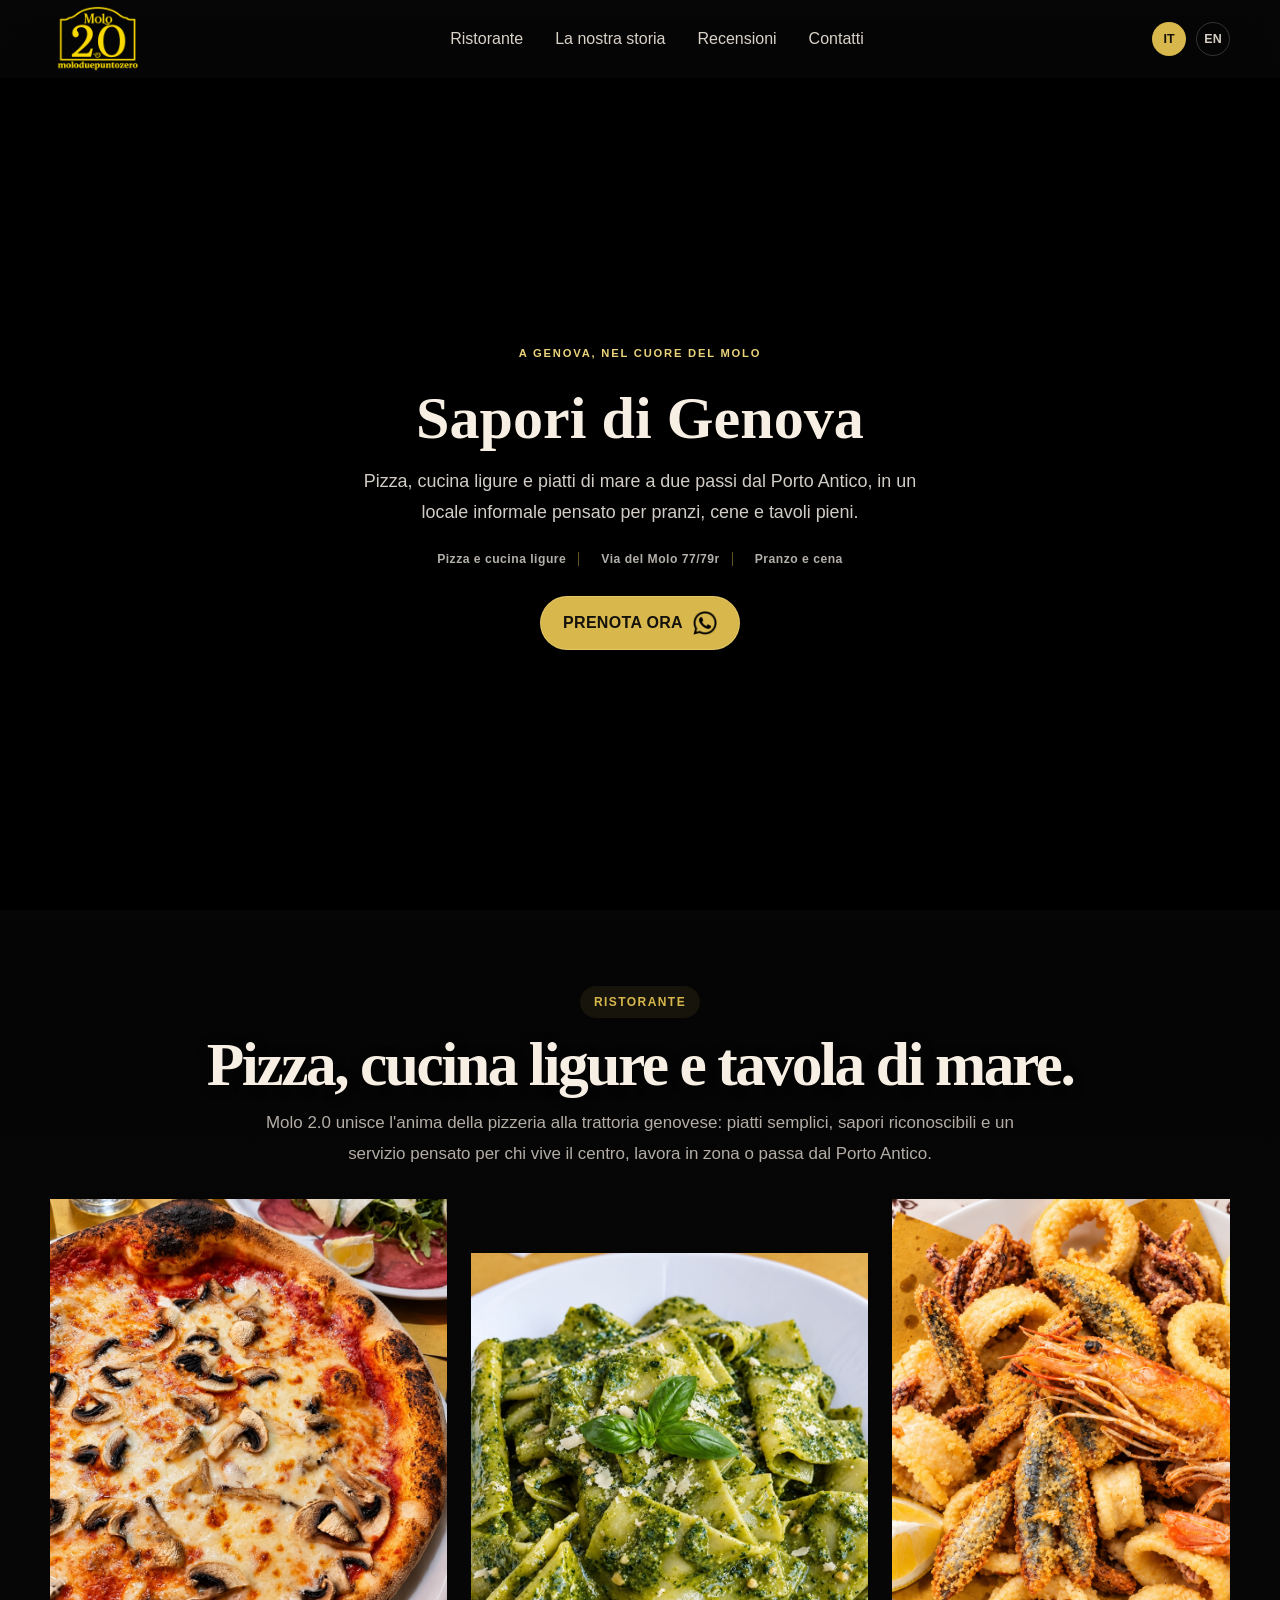
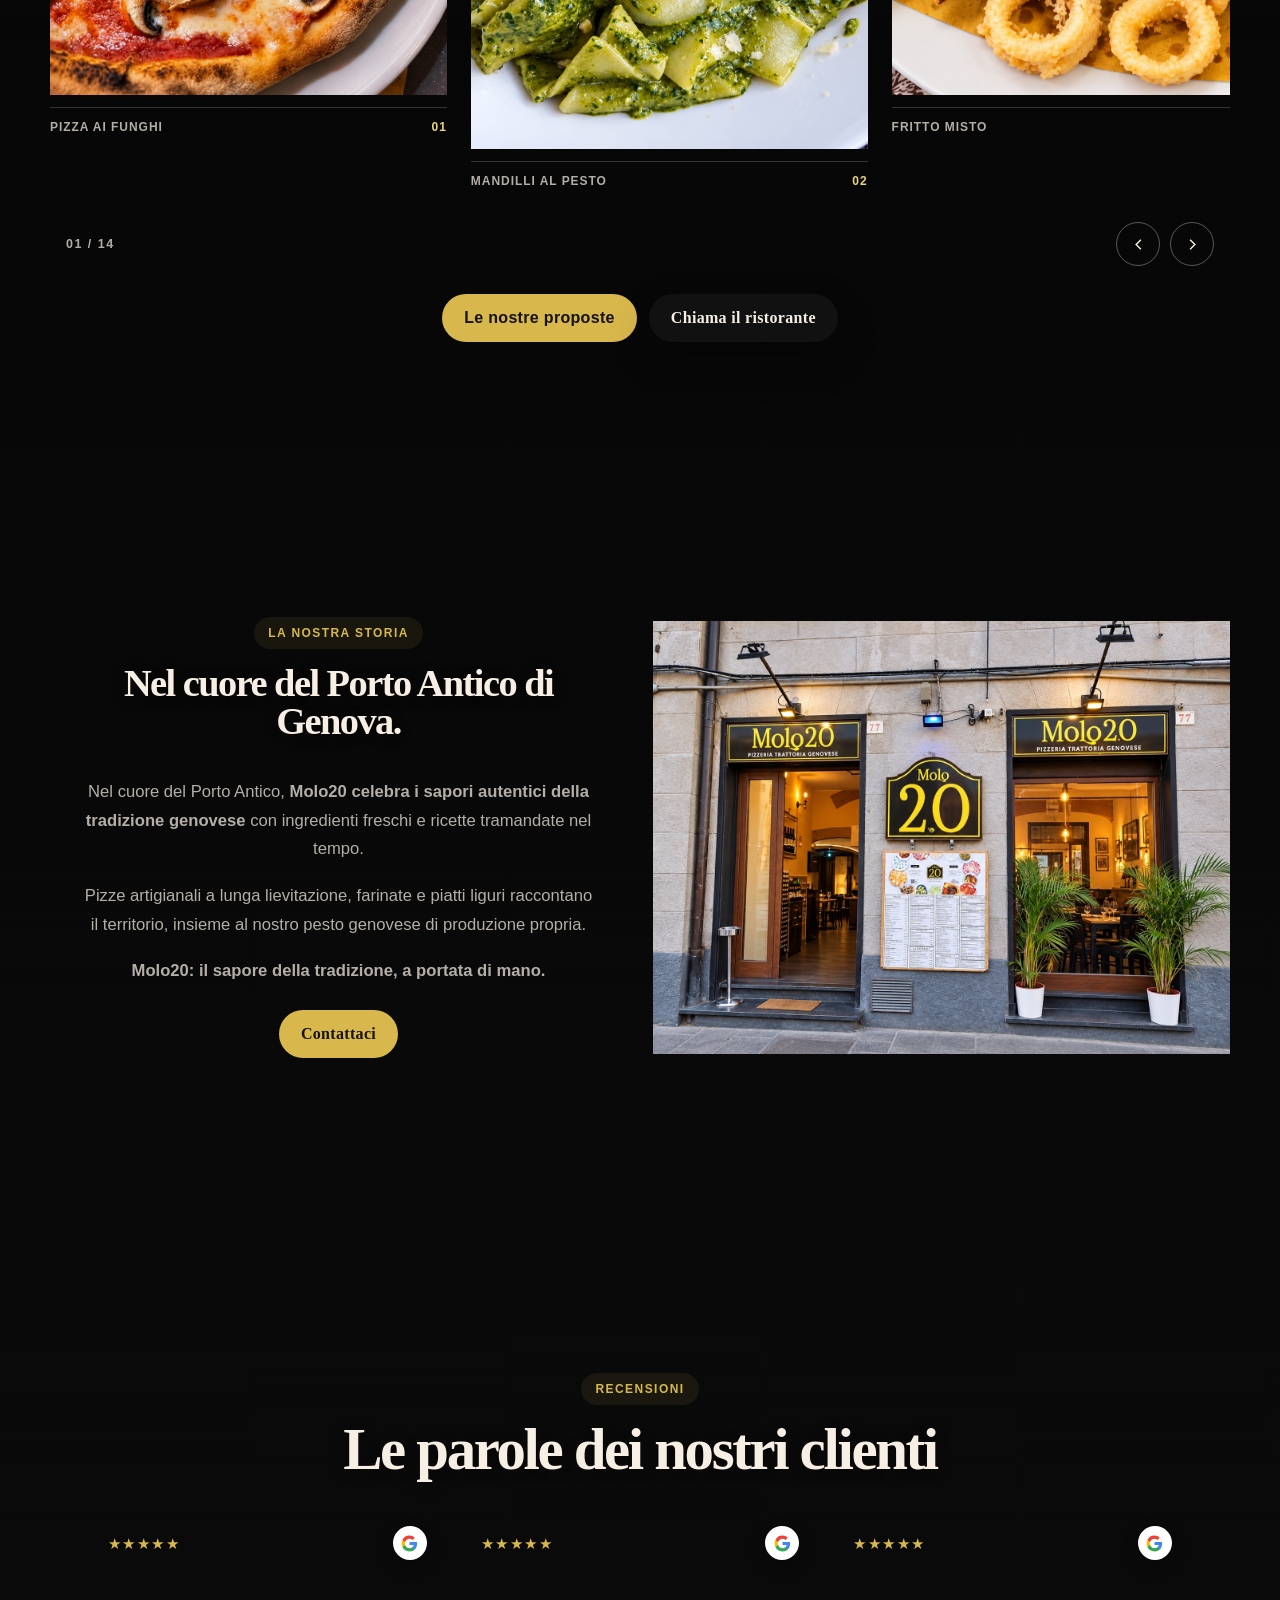
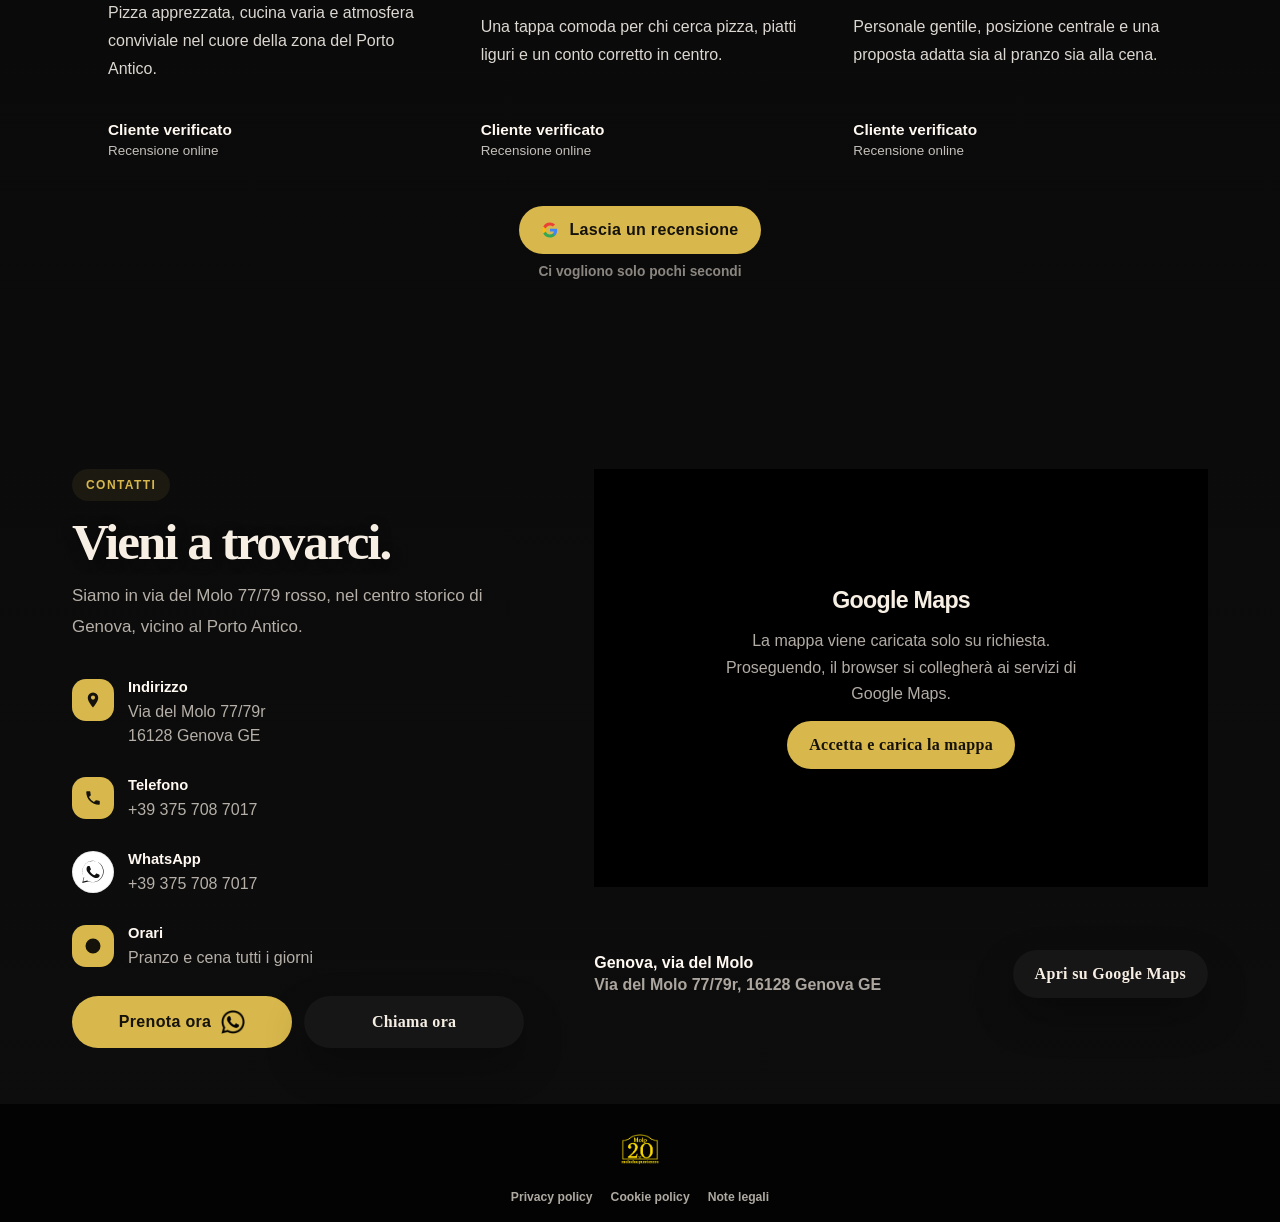
==== commit ae05f45f: "Polish mobile layout and add fritto misto" ====
--- a/index.html
+++ b/index.html
@@ -1562,6 +1562,10 @@
     }
 
     @media (max-width: 640px) {
+      body {
+        padding-bottom: calc(66px + env(safe-area-inset-bottom));
+      }
+
       .topbar {
         position: sticky;
       }
@@ -2146,14 +2150,21 @@
       }
 
       .hero-call-cta {
-        margin-top: 20px;
-      }
-
-      .hero-call-cta .hero-booking-cta {
-        min-width: 0;
-        min-height: 42px;
-        padding: 9px 15px;
-        font-size: 0.75rem;
+        display: none;
+      }
+
+      .mobile-fixed-booking {
+        display: inline-flex;
+        position: fixed;
+        z-index: 240;
+        left: 50%;
+        bottom: calc(12px + env(safe-area-inset-bottom));
+        width: min(270px, calc(100vw - 32px));
+        min-height: 48px;
+        padding: 10px 18px;
+        font-size: 0.8rem;
+        transform: translateX(-50%);
+        box-shadow: 0 12px 34px rgba(0, 0, 0, 0.38);
       }
 
       .hero-booking-cta .whatsapp-mark,
@@ -2185,9 +2196,20 @@
       }
 
       .review {
+        min-height: 210px;
+        aspect-ratio: 1.55 / 1;
         background: rgba(255, 255, 255, 0.055);
         border: 1px solid rgba(255, 255, 255, 0.18);
         box-shadow: 0 14px 34px rgba(0, 0, 0, 0.2);
+        transform: none !important;
+        transition: none !important;
+        opacity: 1 !important;
+      }
+
+      .review-grid {
+        grid-auto-columns: minmax(92%, 1fr);
+        align-items: stretch;
+        overscroll-behavior-inline: contain;
       }
 
       .reviews-cta-wrap .btn {
@@ -2207,18 +2229,15 @@
         box-shadow: 0 16px 38px rgba(0, 0, 0, 0.2);
       }
 
-      .contact-card .section-title {
+      .contact-card .section-title { display: none; }
+
+      .contact-heading-mobile {
+        display: block;
         text-align: center;
       }
 
-      .contact-card .section-eyebrow {
-        margin-inline: auto;
-      }
-
-      .contact-card .section-title p {
-        max-width: 34ch;
-        margin-inline: auto;
-      }
+      .contact-heading-mobile .section-eyebrow { margin-inline: auto; }
+      .contact-heading-mobile p { max-width: 34ch; margin-inline: auto; }
 
       .contact-list li {
         padding: 11px 10px;
@@ -2229,6 +2248,49 @@
       .footer-links {
         gap: 10px 16px;
       }
+    }
+
+    .contact-heading-mobile,
+    .mobile-fixed-booking { display: none; }
+
+    .btn,
+    .btn-ghost,
+    button.btn {
+      font-family: var(--display-font) !important;
+      font-weight: 700;
+      letter-spacing: 0.02em;
+    }
+
+    .whatsapp-cta-icon {
+      display: block;
+      width: 24px;
+      height: 24px;
+      flex: 0 0 24px;
+      object-fit: contain;
+    }
+
+    .footer {
+      padding: 22px 0 18px;
+    }
+
+    .footer-grid {
+      gap: 12px;
+    }
+
+    .footer-logo {
+      width: 92px;
+      height: 48px;
+      margin-bottom: 4px;
+    }
+
+    .footer-links {
+      font-size: 0.76rem;
+      font-weight: 600;
+    }
+
+    @media (max-width: 640px) {
+      .contact-heading-mobile { display: block; }
+      .mobile-fixed-booking { display: inline-flex; }
     }
   </style>
 </head>
@@ -2269,6 +2331,11 @@
     <a href="#recensioni" data-i18n="nav_reviews">Recensioni</a>
     <a href="#contatti" data-i18n="nav_contacts">Contatti</a>
   </div>
+
+  <button class="btn mobile-fixed-booking" type="button" data-open-booking>
+    <span data-i18n="hero_booking_cta">Prenota ora</span>
+    <img class="whatsapp-cta-icon" src="whatsapp-mark.png" alt="" aria-hidden="true" />
+  </button>
 
   <main>
     <section class="hero" id="top">
@@ -2308,7 +2375,7 @@
           <div class="hero-call-cta">
             <button class="btn hero-booking-cta" type="button" data-open-booking>
               <span data-i18n="hero_booking_cta">Prenota ora</span>
-              <span class="whatsapp-mark"><svg class="btn-wa-icon" viewBox="0 0 24 24" aria-hidden="true"><path d="M17.47 14.38c-.3-.15-1.76-.87-2.03-.97-.27-.1-.47-.15-.67.15-.2.3-.77.97-.94 1.17-.17.2-.35.22-.64.07-.3-.15-1.26-.46-2.39-1.48-.88-.79-1.48-1.76-1.65-2.06-.17-.3-.02-.46.13-.61.13-.13.3-.35.45-.52.15-.17.2-.3.3-.5.1-.2.05-.37-.02-.52-.08-.15-.67-1.61-.92-2.21-.24-.58-.49-.5-.67-.51h-.57c-.2 0-.52.07-.79.37-.27.3-1.04 1.02-1.04 2.48s1.07 2.88 1.21 3.08c.15.2 2.1 3.2 5.08 4.49.71.31 1.26.49 1.69.63.71.23 1.36.19 1.87.12.57-.08 1.76-.72 2.01-1.41.25-.7.25-1.29.17-1.41-.07-.13-.27-.2-.57-.35ZM12.04 21.4h-.01a9.84 9.84 0 0 1-5.02-1.38l-.36-.21-3.73.98 1-3.64-.24-.37A9.83 9.83 0 1 1 12.04 21.4Zm0-19.74A9.9 9.9 0 0 0 3.56 16.7L2.05 22.2l5.63-1.48a9.9 9.9 0 1 0 4.36-19.06Z"/></svg></span>
+              <img class="whatsapp-cta-icon" src="whatsapp-mark.png" alt="" aria-hidden="true" />
             </button>
           </div>
         </div>
@@ -2331,20 +2398,21 @@
           <div class="proposals-track" data-proposals-track aria-label="Le nostre proposte">
             <figure class="proposal-card"><img src="proposta-01.jpg" alt="Pizza ai funghi" loading="lazy" /><figcaption><strong>Pizza ai funghi</strong><span>01</span></figcaption></figure>
             <figure class="proposal-card"><img src="proposta-02.jpg" alt="Mandilli al pesto" loading="lazy" /><figcaption><strong>Mandilli al pesto</strong><span>02</span></figcaption></figure>
-            <figure class="proposal-card"><img src="proposta-03.jpg" alt="Pizza con mortadella, burrata e pesto" loading="lazy" /><figcaption><strong>Mortadella, burrata e pesto</strong><span>03</span></figcaption></figure>
-            <figure class="proposal-card"><img src="proposta-04.jpg" alt="Pansoti in salsa di noci" loading="lazy" /><figcaption><strong>Pansoti in salsa di noci</strong><span>04</span></figcaption></figure>
-            <figure class="proposal-card"><img src="proposta-05.jpg" alt="Pizza al pesto" loading="lazy" /><figcaption><strong>Pizza al pesto</strong><span>05</span></figcaption></figure>
-            <figure class="proposal-card"><img src="proposta-06.jpg" alt="Spaghetti allo scoglio" loading="lazy" /><figcaption><strong>Spaghetti allo scoglio</strong><span>06</span></figcaption></figure>
-            <figure class="proposal-card"><img src="proposta-07.jpg" alt="Focaccia al formaggio" loading="lazy" /><figcaption><strong>Focaccia al formaggio</strong><span>07</span></figcaption></figure>
-            <figure class="proposal-card"><img src="proposta-08.jpg" alt="Spaghetti alle vongole" loading="lazy" /><figcaption><strong>Spaghetti alle vongole</strong><span>08</span></figcaption></figure>
-            <figure class="proposal-card"><img src="proposta-09.jpg" alt="Pizza con salsiccia" loading="lazy" /><figcaption><strong>Pizza con salsiccia</strong><span>09</span></figcaption></figure>
-            <figure class="proposal-card"><img src="proposta-10.jpg" alt="Carbonara" loading="lazy" /><figcaption><strong>Carbonara</strong><span>10</span></figcaption></figure>
-            <figure class="proposal-card"><img src="proposta-11.jpg" alt="Fritto di calamari" loading="lazy" /><figcaption><strong>Fritto di calamari</strong><span>11</span></figcaption></figure>
-            <figure class="proposal-card"><img src="proposta-12.jpg" alt="Calzone al cioccolato" loading="lazy" /><figcaption><strong>Calzone al cioccolato</strong><span>12</span></figcaption></figure>
-            <figure class="proposal-card"><img src="proposta-13.jpg" alt="Torta della nonna" loading="lazy" /><figcaption><strong>Torta della nonna</strong><span>13</span></figcaption></figure>
+            <figure class="proposal-card"><img src="fritto-misto.png" alt="Fritto misto dorato con limone" loading="lazy" /><figcaption><strong>Fritto misto</strong><span>03</span></figcaption></figure>
+            <figure class="proposal-card"><img src="proposta-03.jpg" alt="Pizza con mortadella, burrata e pesto" loading="lazy" /><figcaption><strong>Mortadella, burrata e pesto</strong><span>04</span></figcaption></figure>
+            <figure class="proposal-card"><img src="proposta-04.jpg" alt="Pansoti in salsa di noci" loading="lazy" /><figcaption><strong>Pansoti in salsa di noci</strong><span>05</span></figcaption></figure>
+            <figure class="proposal-card"><img src="proposta-05.jpg" alt="Pizza al pesto" loading="lazy" /><figcaption><strong>Pizza al pesto</strong><span>06</span></figcaption></figure>
+            <figure class="proposal-card"><img src="proposta-06.jpg" alt="Spaghetti allo scoglio" loading="lazy" /><figcaption><strong>Spaghetti allo scoglio</strong><span>07</span></figcaption></figure>
+            <figure class="proposal-card"><img src="proposta-07.jpg" alt="Focaccia al formaggio" loading="lazy" /><figcaption><strong>Focaccia al formaggio</strong><span>08</span></figcaption></figure>
+            <figure class="proposal-card"><img src="proposta-08.jpg" alt="Spaghetti alle vongole" loading="lazy" /><figcaption><strong>Spaghetti alle vongole</strong><span>09</span></figcaption></figure>
+            <figure class="proposal-card"><img src="proposta-09.jpg" alt="Pizza con salsiccia" loading="lazy" /><figcaption><strong>Pizza con salsiccia</strong><span>10</span></figcaption></figure>
+            <figure class="proposal-card"><img src="proposta-10.jpg" alt="Carbonara" loading="lazy" /><figcaption><strong>Carbonara</strong><span>11</span></figcaption></figure>
+            <figure class="proposal-card"><img src="proposta-11.jpg" alt="Fritto di calamari" loading="lazy" /><figcaption><strong>Fritto di calamari</strong><span>12</span></figcaption></figure>
+            <figure class="proposal-card"><img src="proposta-12.jpg" alt="Calzone al cioccolato" loading="lazy" /><figcaption><strong>Calzone al cioccolato</strong><span>13</span></figcaption></figure>
+            <figure class="proposal-card"><img src="proposta-13.jpg" alt="Torta della nonna" loading="lazy" /><figcaption><strong>Torta della nonna</strong><span>14</span></figcaption></figure>
           </div>
           <div class="proposals-footer">
-            <p class="proposals-counter"><span data-proposals-current>01</span> / 13</p>
+            <p class="proposals-counter"><span data-proposals-current>01</span> / 14</p>
             <div class="proposals-arrows">
               <button type="button" data-proposals-prev aria-label="Proposta precedente"><svg viewBox="0 0 24 24" width="20" height="20" fill="none" stroke="currentColor" stroke-width="1.8" aria-hidden="true"><path d="m15 18-6-6 6-6" /></svg></button>
               <button type="button" data-proposals-next aria-label="Proposta successiva"><svg viewBox="0 0 24 24" width="20" height="20" fill="none" stroke="currentColor" stroke-width="1.8" aria-hidden="true"><path d="m9 18 6-6-6-6" /></svg></button>
@@ -2440,6 +2508,11 @@
     </section>
 
     <section class="section" id="contatti">
+      <div class="container contact-heading-mobile section-title">
+        <span class="section-eyebrow" data-i18n="contact_eyebrow">Contatti</span>
+        <h2 data-i18n="contact_title">Vieni a trovarci.</h2>
+        <p data-i18n="contact_text">Siamo in via del Molo 77/79 rosso, nel centro storico di Genova, vicino al Porto Antico.</p>
+      </div>
       <div class="container contact-grid">
         <div class="contact-card" data-animate>
           <div>
@@ -2500,7 +2573,7 @@
           <div class="contact-actions">
             <button class="btn" type="button" data-open-booking>
               <span data-i18n="contact_book">Prenota ora</span>
-              <span class="whatsapp-mark"><svg class="btn-wa-icon" viewBox="0 0 24 24" aria-hidden="true"><path d="M17.47 14.38c-.3-.15-1.76-.87-2.03-.97-.27-.1-.47-.15-.67.15-.2.3-.77.97-.94 1.17-.17.2-.35.22-.64.07-.3-.15-1.26-.46-2.39-1.48-.88-.79-1.48-1.76-1.65-2.06-.17-.3-.02-.46.13-.61.13-.13.3-.35.45-.52.15-.17.2-.3.3-.5.1-.2.05-.37-.02-.52-.08-.15-.67-1.61-.92-2.21-.24-.58-.49-.5-.67-.51h-.57c-.2 0-.52.07-.79.37-.27.3-1.04 1.02-1.04 2.48s1.07 2.88 1.21 3.08c.15.2 2.1 3.2 5.08 4.49.71.31 1.26.49 1.69.63.71.23 1.36.19 1.87.12.57-.08 1.76-.72 2.01-1.41.25-.7.25-1.29.17-1.41-.07-.13-.27-.2-.57-.35ZM12.04 21.4h-.01a9.84 9.84 0 0 1-5.02-1.38l-.36-.21-3.73.98 1-3.64-.24-.37A9.83 9.83 0 1 1 12.04 21.4Zm0-19.74A9.9 9.9 0 0 0 3.56 16.7L2.05 22.2l5.63-1.48a9.9 9.9 0 1 0 4.36-19.06Z"/></svg></span>
+              <img class="whatsapp-cta-icon" src="whatsapp-mark.png" alt="" aria-hidden="true" />
             </button>
             <a class="btn-ghost" href="tel:+393757087017" data-i18n="contact_call">Chiama ora</a>
           </div>
@@ -2530,17 +2603,7 @@
 
   <footer class="footer">
     <div class="container footer-grid">
-      <div>
-        <img class="footer-logo" src="molo20-logo.png" alt="Molo20" />
-        <p>
-          <span data-i18n="footer_line_1">Pizzeria trattoria a Genova</span><br />
-          Via del Molo 77/79r · 16128 Genova GE<br />
-          Tel: <a href="tel:+393757087017">+39 375 708 7017</a>
-          <br />Ristorante Molo S.n.c. di Nadim Mahmud &amp; C.<br />
-          P. IVA 03090410998
-        </p>
-        <p style="margin-top: 14px;">&copy; <span id="year"></span> Molo 2.0 · <span data-i18n="footer_rights">Tutti i diritti riservati</span></p>
-      </div>
+      <img class="footer-logo" src="molo20-logo.png" alt="Molo20" />
       <div class="footer-links" aria-label="Link footer">
         <a href="privacy-policy.html">Privacy policy</a>
         <a href="cookie-policy.html">Cookie policy</a>
@@ -2584,7 +2647,7 @@
         </div>
         <div class="booking-actions">
           <button class="btn" type="submit">
-            <span class="whatsapp-mark"><svg class="btn-wa-icon" viewBox="0 0 24 24" aria-hidden="true"><path d="M17.47 14.38c-.3-.15-1.76-.87-2.03-.97-.27-.1-.47-.15-.67.15-.2.3-.77.97-.94 1.17-.17.2-.35.22-.64.07-.3-.15-1.26-.46-2.39-1.48-.88-.79-1.48-1.76-1.65-2.06-.17-.3-.02-.46.13-.61.13-.13.3-.35.45-.52.15-.17.2-.3.3-.5.1-.2.05-.37-.02-.52-.08-.15-.67-1.61-.92-2.21-.24-.58-.49-.5-.67-.51h-.57c-.2 0-.52.07-.79.37-.27.3-1.04 1.02-1.04 2.48s1.07 2.88 1.21 3.08c.15.2 2.1 3.2 5.08 4.49.71.31 1.26.49 1.69.63.71.23 1.36.19 1.87.12.57-.08 1.76-.72 2.01-1.41.25-.7.25-1.29.17-1.41-.07-.13-.27-.2-.57-.35ZM12.04 21.4h-.01a9.84 9.84 0 0 1-5.02-1.38l-.36-.21-3.73.98 1-3.64-.24-.37A9.83 9.83 0 1 1 12.04 21.4Zm0-19.74A9.9 9.9 0 0 0 3.56 16.7L2.05 22.2l5.63-1.48a9.9 9.9 0 1 0 4.36-19.06Z"/></svg></span>
+            <img class="whatsapp-cta-icon" src="whatsapp-mark.png" alt="" aria-hidden="true" />
             <span data-i18n="form_submit">Invia su WhatsApp</span>
           </button>
         </div>
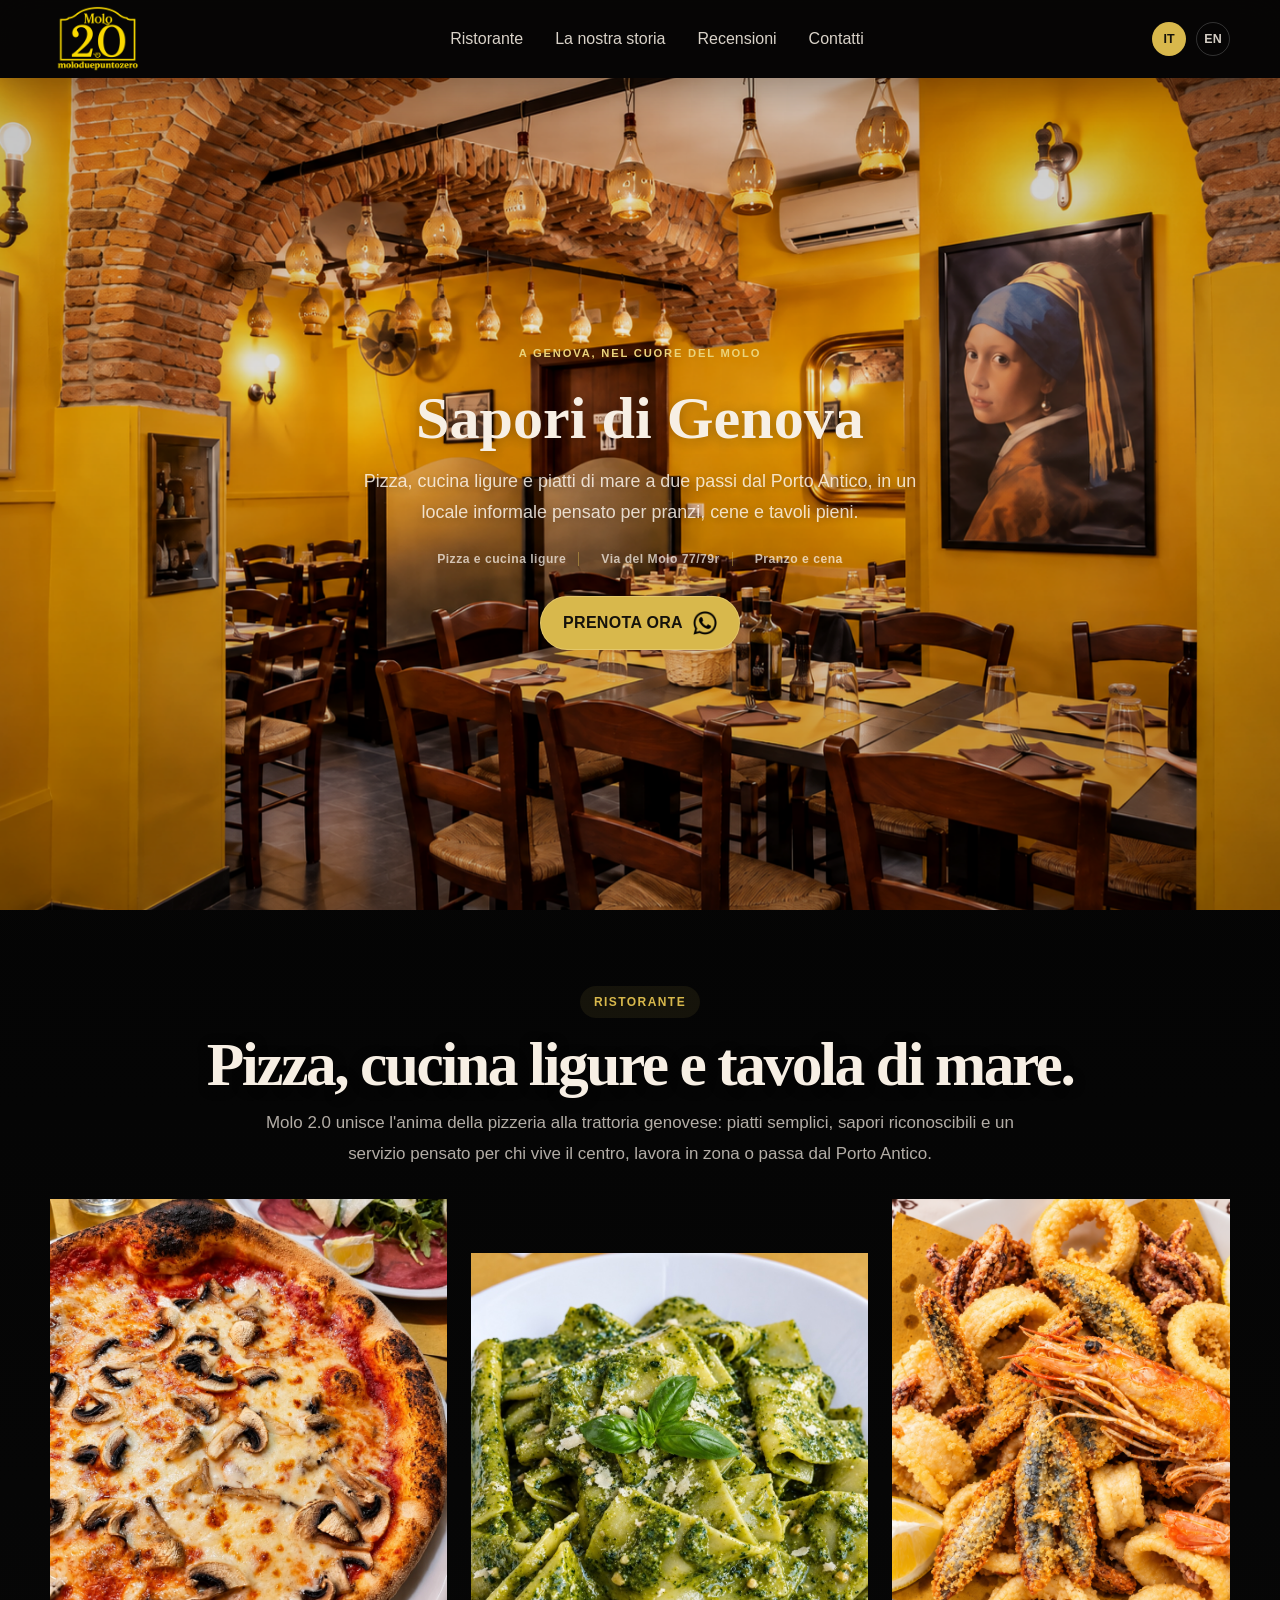
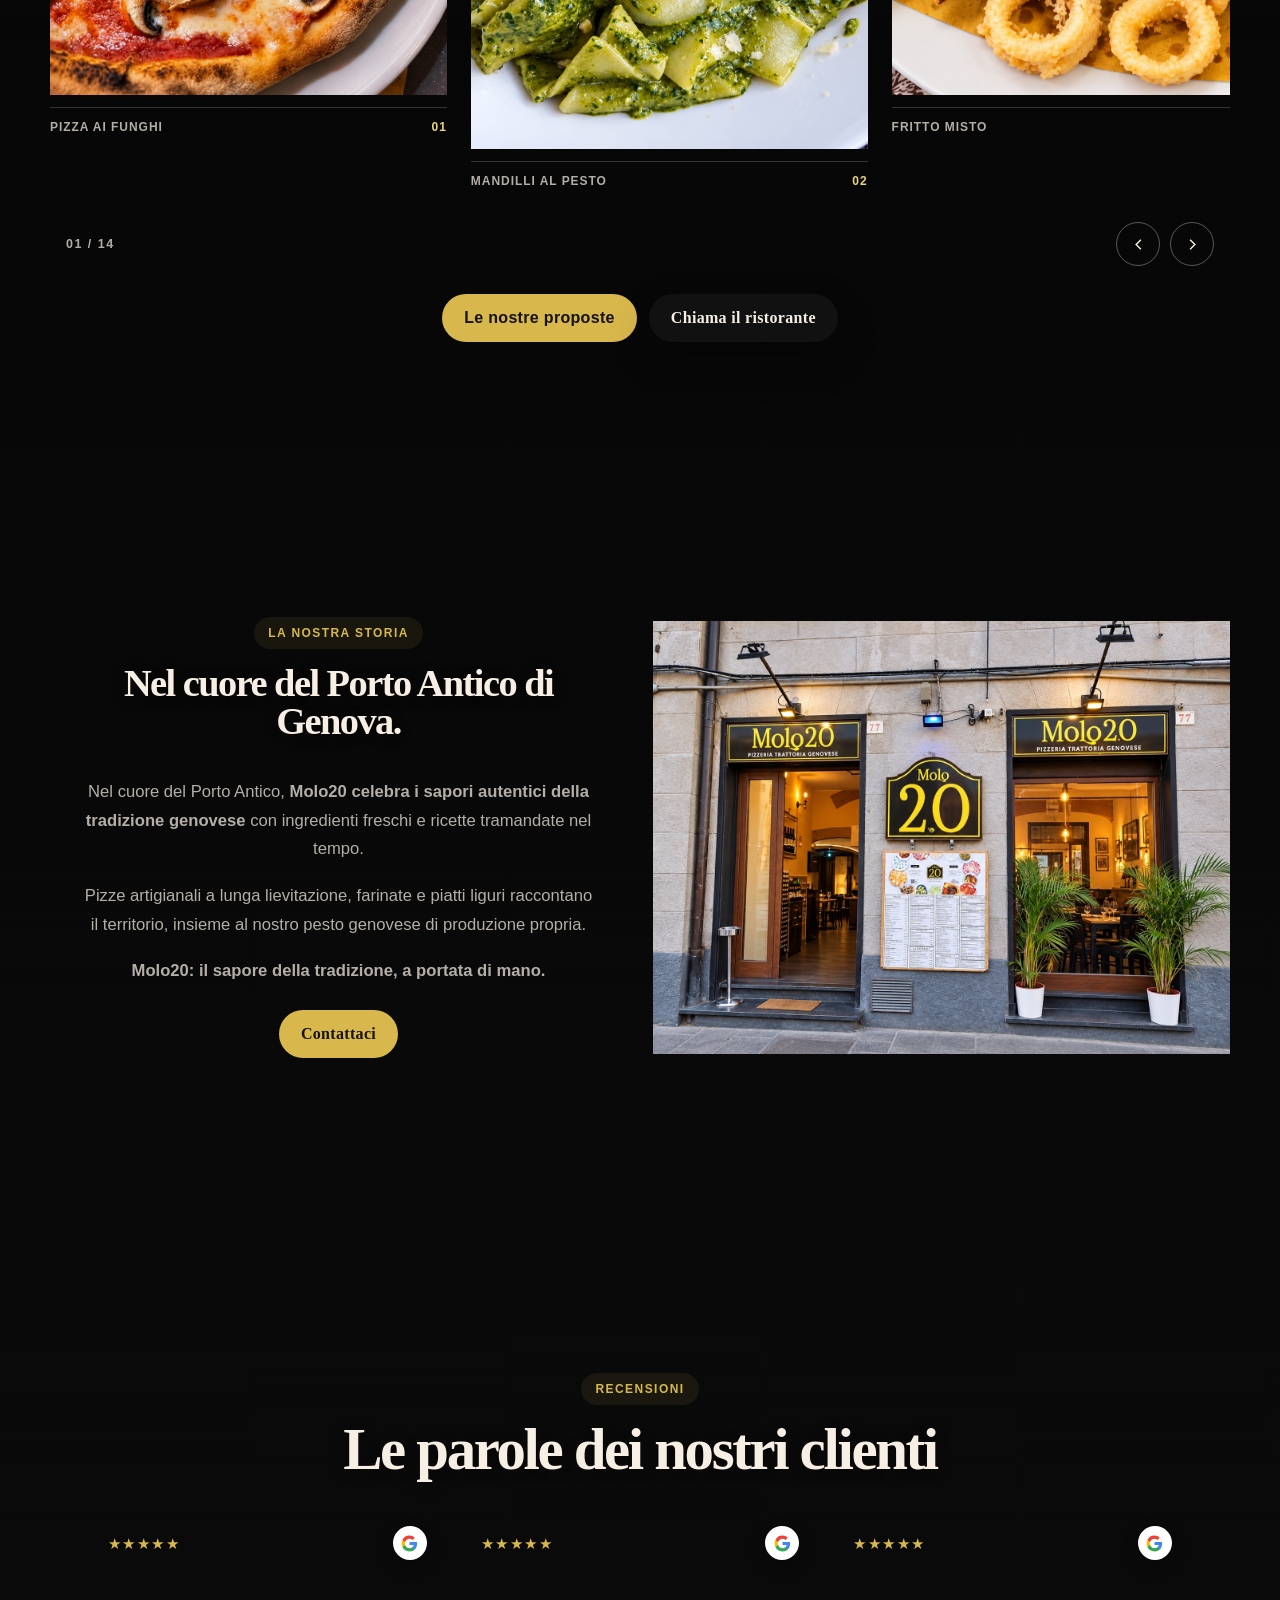
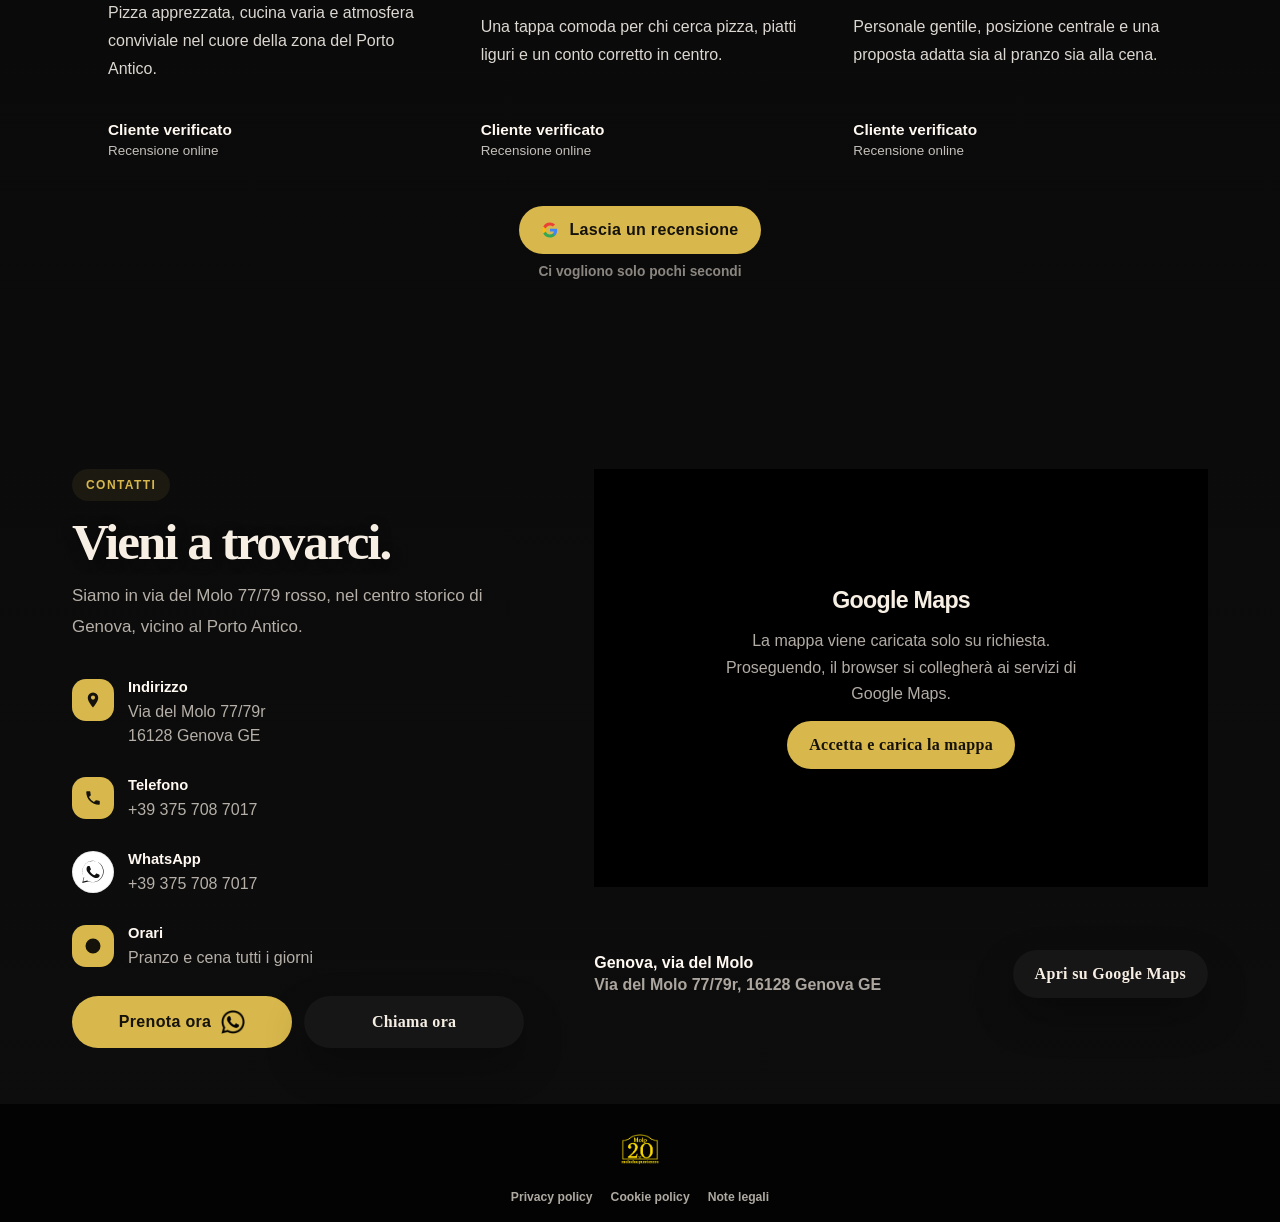
==== commit b2a03710: "Stabilize mobile reviews and refine footer" ====
--- a/index.html
+++ b/index.html
@@ -1563,7 +1563,7 @@
 
     @media (max-width: 640px) {
       body {
-        padding-bottom: calc(66px + env(safe-area-inset-bottom));
+        padding-bottom: calc(78px + env(safe-area-inset-bottom));
       }
 
       .topbar {
@@ -2149,6 +2149,10 @@
         text-shadow: 0 2px 18px rgba(0, 0, 0, 0.9);
       }
 
+      .hero-facts {
+        display: none;
+      }
+
       .hero-call-cta {
         display: none;
       }
@@ -2157,14 +2161,16 @@
         display: inline-flex;
         position: fixed;
         z-index: 240;
-        left: 50%;
-        bottom: calc(12px + env(safe-area-inset-bottom));
-        width: min(270px, calc(100vw - 32px));
-        min-height: 48px;
-        padding: 10px 18px;
-        font-size: 0.8rem;
-        transform: translateX(-50%);
-        box-shadow: 0 12px 34px rgba(0, 0, 0, 0.38);
+        left: 12px;
+        bottom: calc(10px + env(safe-area-inset-bottom));
+        width: calc(100% - 24px);
+        min-height: 52px;
+        padding: 11px 20px;
+        border: 1px solid rgba(255, 255, 255, 0.22);
+        border-radius: 999px;
+        font-size: 0.88rem;
+        transform: none;
+        box-shadow: 0 -10px 34px rgba(0, 0, 0, 0.34);
       }
 
       .hero-booking-cta .whatsapp-mark,
@@ -2196,8 +2202,11 @@
       }
 
       .review {
-        min-height: 210px;
-        aspect-ratio: 1.55 / 1;
+        width: 100%;
+        min-height: 190px;
+        aspect-ratio: auto;
+        padding: 20px;
+        overflow: hidden;
         background: rgba(255, 255, 255, 0.055);
         border: 1px solid rgba(255, 255, 255, 0.18);
         box-shadow: 0 14px 34px rgba(0, 0, 0, 0.2);
@@ -2207,10 +2216,19 @@
       }
 
       .review-grid {
-        grid-auto-columns: minmax(92%, 1fr);
+        display: grid;
+        grid-auto-flow: row;
+        grid-template-columns: 1fr;
+        grid-auto-columns: auto;
+        gap: 20px;
         align-items: stretch;
-        overscroll-behavior-inline: contain;
-      }
+        overflow: visible;
+        scroll-snap-type: none;
+      }
+
+      .review-top { margin-bottom: 14px; }
+      .review p { margin-bottom: 18px; line-height: 1.55; }
+      .review footer { margin-top: auto; }
 
       .reviews-cta-wrap .btn {
         min-height: 42px;
@@ -2223,10 +2241,11 @@
       }
 
       .contact-card {
-        padding: 24px 18px;
-        background: rgba(255, 255, 255, 0.035);
-        border: 1px solid rgba(255, 255, 255, 0.16);
-        box-shadow: 0 16px 38px rgba(0, 0, 0, 0.2);
+        padding: 0;
+        background: transparent;
+        border: 0;
+        border-radius: 0;
+        box-shadow: none;
       }
 
       .contact-card .section-title { display: none; }
@@ -2245,8 +2264,123 @@
         border-bottom: 1px solid rgba(255, 255, 255, 0.11);
       }
 
+      .contact-item-icon.whatsapp-contact-mark {
+        border-radius: 14px;
+        background: linear-gradient(145deg, var(--gold-light), var(--gold)) !important;
+        box-shadow: none;
+      }
+
+      .contact-item-icon.whatsapp-contact-mark svg {
+        display: none !important;
+      }
+
+      .contact-item-icon.whatsapp-contact-mark::before {
+        content: "" !important;
+        display: block !important;
+        width: 27px;
+        height: 27px;
+        background: url("whatsapp-mark.png") center / contain no-repeat;
+      }
+
       .footer-links {
         gap: 10px 16px;
+      }
+
+      .footer {
+        position: relative;
+        padding: 28px 0 18px;
+        border-top: 0;
+        background: linear-gradient(180deg, #090909 0%, #030303 100%);
+      }
+
+      .footer::before {
+        content: "";
+        position: absolute;
+        top: 0;
+        left: 50%;
+        width: 54px;
+        height: 1px;
+        transform: translateX(-50%);
+        background: var(--gold);
+      }
+
+      .footer-grid {
+        gap: 11px;
+      }
+
+      .footer-logo {
+        width: 126px;
+        height: 64px;
+        margin-bottom: 0;
+      }
+
+      .footer-mobile-details {
+        display: grid;
+        justify-items: center;
+        gap: 11px;
+        text-align: center;
+      }
+
+      .footer-tagline {
+        margin: 0;
+        color: var(--ivory);
+        font-family: var(--display-font) !important;
+        font-size: 1.05rem;
+        line-height: 1.25;
+      }
+
+      .footer-quick-links {
+        display: flex;
+        align-items: center;
+        gap: 10px;
+      }
+
+      .footer-round-link {
+        width: 36px;
+        height: 36px;
+        display: inline-flex;
+        align-items: center;
+        justify-content: center;
+        border: 1px solid rgba(255, 255, 255, 0.34);
+        border-radius: 50%;
+        color: var(--ivory);
+      }
+
+      .footer-round-link svg {
+        width: 16px;
+        height: 16px;
+        fill: none;
+        stroke: currentColor;
+        stroke-width: 1.6;
+      }
+
+      .footer-company {
+        margin: 0;
+        max-width: 34ch;
+        color: rgba(247, 239, 228, 0.5);
+        font-size: 0.58rem;
+        line-height: 1.5;
+      }
+
+      .footer-links {
+        align-items: center;
+        justify-content: center;
+        gap: 8px 13px;
+        color: rgba(247, 239, 228, 0.72);
+        font-family: var(--display-font) !important;
+        font-size: 0.73rem;
+        font-weight: 600;
+      }
+
+      .footer-links a {
+        font-family: var(--display-font) !important;
+      }
+
+      .btn,
+      .btn *,
+      .btn-ghost,
+      .btn-ghost * {
+        font-family: var(--display-font) !important;
       }
     }
 
@@ -2288,9 +2422,15 @@
       font-weight: 600;
     }
 
+    .footer-mobile-details { display: none; }
+
     @media (max-width: 640px) {
       .contact-heading-mobile { display: block; }
       .mobile-fixed-booking { display: inline-flex; }
+      .footer { padding: 28px 0 18px; }
+      .footer-grid { gap: 11px; }
+      .footer-logo { width: 126px; height: 64px; margin-bottom: 0; }
+      .footer-mobile-details { display: grid; }
     }
   </style>
 </head>
@@ -2604,6 +2744,18 @@
   <footer class="footer">
     <div class="container footer-grid">
       <img class="footer-logo" src="molo20-logo.png" alt="Molo20" />
+      <div class="footer-mobile-details">
+        <p class="footer-tagline">Pizza, cucina ligure<br />e sapori di mare.</p>
+        <div class="footer-quick-links">
+          <a class="footer-round-link" href="tel:+393757087017" aria-label="Chiama Molo20">
+            <svg viewBox="0 0 24 24" aria-hidden="true"><path d="M21 16.5v3a2 2 0 0 1-2.18 2 19.8 19.8 0 0 1-8.63-3.07 19.5 19.5 0 0 1-6-6A19.8 19.8 0 0 1 1.12 3.8 2 2 0 0 1 3.11 1.6h3a2 2 0 0 1 2 1.72c.12.9.34 1.78.65 2.62a2 2 0 0 1-.45 2.11L7.04 9.32a16 16 0 0 0 7.64 7.64l1.27-1.27a2 2 0 0 1 2.11-.45c.84.31 1.72.53 2.62.65A2 2 0 0 1 21 16.5Z" /></svg>
+          </a>
+          <a class="footer-round-link" href="#top" aria-label="Torna all'inizio">
+            <svg viewBox="0 0 24 24" aria-hidden="true"><path d="M12 20V4M6 10l6-6 6 6" /></svg>
+          </a>
+        </div>
+        <p class="footer-company">Ristorante Molo S.n.c. di Nadim Mahmud &amp; C.<br />P. IVA 03090410998 · Via del Molo 77/79r, Genova</p>
+      </div>
       <div class="footer-links" aria-label="Link footer">
         <a href="privacy-policy.html">Privacy policy</a>
         <a href="cookie-policy.html">Cookie policy</a>
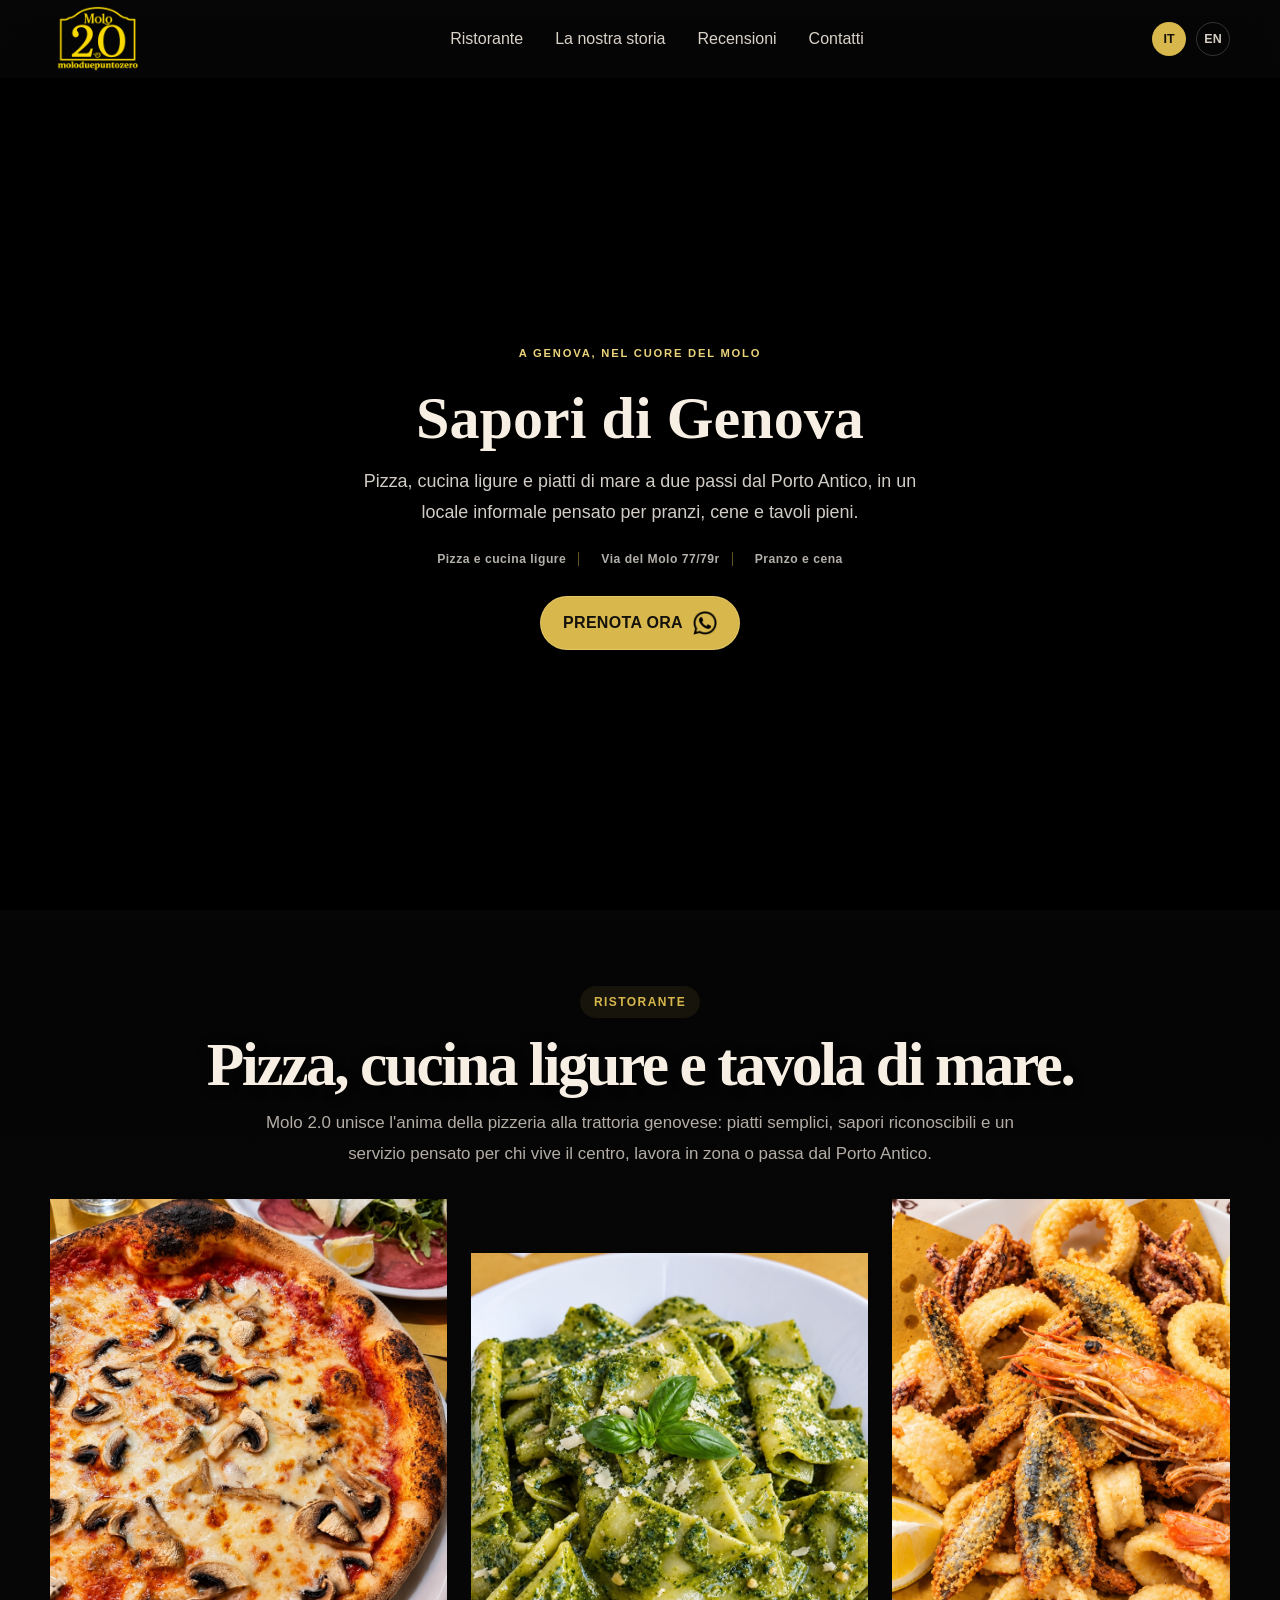
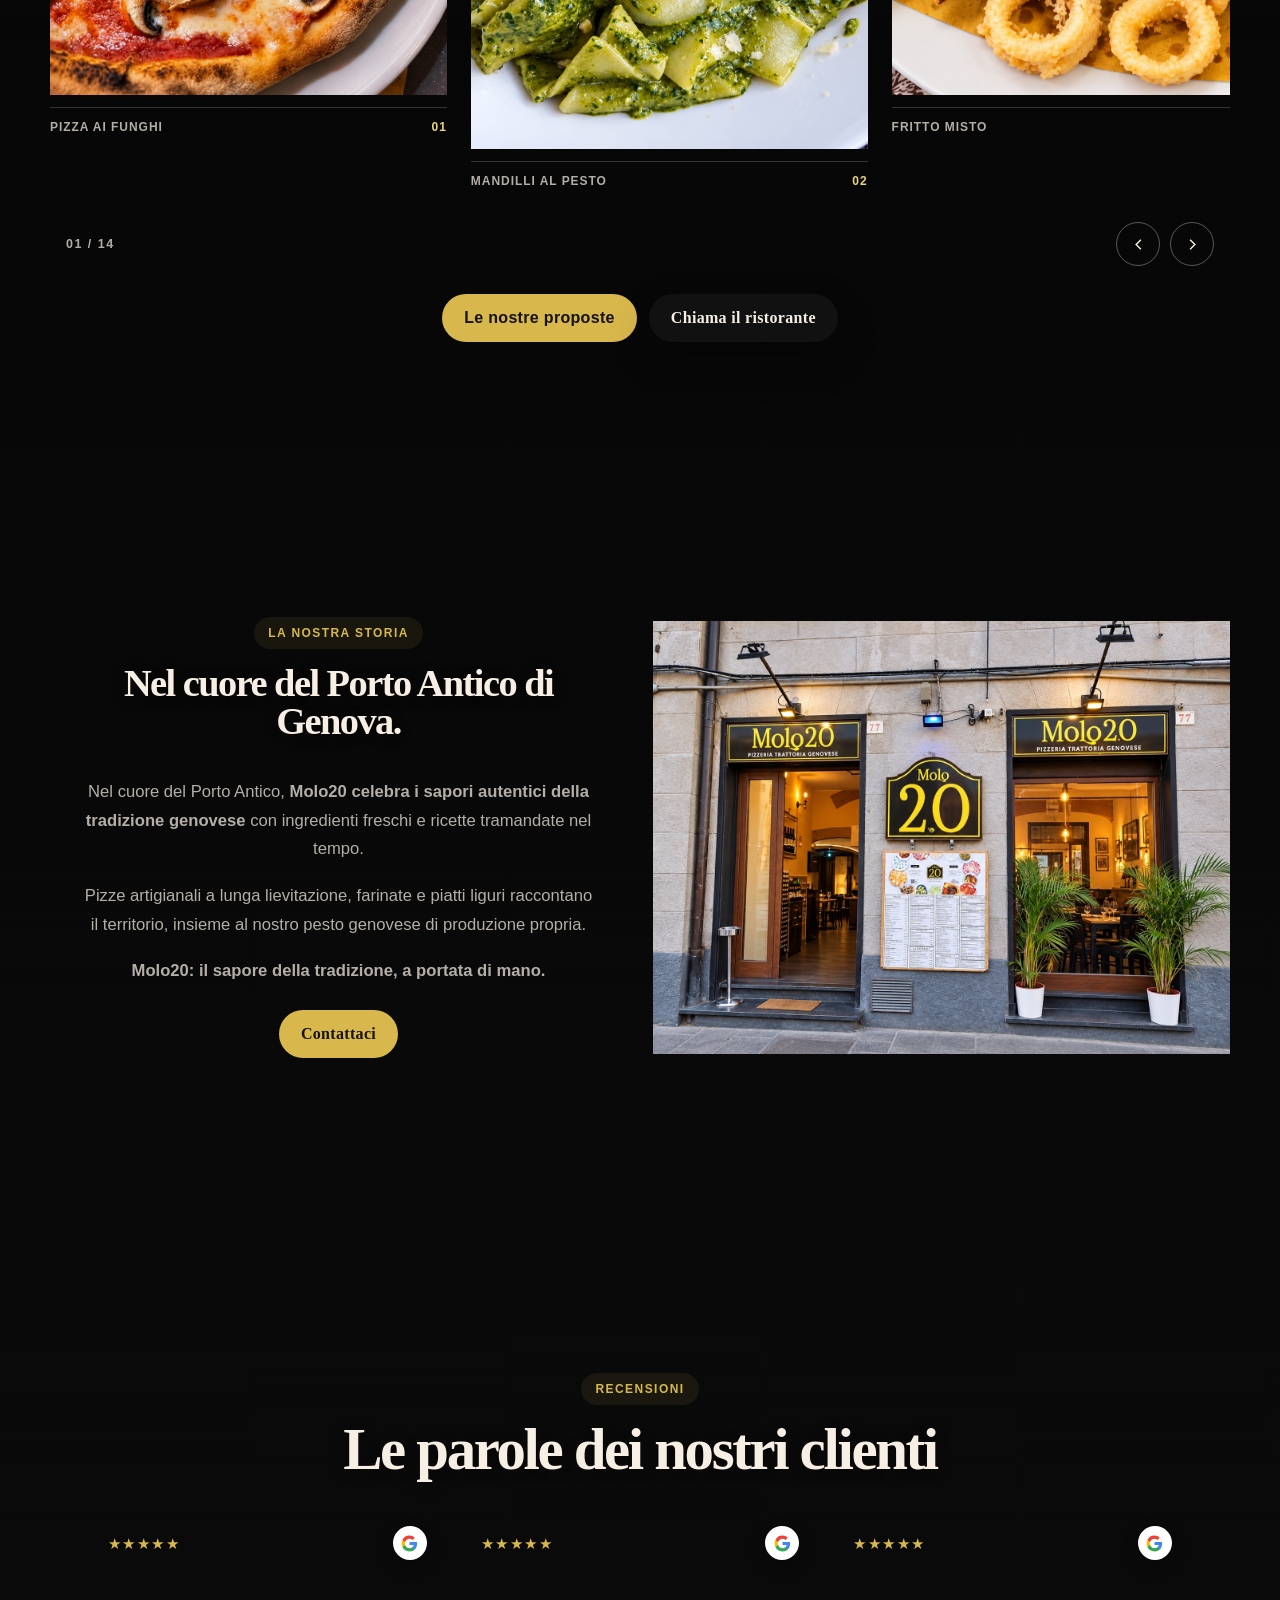
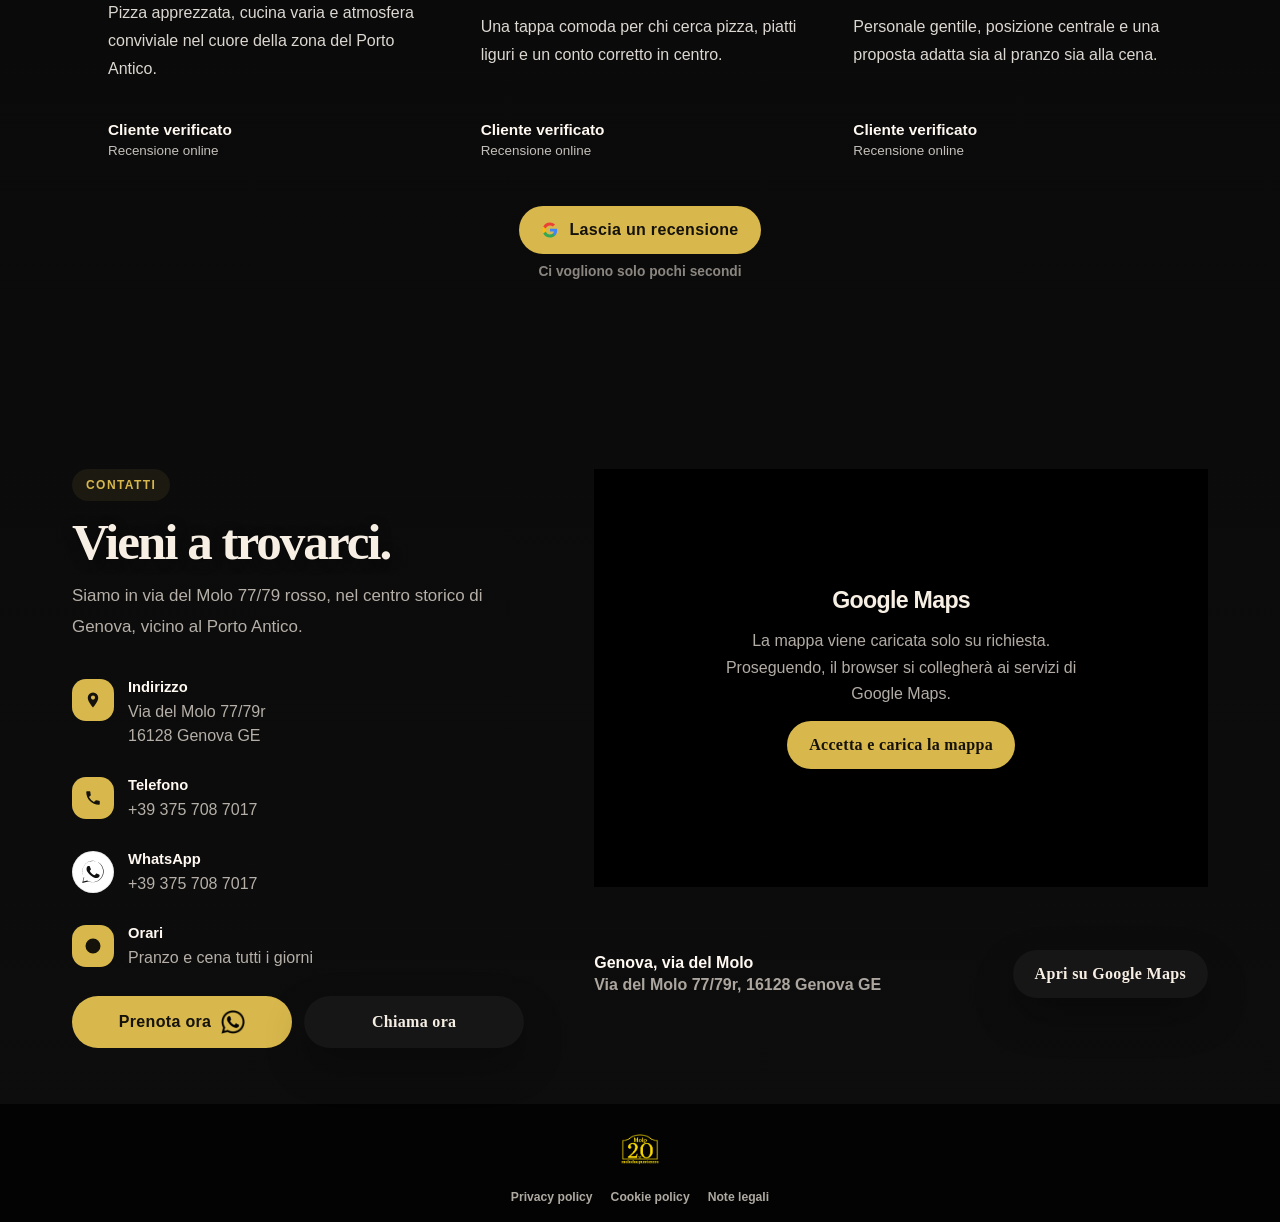
==== commit ca80bd8f: "Restore mobile review carousel and compact footer" ====
--- a/index.html
+++ b/index.html
@@ -2217,15 +2217,21 @@
 
       .review-grid {
         display: grid;
-        grid-auto-flow: row;
-        grid-template-columns: 1fr;
-        grid-auto-columns: auto;
+        grid-auto-flow: column;
+        grid-template-columns: none;
+        grid-auto-columns: 100%;
         gap: 20px;
         align-items: stretch;
-        overflow: visible;
-        scroll-snap-type: none;
-      }
-
+        overflow-x: auto;
+        overflow-y: hidden;
+        overscroll-behavior-x: contain;
+        scroll-snap-type: x mandatory;
+        scrollbar-width: none;
+        touch-action: pan-x pan-y;
+      }
+
+      .review-grid::-webkit-scrollbar { display: none; }
+      .review { scroll-snap-align: start; scroll-snap-stop: always; }
       .review-top { margin-bottom: 14px; }
       .review p { margin-bottom: 18px; line-height: 1.55; }
       .review footer { margin-top: auto; }
@@ -2288,7 +2294,7 @@
 
       .footer {
         position: relative;
-        padding: 28px 0 18px;
+        padding: 20px 0 14px;
         border-top: 0;
         background: linear-gradient(180deg, #090909 0%, #030303 100%);
       }
@@ -2305,19 +2311,19 @@
       }
 
       .footer-grid {
-        gap: 11px;
+        gap: 7px;
       }
 
       .footer-logo {
-        width: 126px;
-        height: 64px;
+        width: 104px;
+        height: 52px;
         margin-bottom: 0;
       }
 
       .footer-mobile-details {
         display: grid;
         justify-items: center;
-        gap: 11px;
+        gap: 7px;
         text-align: center;
       }
 
@@ -2325,8 +2331,8 @@
         margin: 0;
         color: var(--ivory);
         font-family: var(--display-font) !important;
-        font-size: 1.05rem;
-        line-height: 1.25;
+        font-size: 0.92rem;
+        line-height: 1.18;
       }
 
       .footer-quick-links {
@@ -2336,8 +2342,8 @@
       }
 
       .footer-round-link {
-        width: 36px;
-        height: 36px;
+        width: 32px;
+        height: 32px;
         display: inline-flex;
         align-items: center;
         justify-content: center;
@@ -2358,8 +2364,8 @@
         margin: 0;
         max-width: 34ch;
         color: rgba(247, 239, 228, 0.5);
-        font-size: 0.58rem;
-        line-height: 1.5;
+        font-size: 0.54rem;
+        line-height: 1.35;
       }
 
       .footer-links {
@@ -2427,9 +2433,9 @@
     @media (max-width: 640px) {
       .contact-heading-mobile { display: block; }
       .mobile-fixed-booking { display: inline-flex; }
-      .footer { padding: 28px 0 18px; }
-      .footer-grid { gap: 11px; }
-      .footer-logo { width: 126px; height: 64px; margin-bottom: 0; }
+      .footer { padding: 20px 0 14px; }
+      .footer-grid { gap: 7px; }
+      .footer-logo { width: 104px; height: 52px; margin-bottom: 0; }
       .footer-mobile-details { display: grid; }
     }
   </style>
@@ -2745,7 +2751,7 @@
     <div class="container footer-grid">
       <img class="footer-logo" src="molo20-logo.png" alt="Molo20" />
       <div class="footer-mobile-details">
-        <p class="footer-tagline">Pizza, cucina ligure<br />e sapori di mare.</p>
+        <p class="footer-tagline">Pizza, cucina ligure e sapori di mare.</p>
         <div class="footer-quick-links">
           <a class="footer-round-link" href="tel:+393757087017" aria-label="Chiama Molo20">
             <svg viewBox="0 0 24 24" aria-hidden="true"><path d="M21 16.5v3a2 2 0 0 1-2.18 2 19.8 19.8 0 0 1-8.63-3.07 19.5 19.5 0 0 1-6-6A19.8 19.8 0 0 1 1.12 3.8 2 2 0 0 1 3.11 1.6h3a2 2 0 0 1 2 1.72c.12.9.34 1.78.65 2.62a2 2 0 0 1-.45 2.11L7.04 9.32a16 16 0 0 0 7.64 7.64l1.27-1.27a2 2 0 0 1 2.11-.45c.84.31 1.72.53 2.62.65A2 2 0 0 1 21 16.5Z" /></svg>
